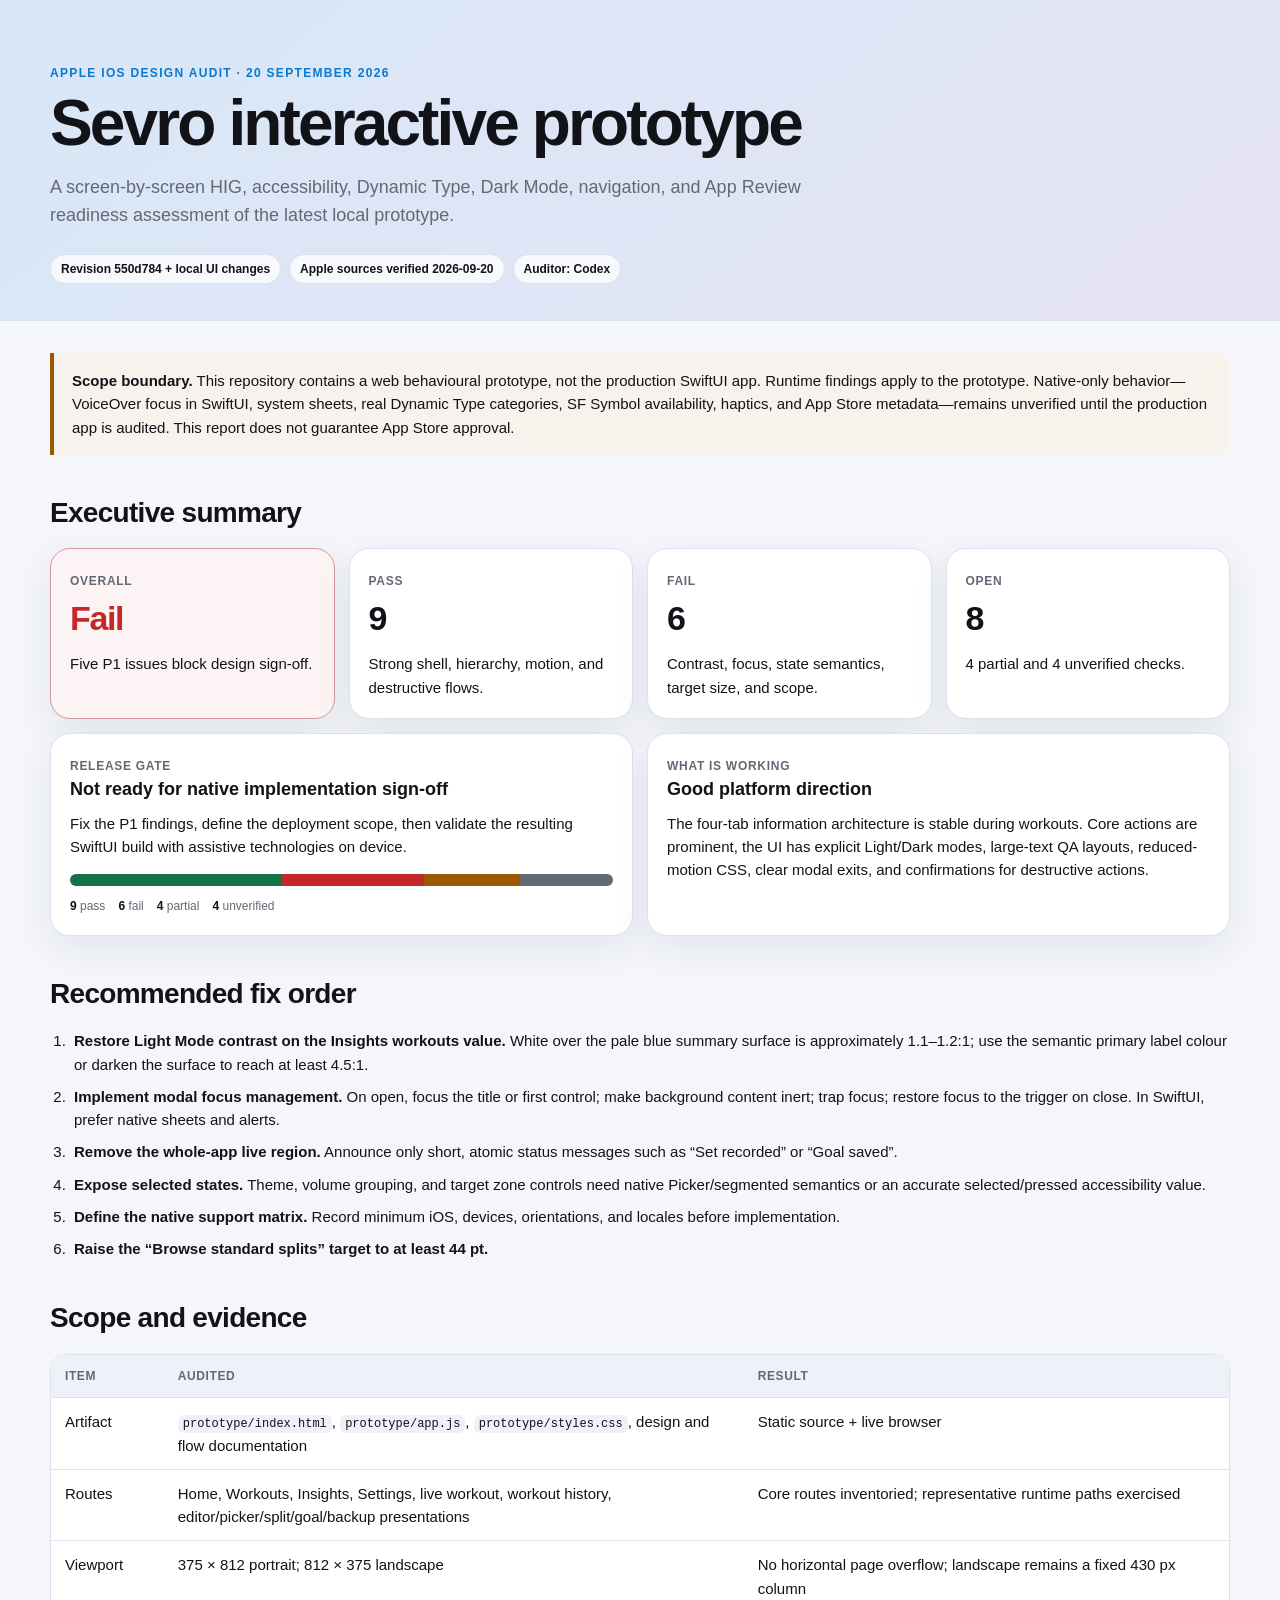
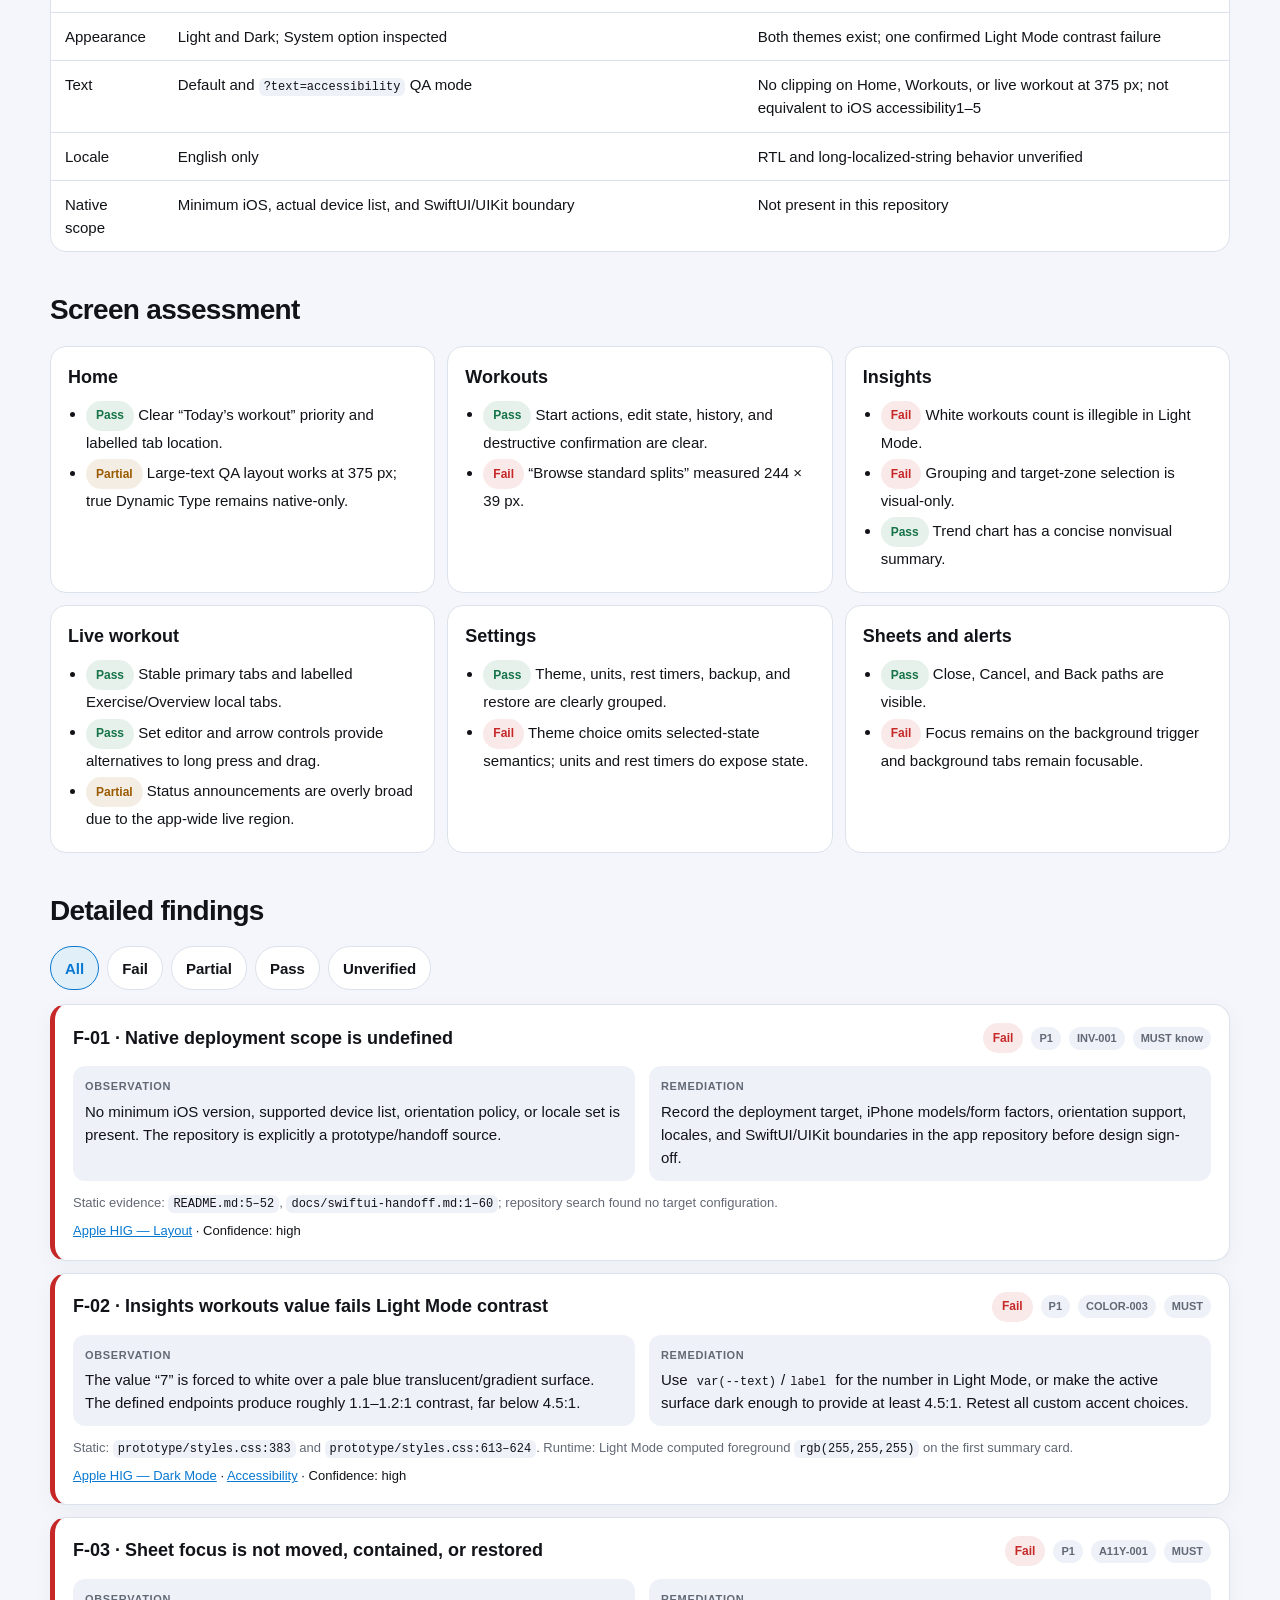
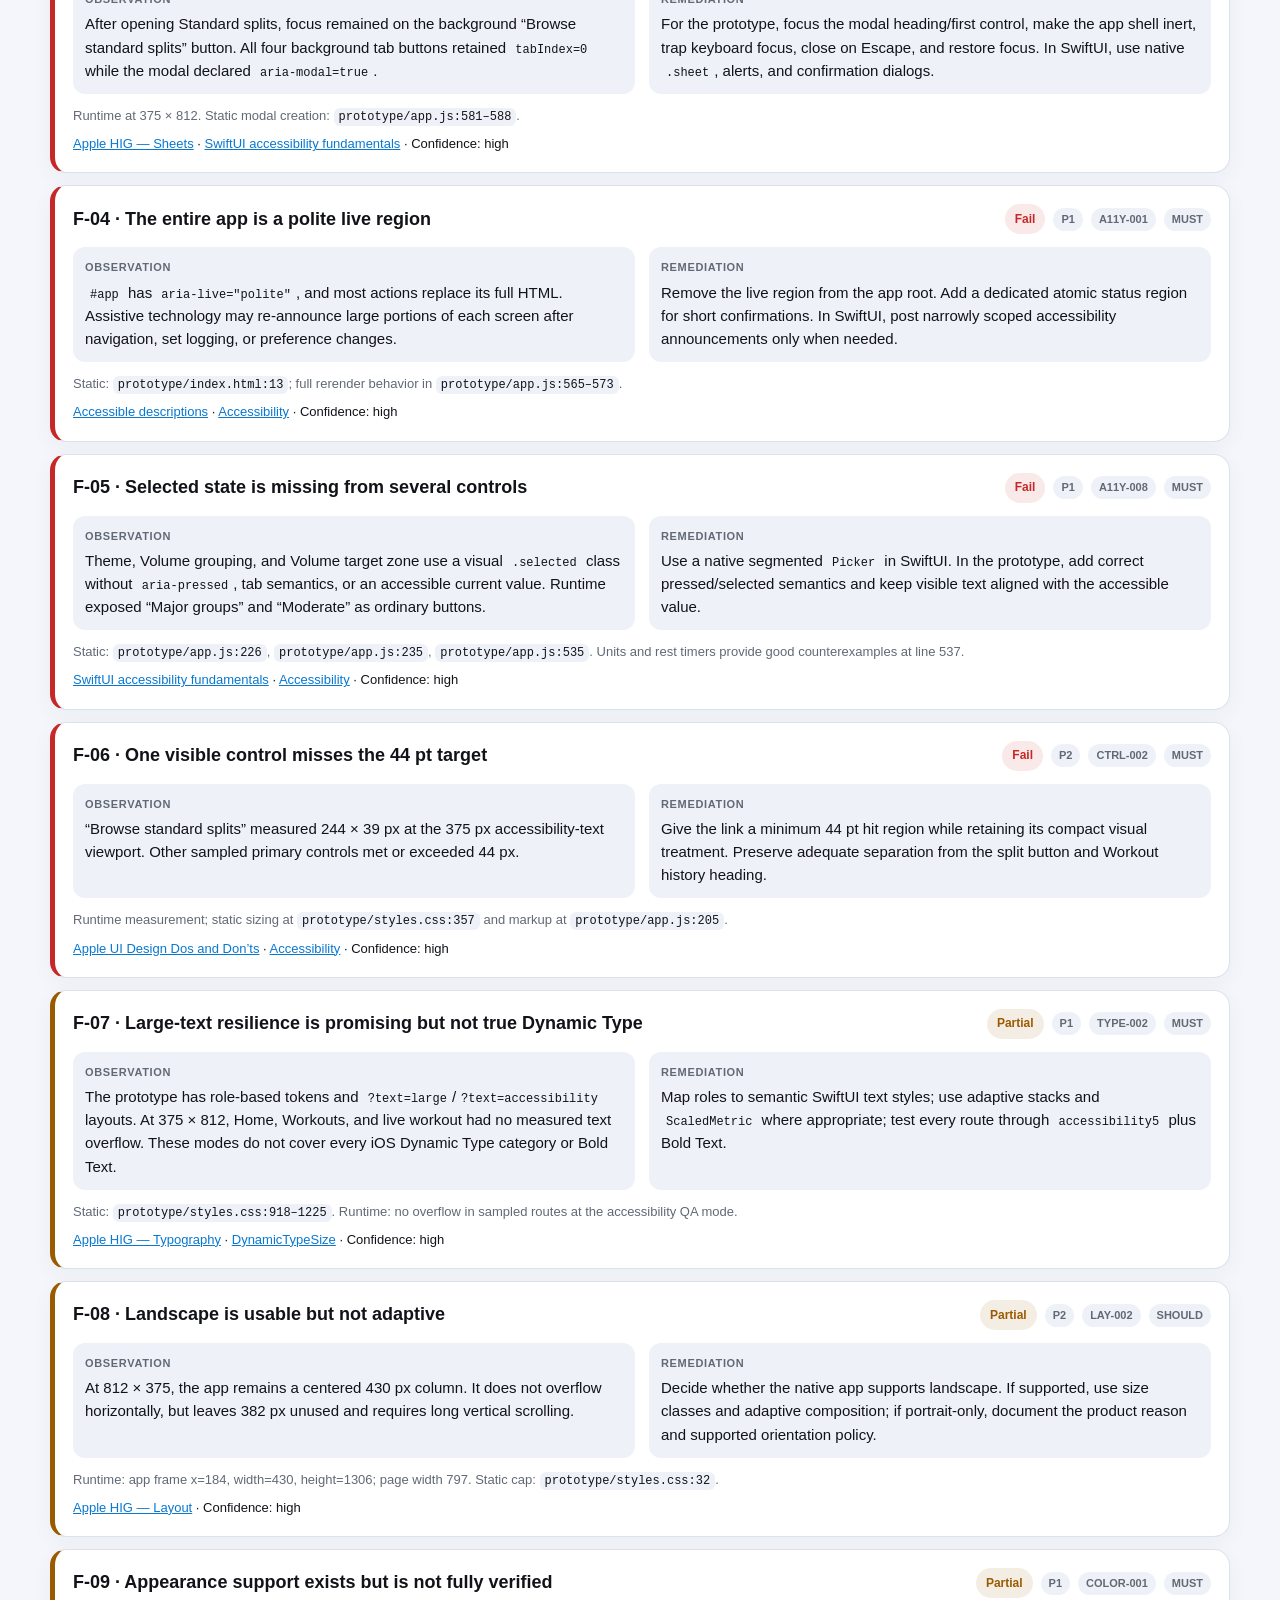
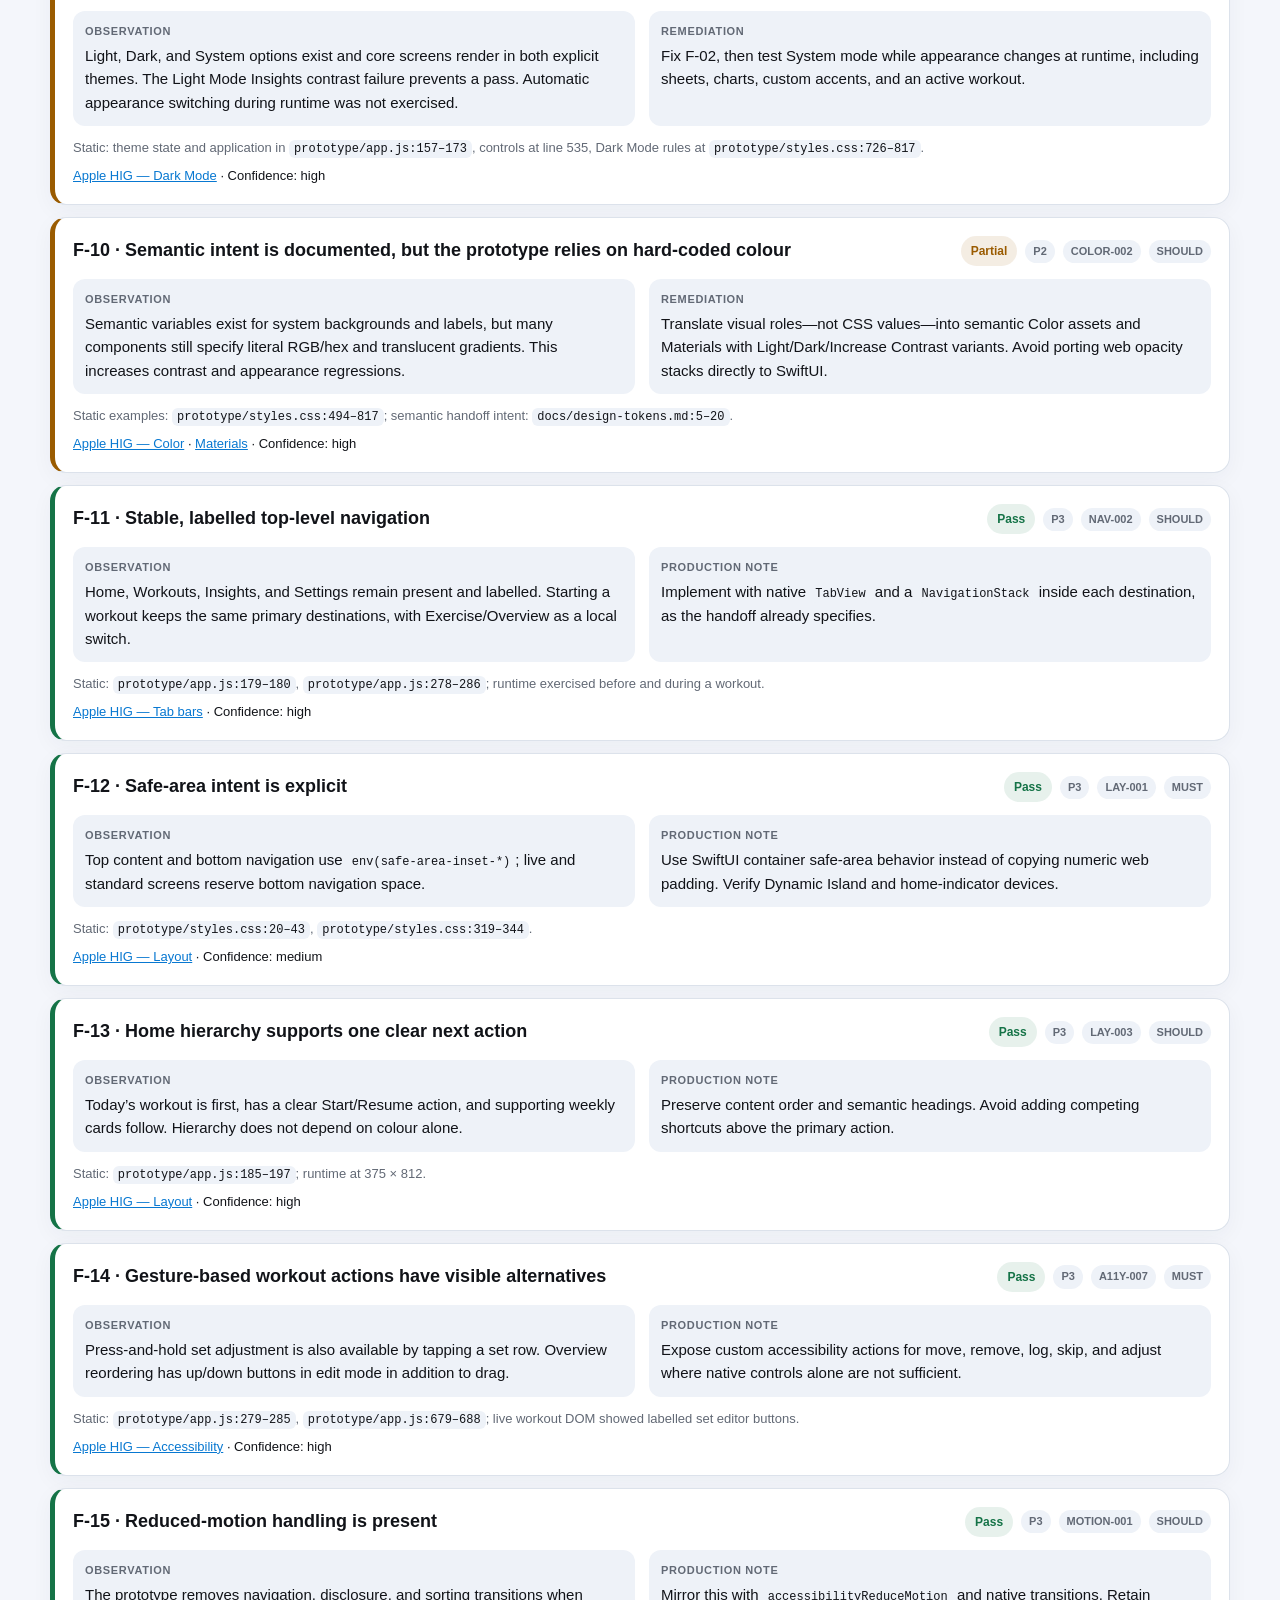
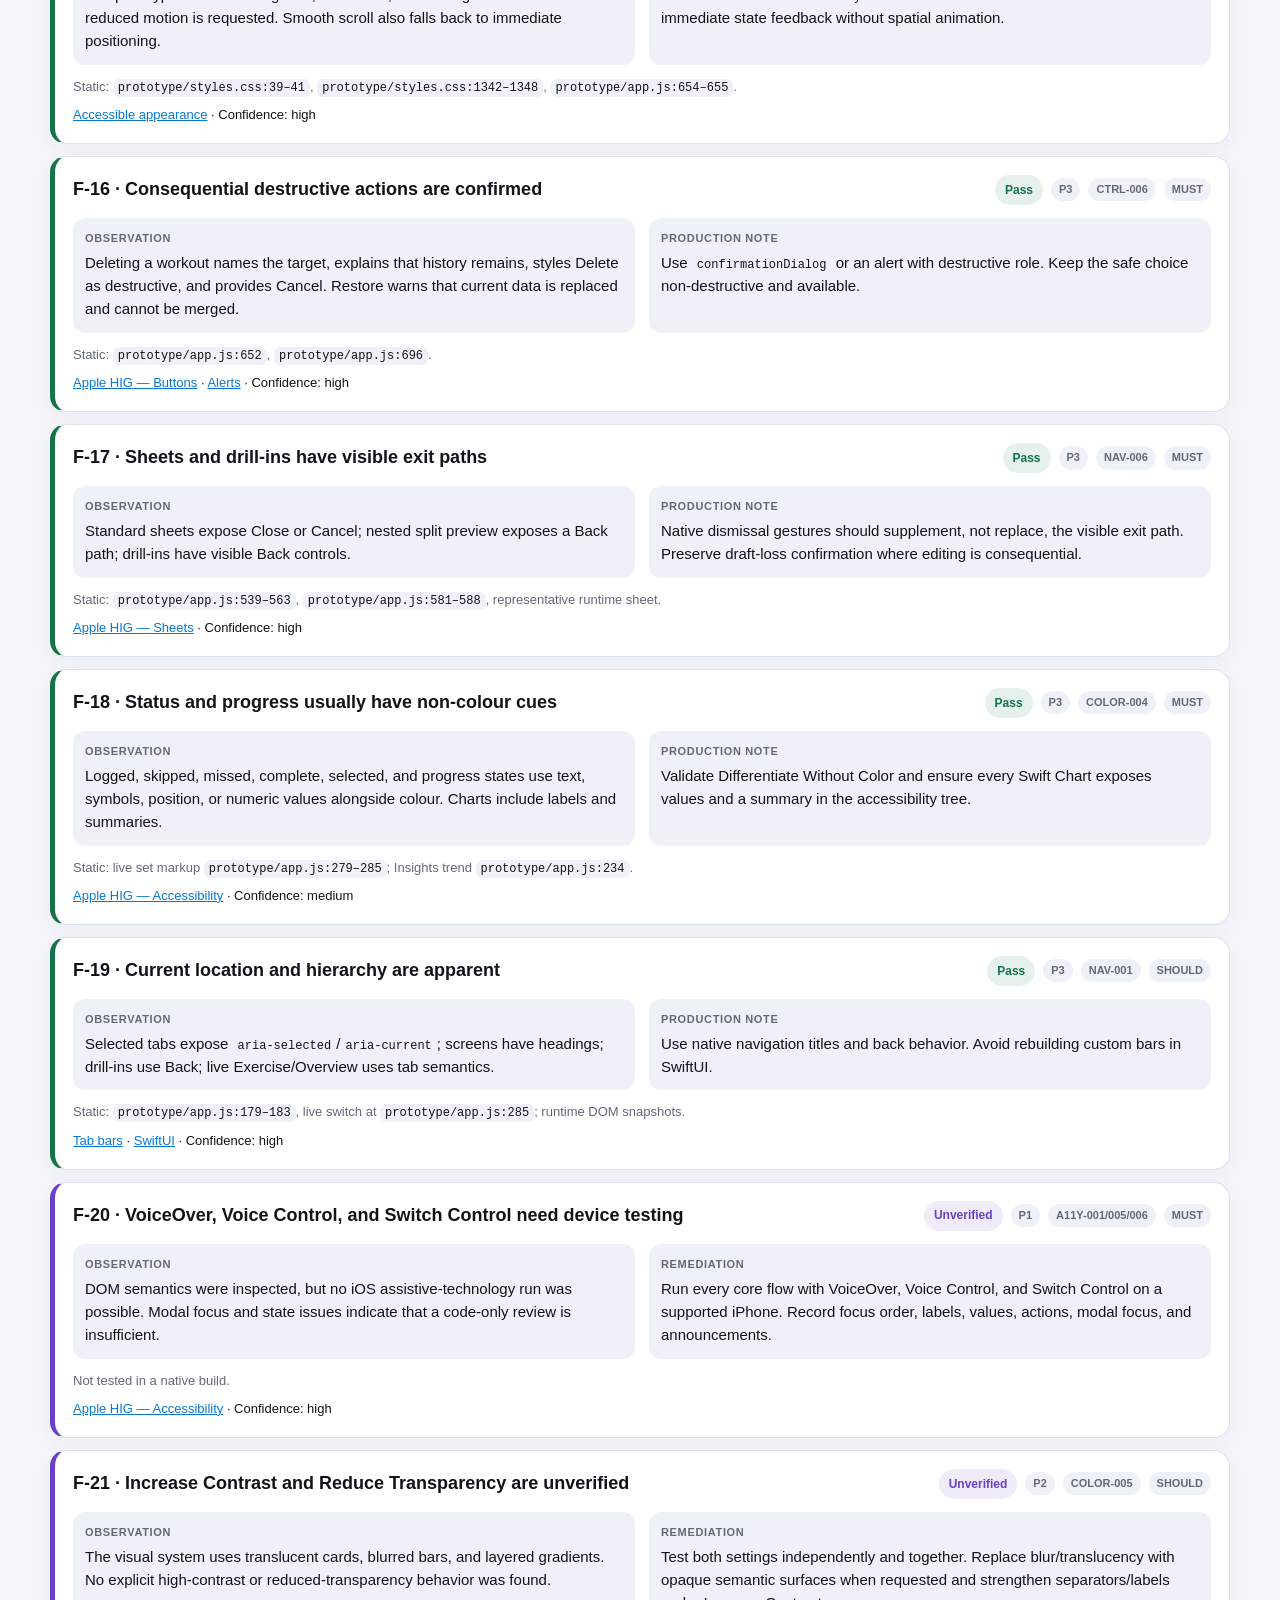
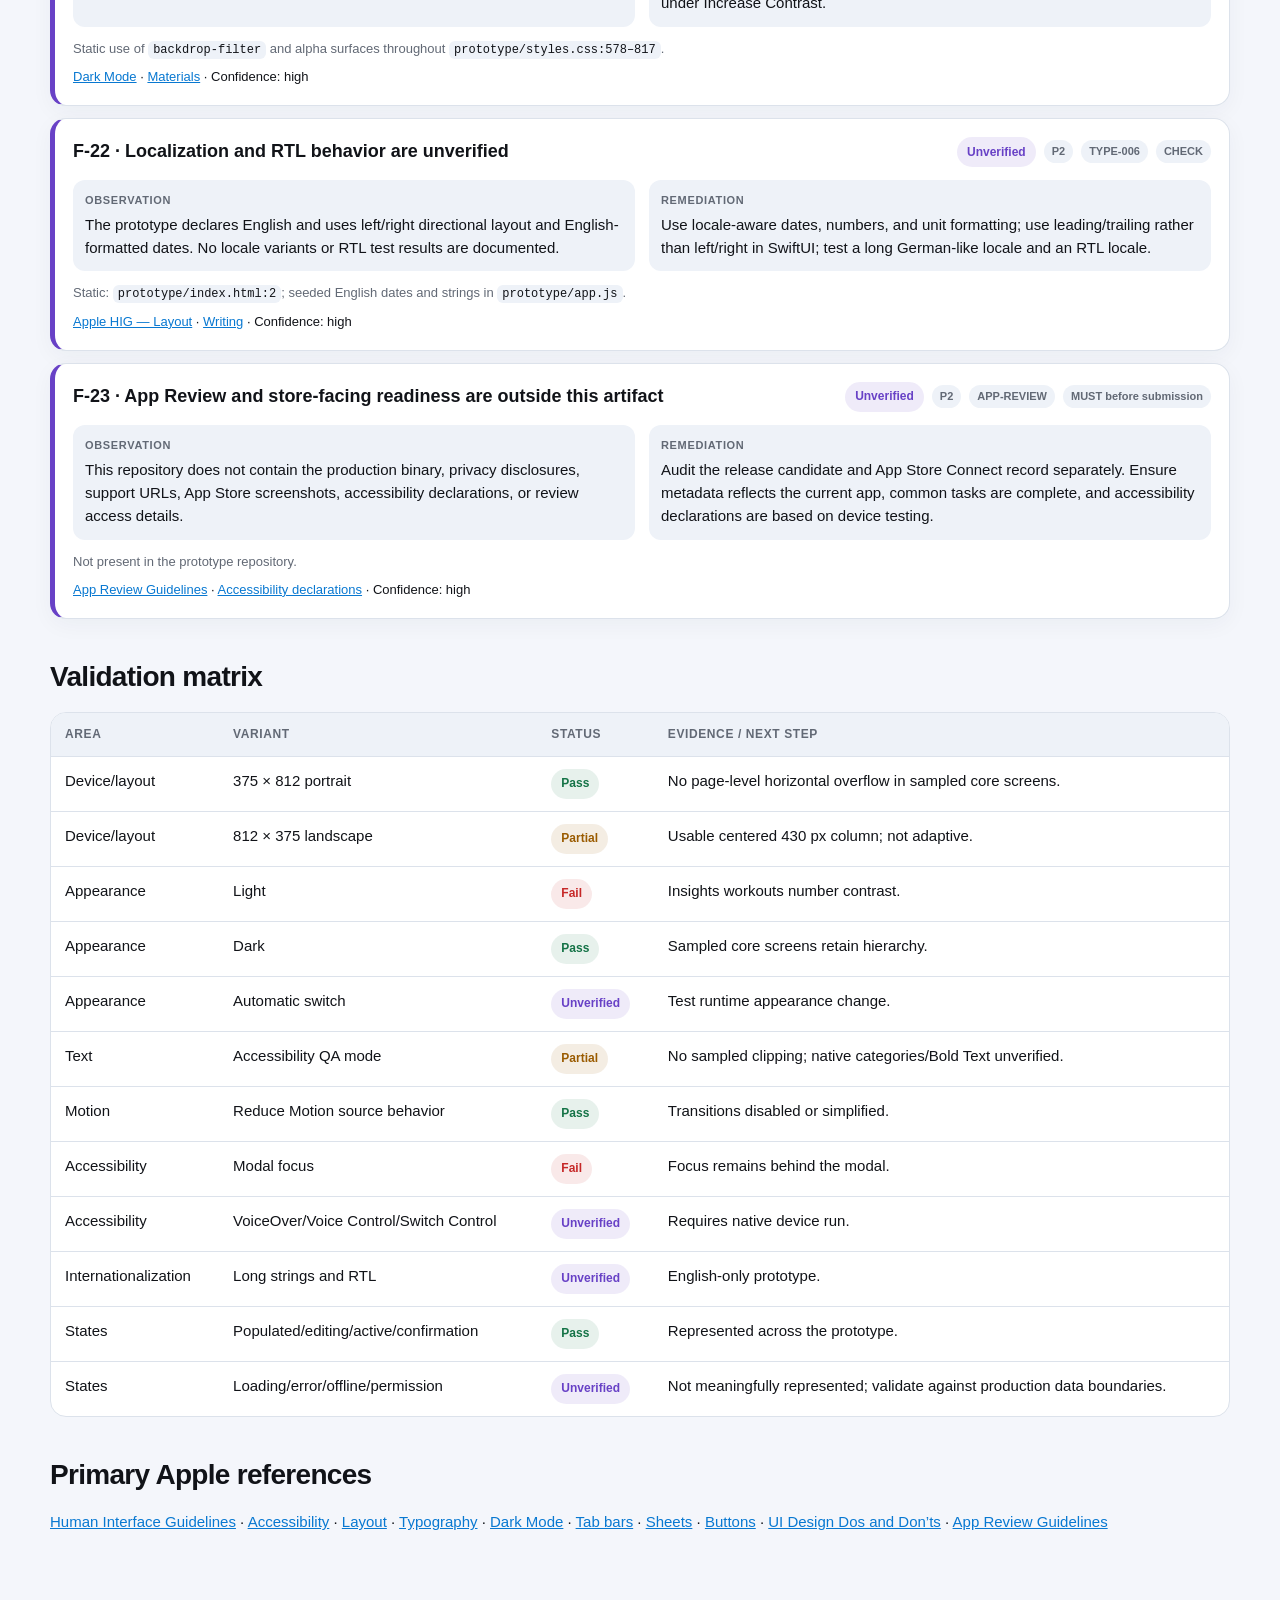
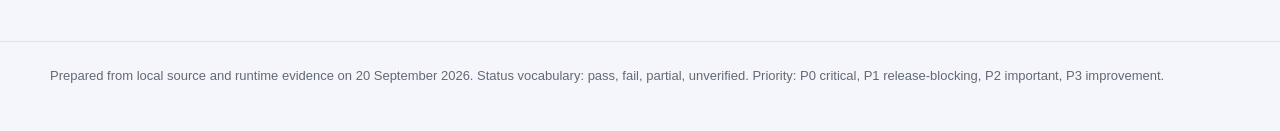
==== index.html @ 7170be35 "Publish Sevro iOS design audit" ====
<!doctype html>
<html lang="en">
<head>
  <meta charset="utf-8">
  <meta name="viewport" content="width=device-width, initial-scale=1">
  <meta name="color-scheme" content="light dark">
  <title>Sevro Prototype — Apple iOS Design Audit</title>
  <style>
    :root {
      --bg:#f4f6fb; --surface:#fff; --surface-2:#eef2f8; --text:#111318; --muted:#626975;
      --line:#dce2eb; --blue:#0878d1; --red:#c62828; --amber:#9a5b00; --green:#157347;
      --purple:#6841c6; --shadow:0 12px 36px rgba(30,42,62,.08); --radius:20px;
    }
    @media (prefers-color-scheme:dark) {
      :root { --bg:#0c0e12; --surface:#171a20; --surface-2:#222731; --text:#f4f6fa; --muted:#afb6c2;
        --line:#313744; --blue:#67b9ff; --red:#ff8a84; --amber:#ffc46b; --green:#68d6a2; --purple:#ba9cff;
        --shadow:0 14px 42px rgba(0,0,0,.28); }
    }
    * { box-sizing:border-box; }
    html { scroll-behavior:smooth; }
    body { margin:0; background:var(--bg); color:var(--text); font:15px/1.55 -apple-system,BlinkMacSystemFont,"Segoe UI",sans-serif; }
    a { color:var(--blue); }
    .wrap { width:min(1180px,calc(100% - 32px)); margin:auto; }
    header { padding:64px 0 36px; background:linear-gradient(140deg,color-mix(in srgb,var(--blue) 12%,var(--bg)),color-mix(in srgb,var(--purple) 10%,var(--bg))); border-bottom:1px solid var(--line); }
    .eyebrow { margin:0 0 8px; color:var(--blue); font-size:12px; font-weight:800; letter-spacing:.11em; text-transform:uppercase; }
    h1 { max-width:850px; margin:0; font-size:clamp(34px,6vw,64px); line-height:1.02; letter-spacing:-.045em; }
    .lede { max-width:820px; margin:18px 0 0; color:var(--muted); font-size:18px; }
    .meta { display:flex; flex-wrap:wrap; gap:8px; margin-top:24px; }
    .pill,.status { display:inline-flex; align-items:center; gap:7px; min-height:30px; padding:5px 10px; border:1px solid var(--line); border-radius:999px; background:color-mix(in srgb,var(--surface) 78%,transparent); font-size:12px; font-weight:750; }
    main { padding:32px 0 72px; }
    section { margin:0 0 36px; }
    h2 { margin:0 0 14px; font-size:28px; letter-spacing:-.025em; }
    h3 { margin:0; font-size:18px; }
    p { margin:8px 0 0; }
    .notice { padding:16px 18px; border-left:4px solid var(--amber); border-radius:0 14px 14px 0; background:color-mix(in srgb,var(--amber) 8%,var(--surface)); }
    .grid { display:grid; grid-template-columns:repeat(12,1fr); gap:14px; }
    .card { grid-column:span 3; padding:19px; border:1px solid var(--line); border-radius:var(--radius); background:var(--surface); box-shadow:var(--shadow); }
    .card.wide { grid-column:span 6; }
    .metric { font-size:34px; font-weight:850; letter-spacing:-.04em; }
    .metric-label { color:var(--muted); font-size:12px; font-weight:750; letter-spacing:.06em; text-transform:uppercase; }
    .release { border-color:color-mix(in srgb,var(--red) 40%,var(--line)); background:color-mix(in srgb,var(--red) 5%,var(--surface)); }
    .release .metric { color:var(--red); }
    .bar { display:grid; grid-template-columns:9fr 6fr 4fr 4fr; overflow:hidden; height:12px; margin-top:16px; border-radius:999px; background:var(--surface-2); }
    .bar i:nth-child(1){background:var(--green)} .bar i:nth-child(2){background:var(--red)} .bar i:nth-child(3){background:var(--amber)} .bar i:nth-child(4){background:var(--muted)}
    .legend { display:flex; flex-wrap:wrap; gap:13px; margin-top:11px; color:var(--muted); font-size:12px; }
    .legend b { color:var(--text); }
    table { width:100%; border-collapse:separate; border-spacing:0; overflow:hidden; border:1px solid var(--line); border-radius:16px; background:var(--surface); }
    th,td { padding:12px 14px; border-bottom:1px solid var(--line); text-align:left; vertical-align:top; }
    th { background:var(--surface-2); color:var(--muted); font-size:12px; letter-spacing:.05em; text-transform:uppercase; }
    tr:last-child td { border-bottom:0; }
    code { padding:2px 5px; border-radius:6px; background:var(--surface-2); color:var(--text); font:12px/1.4 ui-monospace,SFMono-Regular,Menlo,monospace; }
    .priority { margin:0; padding-left:20px; }
    .priority li { margin:9px 0; padding-left:4px; }
    .filters { display:flex; flex-wrap:wrap; gap:8px; margin-bottom:14px; }
    .filters button { min-height:44px; padding:0 14px; border:1px solid var(--line); border-radius:999px; background:var(--surface); color:var(--text); font:inherit; font-weight:700; cursor:pointer; }
    .filters button[aria-pressed="true"] { border-color:var(--blue); background:color-mix(in srgb,var(--blue) 12%,var(--surface)); color:var(--blue); }
    .findings { display:grid; gap:12px; }
    .finding { padding:18px; border:1px solid var(--line); border-left:5px solid var(--muted); border-radius:16px; background:var(--surface); box-shadow:0 6px 22px rgba(30,42,62,.045); }
    .finding[data-status="fail"] { border-left-color:var(--red); }
    .finding[data-status="partial"] { border-left-color:var(--amber); }
    .finding[data-status="pass"] { border-left-color:var(--green); }
    .finding[data-status="unverified"] { border-left-color:var(--purple); }
    .finding-head { display:flex; flex-wrap:wrap; align-items:center; gap:8px; }
    .finding h3 { flex:1 1 420px; }
    .status { border:0; }
    .status.fail { color:var(--red); background:color-mix(in srgb,var(--red) 10%,transparent); }
    .status.partial { color:var(--amber); background:color-mix(in srgb,var(--amber) 11%,transparent); }
    .status.pass { color:var(--green); background:color-mix(in srgb,var(--green) 10%,transparent); }
    .status.unverified { color:var(--purple); background:color-mix(in srgb,var(--purple) 10%,transparent); }
    .tag { padding:3px 8px; border-radius:999px; background:var(--surface-2); color:var(--muted); font-size:11px; font-weight:800; }
    .finding-grid { display:grid; grid-template-columns:1fr 1fr; gap:14px; margin-top:13px; }
    .finding-grid > div { padding:12px; border-radius:12px; background:var(--surface-2); }
    .label { display:block; margin-bottom:4px; color:var(--muted); font-size:11px; font-weight:800; letter-spacing:.06em; text-transform:uppercase; }
    .evidence { margin-top:12px; color:var(--muted); font-size:13px; }
    .sources { margin-top:8px; font-size:13px; }
    .screen-grid { display:grid; grid-template-columns:repeat(3,1fr); gap:12px; }
    .screen { padding:17px; border:1px solid var(--line); border-radius:16px; background:var(--surface); }
    .screen ul { margin:9px 0 0; padding-left:18px; }
    .screen li { margin:5px 0; }
    footer { padding:24px 0 44px; border-top:1px solid var(--line); color:var(--muted); font-size:13px; }
    @media (max-width:850px) { .card,.card.wide { grid-column:span 6; } .screen-grid { grid-template-columns:1fr 1fr; } .finding-grid { grid-template-columns:1fr; } }
    @media (max-width:560px) { .wrap { width:min(100% - 20px,1180px); } header { padding-top:40px; } .card,.card.wide { grid-column:1/-1; } .screen-grid { grid-template-columns:1fr; } th:nth-child(3),td:nth-child(3){display:none} }
    @media print { body{background:#fff;color:#111} .filters{display:none} .card,.finding,.screen{box-shadow:none;break-inside:avoid} a{color:#0645ad} }
  </style>
</head>
<body>
  <header>
    <div class="wrap">
      <p class="eyebrow">Apple iOS design audit · 20 September 2026</p>
      <h1>Sevro interactive prototype</h1>
      <p class="lede">A screen-by-screen HIG, accessibility, Dynamic Type, Dark Mode, navigation, and App Review readiness assessment of the latest local prototype.</p>
      <div class="meta">
        <span class="pill">Revision 550d784 + local UI changes</span>
        <span class="pill">Apple sources verified 2026-09-20</span>
        <span class="pill">Auditor: Codex</span>
      </div>
    </div>
  </header>

  <main class="wrap">
    <section>
      <div class="notice"><strong>Scope boundary.</strong> This repository contains a web behavioural prototype, not the production SwiftUI app. Runtime findings apply to the prototype. Native-only behavior—VoiceOver focus in SwiftUI, system sheets, real Dynamic Type categories, SF Symbol availability, haptics, and App Store metadata—remains unverified until the production app is audited. This report does not guarantee App Store approval.</div>
    </section>

    <section aria-labelledby="summary-title">
      <h2 id="summary-title">Executive summary</h2>
      <div class="grid">
        <article class="card release"><span class="metric-label">Overall</span><div class="metric">Fail</div><p>Five P1 issues block design sign-off.</p></article>
        <article class="card"><span class="metric-label">Pass</span><div class="metric">9</div><p>Strong shell, hierarchy, motion, and destructive flows.</p></article>
        <article class="card"><span class="metric-label">Fail</span><div class="metric">6</div><p>Contrast, focus, state semantics, target size, and scope.</p></article>
        <article class="card"><span class="metric-label">Open</span><div class="metric">8</div><p>4 partial and 4 unverified checks.</p></article>
        <article class="card wide">
          <span class="metric-label">Release gate</span>
          <h3>Not ready for native implementation sign-off</h3>
          <p>Fix the P1 findings, define the deployment scope, then validate the resulting SwiftUI build with assistive technologies on device.</p>
          <div class="bar" aria-label="9 pass, 6 fail, 4 partial, 4 unverified"><i></i><i></i><i></i><i></i></div>
          <div class="legend"><span><b>9</b> pass</span><span><b>6</b> fail</span><span><b>4</b> partial</span><span><b>4</b> unverified</span></div>
        </article>
        <article class="card wide">
          <span class="metric-label">What is working</span>
          <h3>Good platform direction</h3>
          <p>The four-tab information architecture is stable during workouts. Core actions are prominent, the UI has explicit Light/Dark modes, large-text QA layouts, reduced-motion CSS, clear modal exits, and confirmations for destructive actions.</p>
        </article>
      </div>
    </section>

    <section aria-labelledby="priority-title">
      <h2 id="priority-title">Recommended fix order</h2>
      <ol class="priority">
        <li><strong>Restore Light Mode contrast on the Insights workouts value.</strong> White over the pale blue summary surface is approximately 1.1–1.2:1; use the semantic primary label colour or darken the surface to reach at least 4.5:1.</li>
        <li><strong>Implement modal focus management.</strong> On open, focus the title or first control; make background content inert; trap focus; restore focus to the trigger on close. In SwiftUI, prefer native sheets and alerts.</li>
        <li><strong>Remove the whole-app live region.</strong> Announce only short, atomic status messages such as “Set recorded” or “Goal saved”.</li>
        <li><strong>Expose selected states.</strong> Theme, volume grouping, and target zone controls need native Picker/segmented semantics or an accurate selected/pressed accessibility value.</li>
        <li><strong>Define the native support matrix.</strong> Record minimum iOS, devices, orientations, and locales before implementation.</li>
        <li><strong>Raise the “Browse standard splits” target to at least 44 pt.</strong></li>
      </ol>
    </section>

    <section aria-labelledby="scope-title">
      <h2 id="scope-title">Scope and evidence</h2>
      <table>
        <thead><tr><th>Item</th><th>Audited</th><th>Result</th></tr></thead>
        <tbody>
          <tr><td>Artifact</td><td><code>prototype/index.html</code>, <code>prototype/app.js</code>, <code>prototype/styles.css</code>, design and flow documentation</td><td>Static source + live browser</td></tr>
          <tr><td>Routes</td><td>Home, Workouts, Insights, Settings, live workout, workout history, editor/picker/split/goal/backup presentations</td><td>Core routes inventoried; representative runtime paths exercised</td></tr>
          <tr><td>Viewport</td><td>375 × 812 portrait; 812 × 375 landscape</td><td>No horizontal page overflow; landscape remains a fixed 430 px column</td></tr>
          <tr><td>Appearance</td><td>Light and Dark; System option inspected</td><td>Both themes exist; one confirmed Light Mode contrast failure</td></tr>
          <tr><td>Text</td><td>Default and <code>?text=accessibility</code> QA mode</td><td>No clipping on Home, Workouts, or live workout at 375 px; not equivalent to iOS accessibility1–5</td></tr>
          <tr><td>Locale</td><td>English only</td><td>RTL and long-localized-string behavior unverified</td></tr>
          <tr><td>Native scope</td><td>Minimum iOS, actual device list, and SwiftUI/UIKit boundary</td><td>Not present in this repository</td></tr>
        </tbody>
      </table>
    </section>

    <section aria-labelledby="screens-title">
      <h2 id="screens-title">Screen assessment</h2>
      <div class="screen-grid">
        <article class="screen"><h3>Home</h3><ul><li><span class="status pass">Pass</span> Clear “Today’s workout” priority and labelled tab location.</li><li><span class="status partial">Partial</span> Large-text QA layout works at 375 px; true Dynamic Type remains native-only.</li></ul></article>
        <article class="screen"><h3>Workouts</h3><ul><li><span class="status pass">Pass</span> Start actions, edit state, history, and destructive confirmation are clear.</li><li><span class="status fail">Fail</span> “Browse standard splits” measured 244 × 39 px.</li></ul></article>
        <article class="screen"><h3>Insights</h3><ul><li><span class="status fail">Fail</span> White workouts count is illegible in Light Mode.</li><li><span class="status fail">Fail</span> Grouping and target-zone selection is visual-only.</li><li><span class="status pass">Pass</span> Trend chart has a concise nonvisual summary.</li></ul></article>
        <article class="screen"><h3>Live workout</h3><ul><li><span class="status pass">Pass</span> Stable primary tabs and labelled Exercise/Overview local tabs.</li><li><span class="status pass">Pass</span> Set editor and arrow controls provide alternatives to long press and drag.</li><li><span class="status partial">Partial</span> Status announcements are overly broad due to the app-wide live region.</li></ul></article>
        <article class="screen"><h3>Settings</h3><ul><li><span class="status pass">Pass</span> Theme, units, rest timers, backup, and restore are clearly grouped.</li><li><span class="status fail">Fail</span> Theme choice omits selected-state semantics; units and rest timers do expose state.</li></ul></article>
        <article class="screen"><h3>Sheets and alerts</h3><ul><li><span class="status pass">Pass</span> Close, Cancel, and Back paths are visible.</li><li><span class="status fail">Fail</span> Focus remains on the background trigger and background tabs remain focusable.</li></ul></article>
      </div>
    </section>

    <section aria-labelledby="findings-title">
      <h2 id="findings-title">Detailed findings</h2>
      <div class="filters" role="group" aria-label="Filter findings">
        <button type="button" data-filter="all" aria-pressed="true">All</button>
        <button type="button" data-filter="fail" aria-pressed="false">Fail</button>
        <button type="button" data-filter="partial" aria-pressed="false">Partial</button>
        <button type="button" data-filter="pass" aria-pressed="false">Pass</button>
        <button type="button" data-filter="unverified" aria-pressed="false">Unverified</button>
      </div>
      <div class="findings">

        <article class="finding" data-status="fail"><div class="finding-head"><h3>F-01 · Native deployment scope is undefined</h3><span class="status fail">Fail</span><span class="tag">P1</span><span class="tag">INV-001</span><span class="tag">MUST know</span></div><div class="finding-grid"><div><span class="label">Observation</span>No minimum iOS version, supported device list, orientation policy, or locale set is present. The repository is explicitly a prototype/handoff source.</div><div><span class="label">Remediation</span>Record the deployment target, iPhone models/form factors, orientation support, locales, and SwiftUI/UIKit boundaries in the app repository before design sign-off.</div></div><p class="evidence">Static evidence: <code>README.md:5–52</code>, <code>docs/swiftui-handoff.md:1–60</code>; repository search found no target configuration.</p><p class="sources"><a href="https://developer.apple.com/design/human-interface-guidelines/layout">Apple HIG — Layout</a> · Confidence: high</p></article>

        <article class="finding" data-status="fail"><div class="finding-head"><h3>F-02 · Insights workouts value fails Light Mode contrast</h3><span class="status fail">Fail</span><span class="tag">P1</span><span class="tag">COLOR-003</span><span class="tag">MUST</span></div><div class="finding-grid"><div><span class="label">Observation</span>The value “7” is forced to white over a pale blue translucent/gradient surface. The defined endpoints produce roughly 1.1–1.2:1 contrast, far below 4.5:1.</div><div><span class="label">Remediation</span>Use <code>var(--text)</code>/<code>label</code> for the number in Light Mode, or make the active surface dark enough to provide at least 4.5:1. Retest all custom accent choices.</div></div><p class="evidence">Static: <code>prototype/styles.css:383</code> and <code>prototype/styles.css:613–624</code>. Runtime: Light Mode computed foreground <code>rgb(255,255,255)</code> on the first summary card.</p><p class="sources"><a href="https://developer.apple.com/design/human-interface-guidelines/dark-mode">Apple HIG — Dark Mode</a> · <a href="https://developer.apple.com/design/human-interface-guidelines/accessibility">Accessibility</a> · Confidence: high</p></article>

        <article class="finding" data-status="fail"><div class="finding-head"><h3>F-03 · Sheet focus is not moved, contained, or restored</h3><span class="status fail">Fail</span><span class="tag">P1</span><span class="tag">A11Y-001</span><span class="tag">MUST</span></div><div class="finding-grid"><div><span class="label">Observation</span>After opening Standard splits, focus remained on the background “Browse standard splits” button. All four background tab buttons retained <code>tabIndex=0</code> while the modal declared <code>aria-modal=true</code>.</div><div><span class="label">Remediation</span>For the prototype, focus the modal heading/first control, make the app shell inert, trap keyboard focus, close on Escape, and restore focus. In SwiftUI, use native <code>.sheet</code>, alerts, and confirmation dialogs.</div></div><p class="evidence">Runtime at 375 × 812. Static modal creation: <code>prototype/app.js:581–588</code>.</p><p class="sources"><a href="https://developer.apple.com/design/human-interface-guidelines/sheets">Apple HIG — Sheets</a> · <a href="https://developer.apple.com/documentation/swiftui/accessibility-fundamentals">SwiftUI accessibility fundamentals</a> · Confidence: high</p></article>

        <article class="finding" data-status="fail"><div class="finding-head"><h3>F-04 · The entire app is a polite live region</h3><span class="status fail">Fail</span><span class="tag">P1</span><span class="tag">A11Y-001</span><span class="tag">MUST</span></div><div class="finding-grid"><div><span class="label">Observation</span><code>#app</code> has <code>aria-live="polite"</code>, and most actions replace its full HTML. Assistive technology may re-announce large portions of each screen after navigation, set logging, or preference changes.</div><div><span class="label">Remediation</span>Remove the live region from the app root. Add a dedicated atomic status region for short confirmations. In SwiftUI, post narrowly scoped accessibility announcements only when needed.</div></div><p class="evidence">Static: <code>prototype/index.html:13</code>; full rerender behavior in <code>prototype/app.js:565–573</code>.</p><p class="sources"><a href="https://developer.apple.com/documentation/swiftui/accessible-descriptions">Accessible descriptions</a> · <a href="https://developer.apple.com/design/human-interface-guidelines/accessibility">Accessibility</a> · Confidence: high</p></article>

        <article class="finding" data-status="fail"><div class="finding-head"><h3>F-05 · Selected state is missing from several controls</h3><span class="status fail">Fail</span><span class="tag">P1</span><span class="tag">A11Y-008</span><span class="tag">MUST</span></div><div class="finding-grid"><div><span class="label">Observation</span>Theme, Volume grouping, and Volume target zone use a visual <code>.selected</code> class without <code>aria-pressed</code>, tab semantics, or an accessible current value. Runtime exposed “Major groups” and “Moderate” as ordinary buttons.</div><div><span class="label">Remediation</span>Use a native segmented <code>Picker</code> in SwiftUI. In the prototype, add correct pressed/selected semantics and keep visible text aligned with the accessible value.</div></div><p class="evidence">Static: <code>prototype/app.js:226</code>, <code>prototype/app.js:235</code>, <code>prototype/app.js:535</code>. Units and rest timers provide good counterexamples at line 537.</p><p class="sources"><a href="https://developer.apple.com/documentation/swiftui/accessibility-fundamentals">SwiftUI accessibility fundamentals</a> · <a href="https://developer.apple.com/design/human-interface-guidelines/accessibility">Accessibility</a> · Confidence: high</p></article>

        <article class="finding" data-status="fail"><div class="finding-head"><h3>F-06 · One visible control misses the 44 pt target</h3><span class="status fail">Fail</span><span class="tag">P2</span><span class="tag">CTRL-002</span><span class="tag">MUST</span></div><div class="finding-grid"><div><span class="label">Observation</span>“Browse standard splits” measured 244 × 39 px at the 375 px accessibility-text viewport. Other sampled primary controls met or exceeded 44 px.</div><div><span class="label">Remediation</span>Give the link a minimum 44 pt hit region while retaining its compact visual treatment. Preserve adequate separation from the split button and Workout history heading.</div></div><p class="evidence">Runtime measurement; static sizing at <code>prototype/styles.css:357</code> and markup at <code>prototype/app.js:205</code>.</p><p class="sources"><a href="https://developer.apple.com/design/tips/">Apple UI Design Dos and Don’ts</a> · <a href="https://developer.apple.com/design/human-interface-guidelines/accessibility">Accessibility</a> · Confidence: high</p></article>

        <article class="finding" data-status="partial"><div class="finding-head"><h3>F-07 · Large-text resilience is promising but not true Dynamic Type</h3><span class="status partial">Partial</span><span class="tag">P1</span><span class="tag">TYPE-002</span><span class="tag">MUST</span></div><div class="finding-grid"><div><span class="label">Observation</span>The prototype has role-based tokens and <code>?text=large</code>/<code>?text=accessibility</code> layouts. At 375 × 812, Home, Workouts, and live workout had no measured text overflow. These modes do not cover every iOS Dynamic Type category or Bold Text.</div><div><span class="label">Remediation</span>Map roles to semantic SwiftUI text styles; use adaptive stacks and <code>ScaledMetric</code> where appropriate; test every route through <code>accessibility5</code> plus Bold Text.</div></div><p class="evidence">Static: <code>prototype/styles.css:918–1225</code>. Runtime: no overflow in sampled routes at the accessibility QA mode.</p><p class="sources"><a href="https://developer.apple.com/design/human-interface-guidelines/typography">Apple HIG — Typography</a> · <a href="https://developer.apple.com/documentation/swiftui/dynamictypesize">DynamicTypeSize</a> · Confidence: high</p></article>

        <article class="finding" data-status="partial"><div class="finding-head"><h3>F-08 · Landscape is usable but not adaptive</h3><span class="status partial">Partial</span><span class="tag">P2</span><span class="tag">LAY-002</span><span class="tag">SHOULD</span></div><div class="finding-grid"><div><span class="label">Observation</span>At 812 × 375, the app remains a centered 430 px column. It does not overflow horizontally, but leaves 382 px unused and requires long vertical scrolling.</div><div><span class="label">Remediation</span>Decide whether the native app supports landscape. If supported, use size classes and adaptive composition; if portrait-only, document the product reason and supported orientation policy.</div></div><p class="evidence">Runtime: app frame x=184, width=430, height=1306; page width 797. Static cap: <code>prototype/styles.css:32</code>.</p><p class="sources"><a href="https://developer.apple.com/design/human-interface-guidelines/layout">Apple HIG — Layout</a> · Confidence: high</p></article>

        <article class="finding" data-status="partial"><div class="finding-head"><h3>F-09 · Appearance support exists but is not fully verified</h3><span class="status partial">Partial</span><span class="tag">P1</span><span class="tag">COLOR-001</span><span class="tag">MUST</span></div><div class="finding-grid"><div><span class="label">Observation</span>Light, Dark, and System options exist and core screens render in both explicit themes. The Light Mode Insights contrast failure prevents a pass. Automatic appearance switching during runtime was not exercised.</div><div><span class="label">Remediation</span>Fix F-02, then test System mode while appearance changes at runtime, including sheets, charts, custom accents, and an active workout.</div></div><p class="evidence">Static: theme state and application in <code>prototype/app.js:157–173</code>, controls at line 535, Dark Mode rules at <code>prototype/styles.css:726–817</code>.</p><p class="sources"><a href="https://developer.apple.com/design/human-interface-guidelines/dark-mode">Apple HIG — Dark Mode</a> · Confidence: high</p></article>

        <article class="finding" data-status="partial"><div class="finding-head"><h3>F-10 · Semantic intent is documented, but the prototype relies on hard-coded colour</h3><span class="status partial">Partial</span><span class="tag">P2</span><span class="tag">COLOR-002</span><span class="tag">SHOULD</span></div><div class="finding-grid"><div><span class="label">Observation</span>Semantic variables exist for system backgrounds and labels, but many components still specify literal RGB/hex and translucent gradients. This increases contrast and appearance regressions.</div><div><span class="label">Remediation</span>Translate visual roles—not CSS values—into semantic Color assets and Materials with Light/Dark/Increase Contrast variants. Avoid porting web opacity stacks directly to SwiftUI.</div></div><p class="evidence">Static examples: <code>prototype/styles.css:494–817</code>; semantic handoff intent: <code>docs/design-tokens.md:5–20</code>.</p><p class="sources"><a href="https://developer.apple.com/design/human-interface-guidelines/color">Apple HIG — Color</a> · <a href="https://developer.apple.com/design/human-interface-guidelines/materials">Materials</a> · Confidence: high</p></article>

        <article class="finding" data-status="pass"><div class="finding-head"><h3>F-11 · Stable, labelled top-level navigation</h3><span class="status pass">Pass</span><span class="tag">P3</span><span class="tag">NAV-002</span><span class="tag">SHOULD</span></div><div class="finding-grid"><div><span class="label">Observation</span>Home, Workouts, Insights, and Settings remain present and labelled. Starting a workout keeps the same primary destinations, with Exercise/Overview as a local switch.</div><div><span class="label">Production note</span>Implement with native <code>TabView</code> and a <code>NavigationStack</code> inside each destination, as the handoff already specifies.</div></div><p class="evidence">Static: <code>prototype/app.js:179–180</code>, <code>prototype/app.js:278–286</code>; runtime exercised before and during a workout.</p><p class="sources"><a href="https://developer.apple.com/design/human-interface-guidelines/tab-bars">Apple HIG — Tab bars</a> · Confidence: high</p></article>

        <article class="finding" data-status="pass"><div class="finding-head"><h3>F-12 · Safe-area intent is explicit</h3><span class="status pass">Pass</span><span class="tag">P3</span><span class="tag">LAY-001</span><span class="tag">MUST</span></div><div class="finding-grid"><div><span class="label">Observation</span>Top content and bottom navigation use <code>env(safe-area-inset-*)</code>; live and standard screens reserve bottom navigation space.</div><div><span class="label">Production note</span>Use SwiftUI container safe-area behavior instead of copying numeric web padding. Verify Dynamic Island and home-indicator devices.</div></div><p class="evidence">Static: <code>prototype/styles.css:20–43</code>, <code>prototype/styles.css:319–344</code>.</p><p class="sources"><a href="https://developer.apple.com/design/human-interface-guidelines/layout">Apple HIG — Layout</a> · Confidence: medium</p></article>

        <article class="finding" data-status="pass"><div class="finding-head"><h3>F-13 · Home hierarchy supports one clear next action</h3><span class="status pass">Pass</span><span class="tag">P3</span><span class="tag">LAY-003</span><span class="tag">SHOULD</span></div><div class="finding-grid"><div><span class="label">Observation</span>Today’s workout is first, has a clear Start/Resume action, and supporting weekly cards follow. Hierarchy does not depend on colour alone.</div><div><span class="label">Production note</span>Preserve content order and semantic headings. Avoid adding competing shortcuts above the primary action.</div></div><p class="evidence">Static: <code>prototype/app.js:185–197</code>; runtime at 375 × 812.</p><p class="sources"><a href="https://developer.apple.com/design/human-interface-guidelines/layout">Apple HIG — Layout</a> · Confidence: high</p></article>

        <article class="finding" data-status="pass"><div class="finding-head"><h3>F-14 · Gesture-based workout actions have visible alternatives</h3><span class="status pass">Pass</span><span class="tag">P3</span><span class="tag">A11Y-007</span><span class="tag">MUST</span></div><div class="finding-grid"><div><span class="label">Observation</span>Press-and-hold set adjustment is also available by tapping a set row. Overview reordering has up/down buttons in edit mode in addition to drag.</div><div><span class="label">Production note</span>Expose custom accessibility actions for move, remove, log, skip, and adjust where native controls alone are not sufficient.</div></div><p class="evidence">Static: <code>prototype/app.js:279–285</code>, <code>prototype/app.js:679–688</code>; live workout DOM showed labelled set editor buttons.</p><p class="sources"><a href="https://developer.apple.com/design/human-interface-guidelines/accessibility">Apple HIG — Accessibility</a> · Confidence: high</p></article>

        <article class="finding" data-status="pass"><div class="finding-head"><h3>F-15 · Reduced-motion handling is present</h3><span class="status pass">Pass</span><span class="tag">P3</span><span class="tag">MOTION-001</span><span class="tag">SHOULD</span></div><div class="finding-grid"><div><span class="label">Observation</span>The prototype removes navigation, disclosure, and sorting transitions when reduced motion is requested. Smooth scroll also falls back to immediate positioning.</div><div><span class="label">Production note</span>Mirror this with <code>accessibilityReduceMotion</code> and native transitions. Retain immediate state feedback without spatial animation.</div></div><p class="evidence">Static: <code>prototype/styles.css:39–41</code>, <code>prototype/styles.css:1342–1348</code>, <code>prototype/app.js:654–655</code>.</p><p class="sources"><a href="https://developer.apple.com/documentation/swiftui/accessible-appearance">Accessible appearance</a> · Confidence: high</p></article>

        <article class="finding" data-status="pass"><div class="finding-head"><h3>F-16 · Consequential destructive actions are confirmed</h3><span class="status pass">Pass</span><span class="tag">P3</span><span class="tag">CTRL-006</span><span class="tag">MUST</span></div><div class="finding-grid"><div><span class="label">Observation</span>Deleting a workout names the target, explains that history remains, styles Delete as destructive, and provides Cancel. Restore warns that current data is replaced and cannot be merged.</div><div><span class="label">Production note</span>Use <code>confirmationDialog</code> or an alert with destructive role. Keep the safe choice non-destructive and available.</div></div><p class="evidence">Static: <code>prototype/app.js:652</code>, <code>prototype/app.js:696</code>.</p><p class="sources"><a href="https://developer.apple.com/design/human-interface-guidelines/buttons">Apple HIG — Buttons</a> · <a href="https://developer.apple.com/design/human-interface-guidelines/alerts">Alerts</a> · Confidence: high</p></article>

        <article class="finding" data-status="pass"><div class="finding-head"><h3>F-17 · Sheets and drill-ins have visible exit paths</h3><span class="status pass">Pass</span><span class="tag">P3</span><span class="tag">NAV-006</span><span class="tag">MUST</span></div><div class="finding-grid"><div><span class="label">Observation</span>Standard sheets expose Close or Cancel; nested split preview exposes a Back path; drill-ins have visible Back controls.</div><div><span class="label">Production note</span>Native dismissal gestures should supplement, not replace, the visible exit path. Preserve draft-loss confirmation where editing is consequential.</div></div><p class="evidence">Static: <code>prototype/app.js:539–563</code>, <code>prototype/app.js:581–588</code>, representative runtime sheet.</p><p class="sources"><a href="https://developer.apple.com/design/human-interface-guidelines/sheets">Apple HIG — Sheets</a> · Confidence: high</p></article>

        <article class="finding" data-status="pass"><div class="finding-head"><h3>F-18 · Status and progress usually have non-colour cues</h3><span class="status pass">Pass</span><span class="tag">P3</span><span class="tag">COLOR-004</span><span class="tag">MUST</span></div><div class="finding-grid"><div><span class="label">Observation</span>Logged, skipped, missed, complete, selected, and progress states use text, symbols, position, or numeric values alongside colour. Charts include labels and summaries.</div><div><span class="label">Production note</span>Validate Differentiate Without Color and ensure every Swift Chart exposes values and a summary in the accessibility tree.</div></div><p class="evidence">Static: live set markup <code>prototype/app.js:279–285</code>; Insights trend <code>prototype/app.js:234</code>.</p><p class="sources"><a href="https://developer.apple.com/design/human-interface-guidelines/accessibility">Apple HIG — Accessibility</a> · Confidence: medium</p></article>

        <article class="finding" data-status="pass"><div class="finding-head"><h3>F-19 · Current location and hierarchy are apparent</h3><span class="status pass">Pass</span><span class="tag">P3</span><span class="tag">NAV-001</span><span class="tag">SHOULD</span></div><div class="finding-grid"><div><span class="label">Observation</span>Selected tabs expose <code>aria-selected</code>/<code>aria-current</code>; screens have headings; drill-ins use Back; live Exercise/Overview uses tab semantics.</div><div><span class="label">Production note</span>Use native navigation titles and back behavior. Avoid rebuilding custom bars in SwiftUI.</div></div><p class="evidence">Static: <code>prototype/app.js:179–183</code>, live switch at <code>prototype/app.js:285</code>; runtime DOM snapshots.</p><p class="sources"><a href="https://developer.apple.com/design/human-interface-guidelines/tab-bars">Tab bars</a> · <a href="https://developer.apple.com/documentation/swiftui/">SwiftUI</a> · Confidence: high</p></article>

        <article class="finding" data-status="unverified"><div class="finding-head"><h3>F-20 · VoiceOver, Voice Control, and Switch Control need device testing</h3><span class="status unverified">Unverified</span><span class="tag">P1</span><span class="tag">A11Y-001/005/006</span><span class="tag">MUST</span></div><div class="finding-grid"><div><span class="label">Observation</span>DOM semantics were inspected, but no iOS assistive-technology run was possible. Modal focus and state issues indicate that a code-only review is insufficient.</div><div><span class="label">Remediation</span>Run every core flow with VoiceOver, Voice Control, and Switch Control on a supported iPhone. Record focus order, labels, values, actions, modal focus, and announcements.</div></div><p class="evidence">Not tested in a native build.</p><p class="sources"><a href="https://developer.apple.com/design/human-interface-guidelines/accessibility">Apple HIG — Accessibility</a> · Confidence: high</p></article>

        <article class="finding" data-status="unverified"><div class="finding-head"><h3>F-21 · Increase Contrast and Reduce Transparency are unverified</h3><span class="status unverified">Unverified</span><span class="tag">P2</span><span class="tag">COLOR-005</span><span class="tag">SHOULD</span></div><div class="finding-grid"><div><span class="label">Observation</span>The visual system uses translucent cards, blurred bars, and layered gradients. No explicit high-contrast or reduced-transparency behavior was found.</div><div><span class="label">Remediation</span>Test both settings independently and together. Replace blur/translucency with opaque semantic surfaces when requested and strengthen separators/labels under Increase Contrast.</div></div><p class="evidence">Static use of <code>backdrop-filter</code> and alpha surfaces throughout <code>prototype/styles.css:578–817</code>.</p><p class="sources"><a href="https://developer.apple.com/design/human-interface-guidelines/dark-mode">Dark Mode</a> · <a href="https://developer.apple.com/design/human-interface-guidelines/materials">Materials</a> · Confidence: high</p></article>

        <article class="finding" data-status="unverified"><div class="finding-head"><h3>F-22 · Localization and RTL behavior are unverified</h3><span class="status unverified">Unverified</span><span class="tag">P2</span><span class="tag">TYPE-006</span><span class="tag">CHECK</span></div><div class="finding-grid"><div><span class="label">Observation</span>The prototype declares English and uses left/right directional layout and English-formatted dates. No locale variants or RTL test results are documented.</div><div><span class="label">Remediation</span>Use locale-aware dates, numbers, and unit formatting; use leading/trailing rather than left/right in SwiftUI; test a long German-like locale and an RTL locale.</div></div><p class="evidence">Static: <code>prototype/index.html:2</code>; seeded English dates and strings in <code>prototype/app.js</code>.</p><p class="sources"><a href="https://developer.apple.com/design/human-interface-guidelines/layout">Apple HIG — Layout</a> · <a href="https://developer.apple.com/design/human-interface-guidelines/writing">Writing</a> · Confidence: high</p></article>

        <article class="finding" data-status="unverified"><div class="finding-head"><h3>F-23 · App Review and store-facing readiness are outside this artifact</h3><span class="status unverified">Unverified</span><span class="tag">P2</span><span class="tag">APP-REVIEW</span><span class="tag">MUST before submission</span></div><div class="finding-grid"><div><span class="label">Observation</span>This repository does not contain the production binary, privacy disclosures, support URLs, App Store screenshots, accessibility declarations, or review access details.</div><div><span class="label">Remediation</span>Audit the release candidate and App Store Connect record separately. Ensure metadata reflects the current app, common tasks are complete, and accessibility declarations are based on device testing.</div></div><p class="evidence">Not present in the prototype repository.</p><p class="sources"><a href="https://developer.apple.com/app-store/review/guidelines/">App Review Guidelines</a> · <a href="https://developer.apple.com/documentation/appstoreconnectapi/configuring-accessibility-declarations">Accessibility declarations</a> · Confidence: high</p></article>

      </div>
    </section>

    <section aria-labelledby="matrix-title">
      <h2 id="matrix-title">Validation matrix</h2>
      <table>
        <thead><tr><th>Area</th><th>Variant</th><th>Status</th><th>Evidence / next step</th></tr></thead>
        <tbody>
          <tr><td>Device/layout</td><td>375 × 812 portrait</td><td><span class="status pass">Pass</span></td><td>No page-level horizontal overflow in sampled core screens.</td></tr>
          <tr><td>Device/layout</td><td>812 × 375 landscape</td><td><span class="status partial">Partial</span></td><td>Usable centered 430 px column; not adaptive.</td></tr>
          <tr><td>Appearance</td><td>Light</td><td><span class="status fail">Fail</span></td><td>Insights workouts number contrast.</td></tr>
          <tr><td>Appearance</td><td>Dark</td><td><span class="status pass">Pass</span></td><td>Sampled core screens retain hierarchy.</td></tr>
          <tr><td>Appearance</td><td>Automatic switch</td><td><span class="status unverified">Unverified</span></td><td>Test runtime appearance change.</td></tr>
          <tr><td>Text</td><td>Accessibility QA mode</td><td><span class="status partial">Partial</span></td><td>No sampled clipping; native categories/Bold Text unverified.</td></tr>
          <tr><td>Motion</td><td>Reduce Motion source behavior</td><td><span class="status pass">Pass</span></td><td>Transitions disabled or simplified.</td></tr>
          <tr><td>Accessibility</td><td>Modal focus</td><td><span class="status fail">Fail</span></td><td>Focus remains behind the modal.</td></tr>
          <tr><td>Accessibility</td><td>VoiceOver/Voice Control/Switch Control</td><td><span class="status unverified">Unverified</span></td><td>Requires native device run.</td></tr>
          <tr><td>Internationalization</td><td>Long strings and RTL</td><td><span class="status unverified">Unverified</span></td><td>English-only prototype.</td></tr>
          <tr><td>States</td><td>Populated/editing/active/confirmation</td><td><span class="status pass">Pass</span></td><td>Represented across the prototype.</td></tr>
          <tr><td>States</td><td>Loading/error/offline/permission</td><td><span class="status unverified">Unverified</span></td><td>Not meaningfully represented; validate against production data boundaries.</td></tr>
        </tbody>
      </table>
    </section>

    <section aria-labelledby="sources-title">
      <h2 id="sources-title">Primary Apple references</h2>
      <p><a href="https://developer.apple.com/design/human-interface-guidelines/">Human Interface Guidelines</a> · <a href="https://developer.apple.com/design/human-interface-guidelines/accessibility">Accessibility</a> · <a href="https://developer.apple.com/design/human-interface-guidelines/layout">Layout</a> · <a href="https://developer.apple.com/design/human-interface-guidelines/typography">Typography</a> · <a href="https://developer.apple.com/design/human-interface-guidelines/dark-mode">Dark Mode</a> · <a href="https://developer.apple.com/design/human-interface-guidelines/tab-bars">Tab bars</a> · <a href="https://developer.apple.com/design/human-interface-guidelines/sheets">Sheets</a> · <a href="https://developer.apple.com/design/human-interface-guidelines/buttons">Buttons</a> · <a href="https://developer.apple.com/design/tips/">UI Design Dos and Don’ts</a> · <a href="https://developer.apple.com/app-store/review/guidelines/">App Review Guidelines</a></p>
    </section>
  </main>

  <footer><div class="wrap">Prepared from local source and runtime evidence on 20 September 2026. Status vocabulary: pass, fail, partial, unverified. Priority: P0 critical, P1 release-blocking, P2 important, P3 improvement.</div></footer>
  <script>
    const buttons=[...document.querySelectorAll('[data-filter]')];
    buttons.forEach(button=>button.addEventListener('click',()=>{
      const value=button.dataset.filter;
      buttons.forEach(item=>item.setAttribute('aria-pressed',String(item===button)));
      document.querySelectorAll('.finding').forEach(item=>item.hidden=value!=='all'&&item.dataset.status!==value);
    }));
  </script>
</body>
</html>
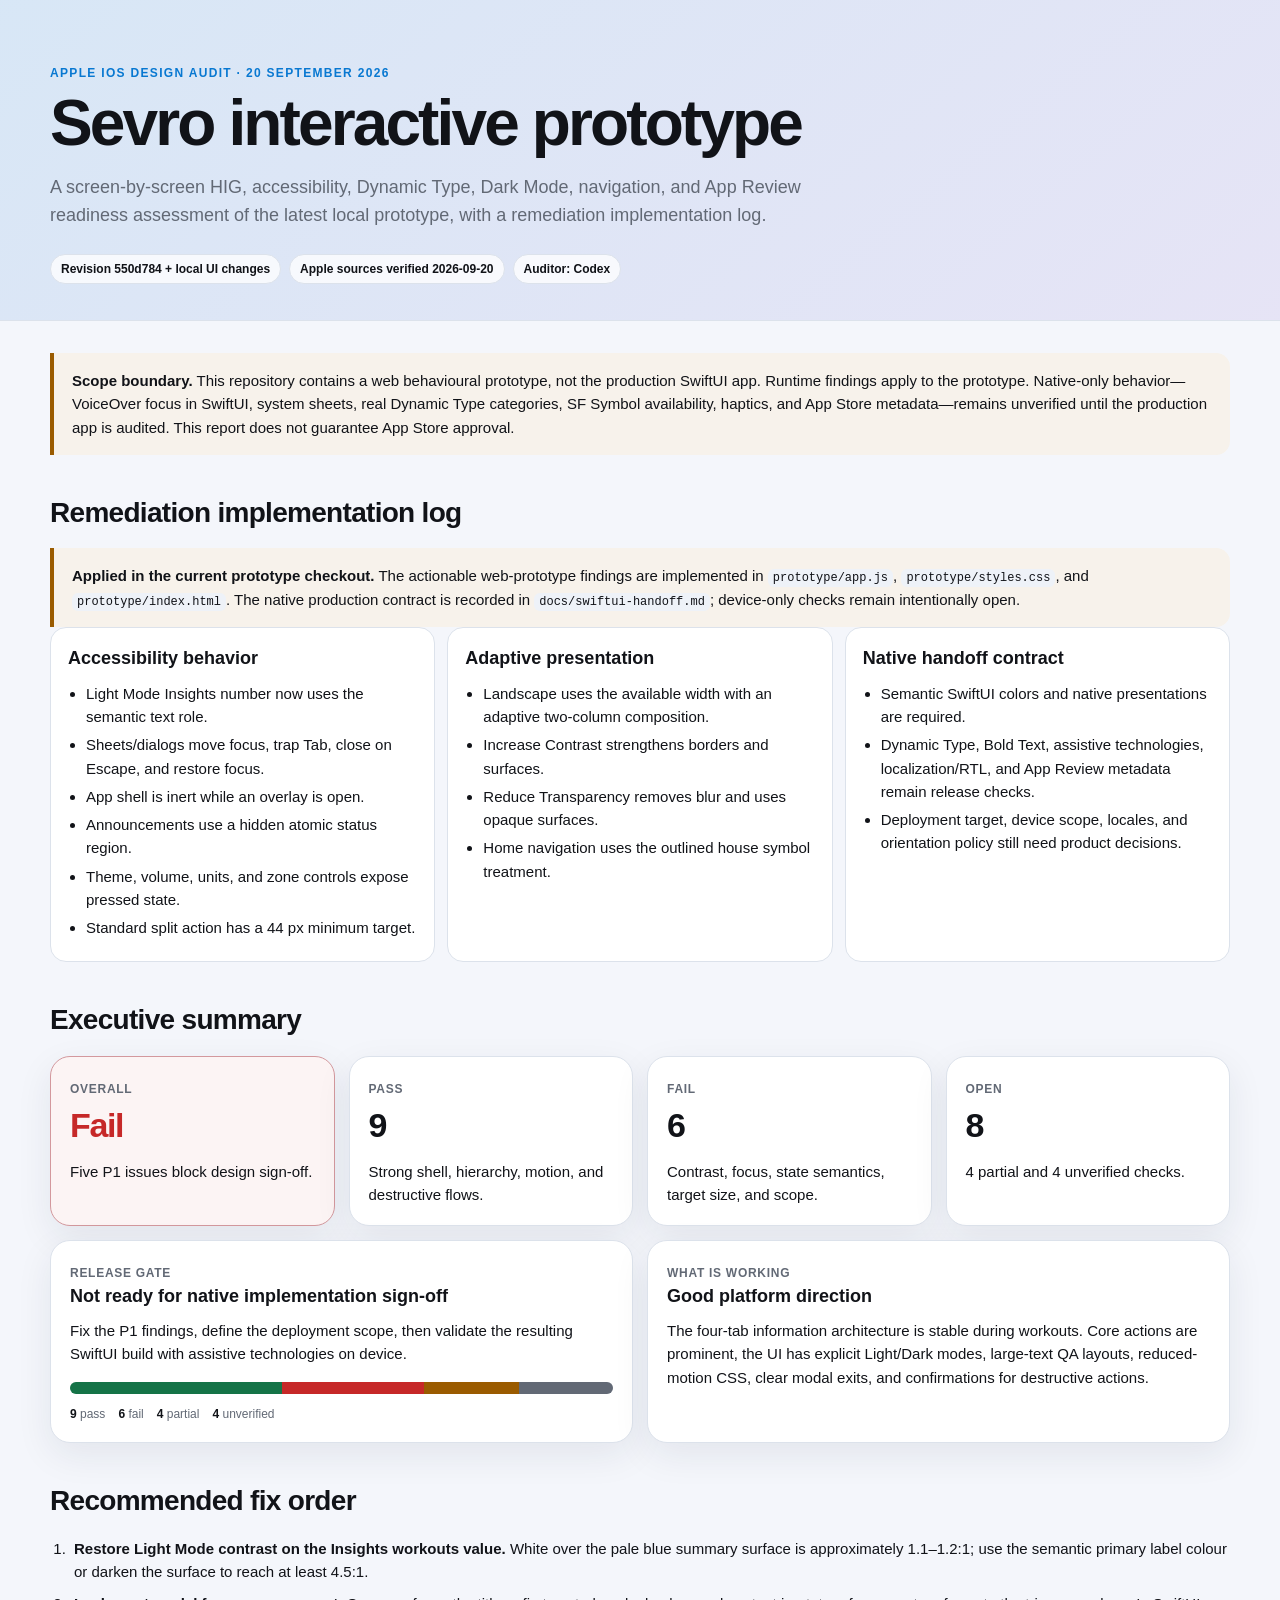
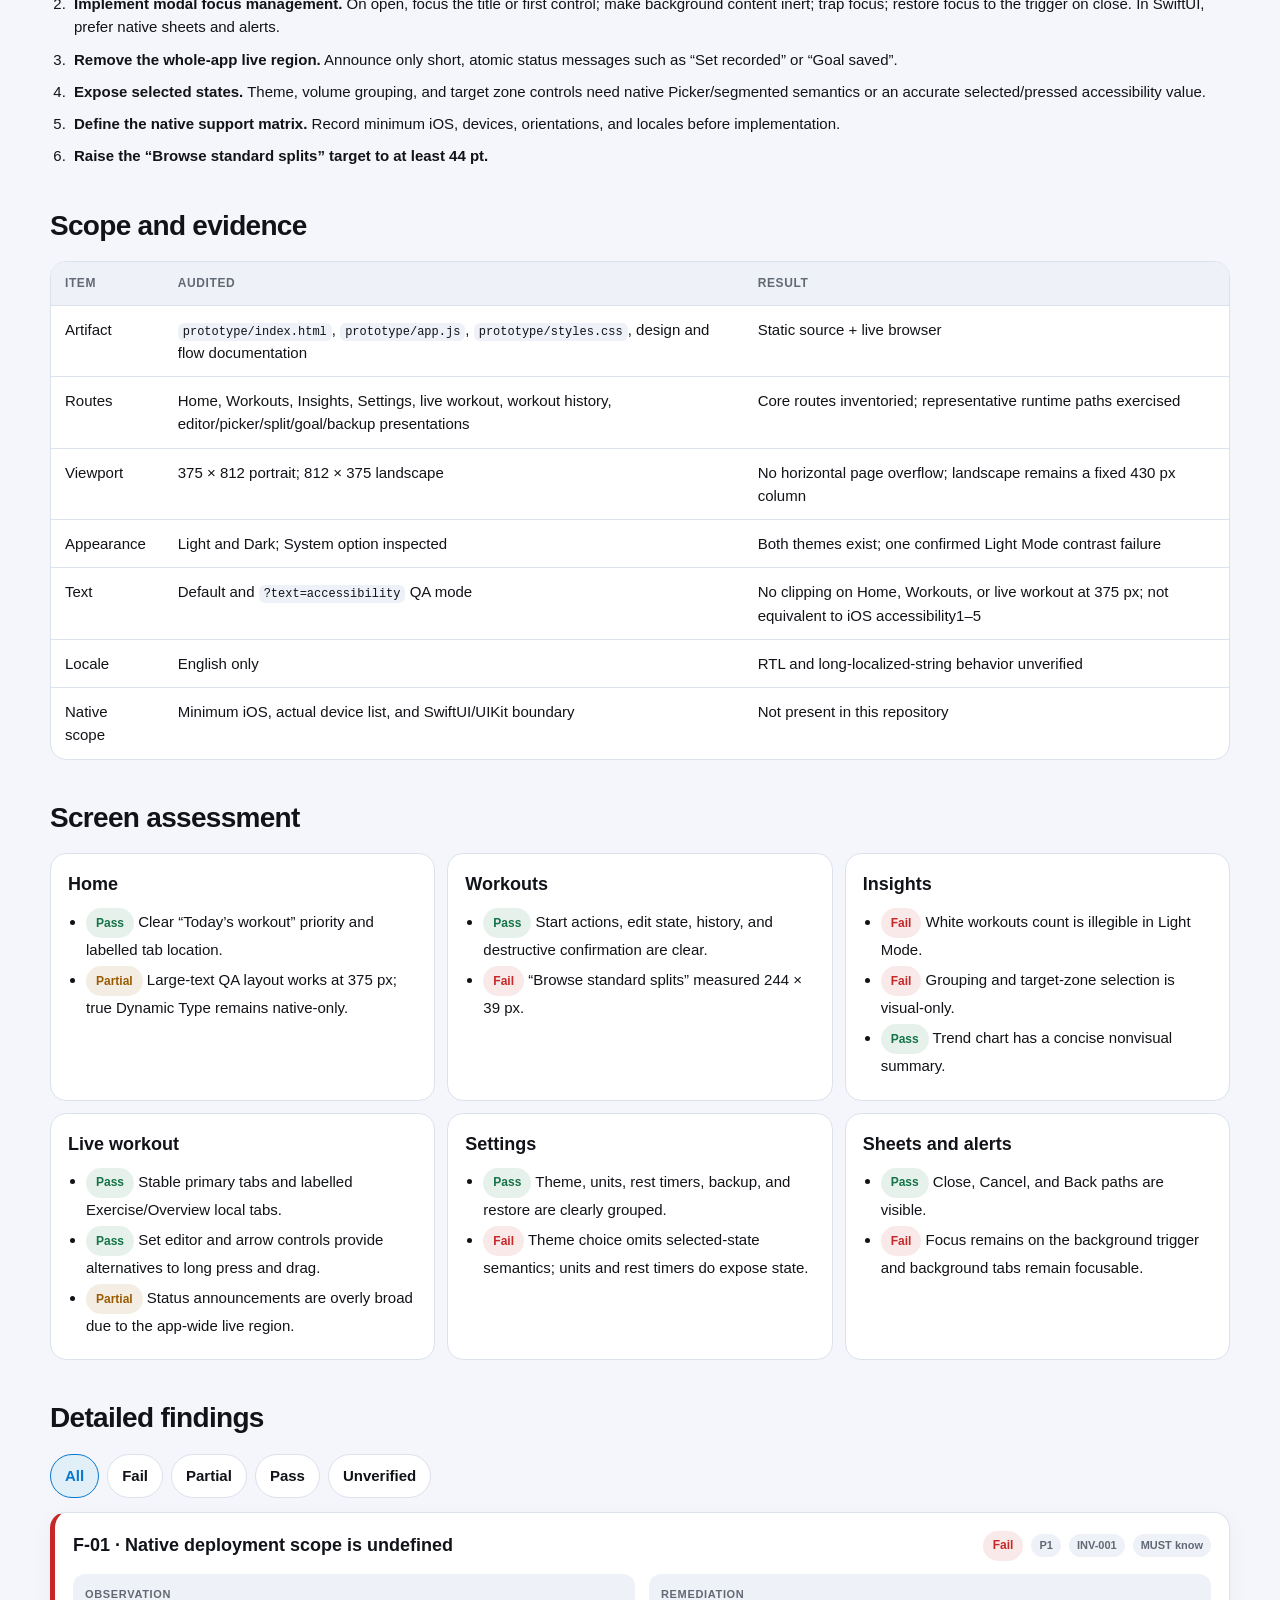
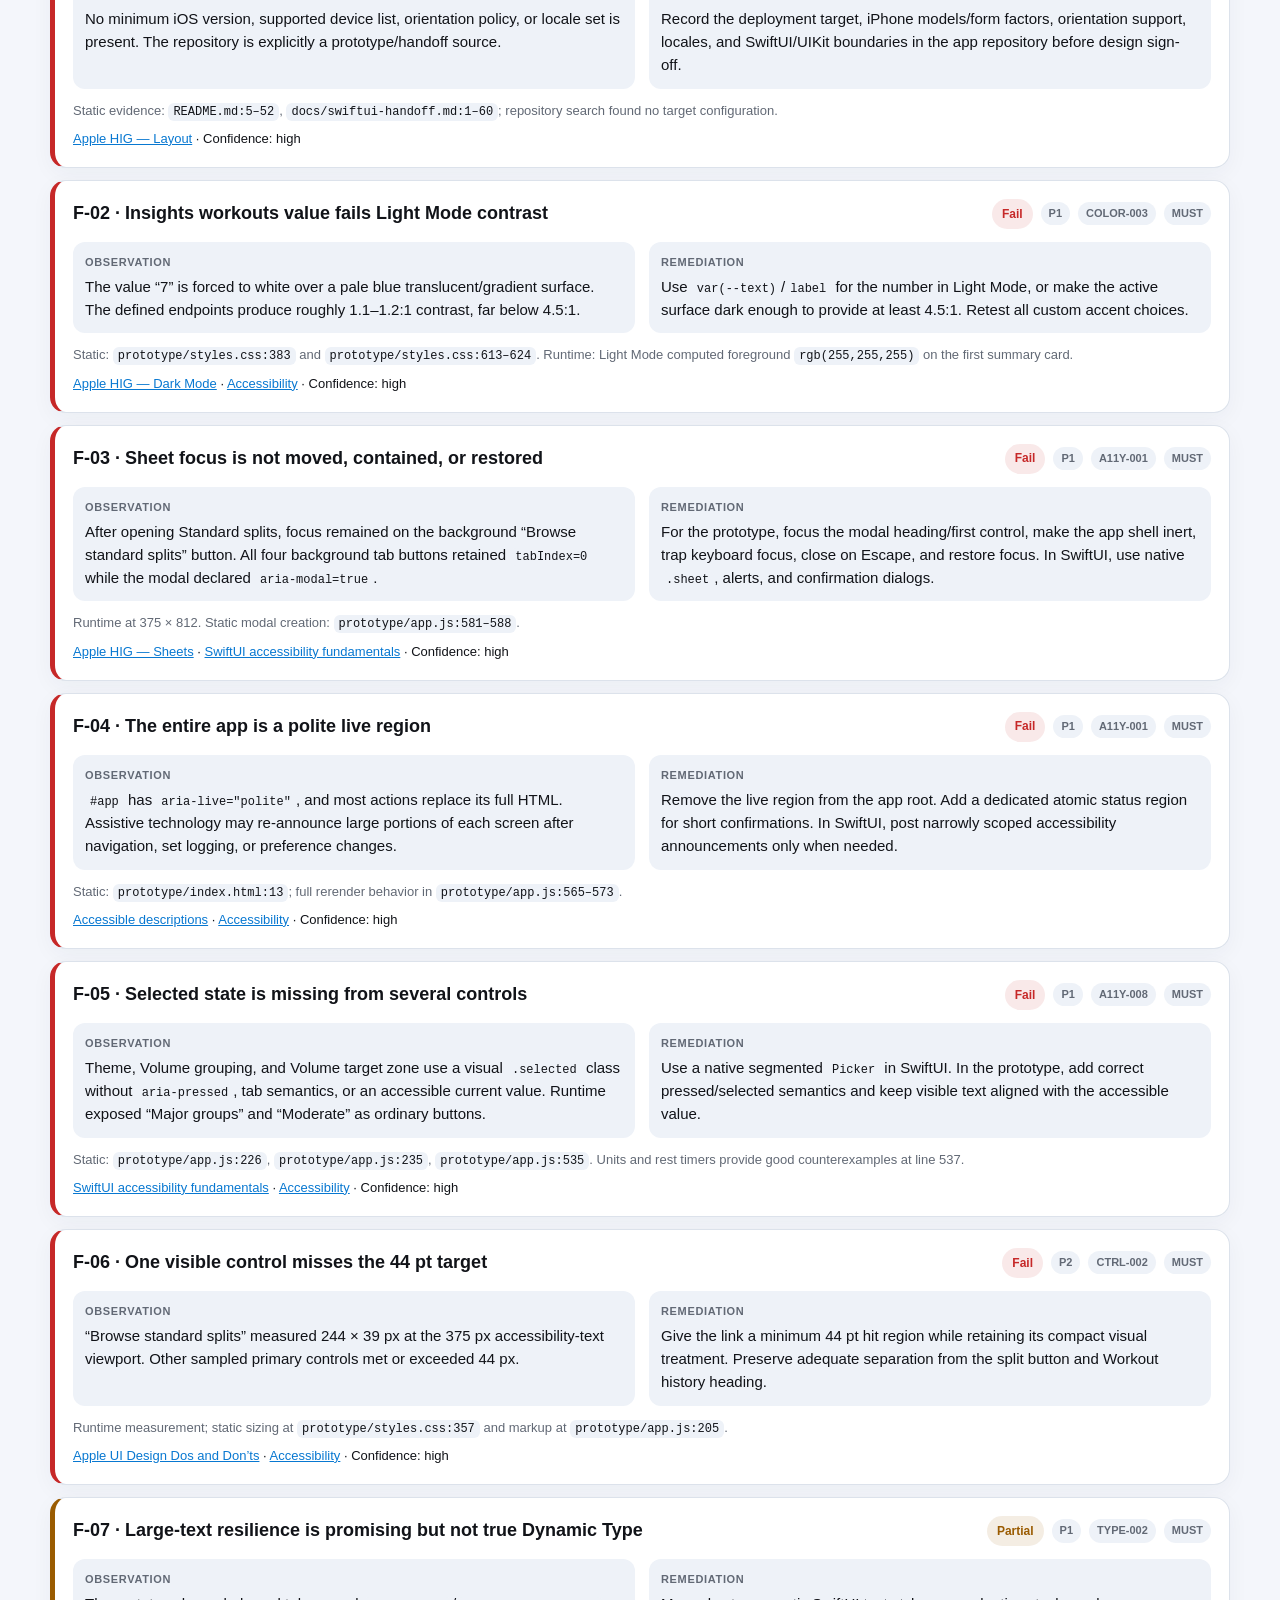
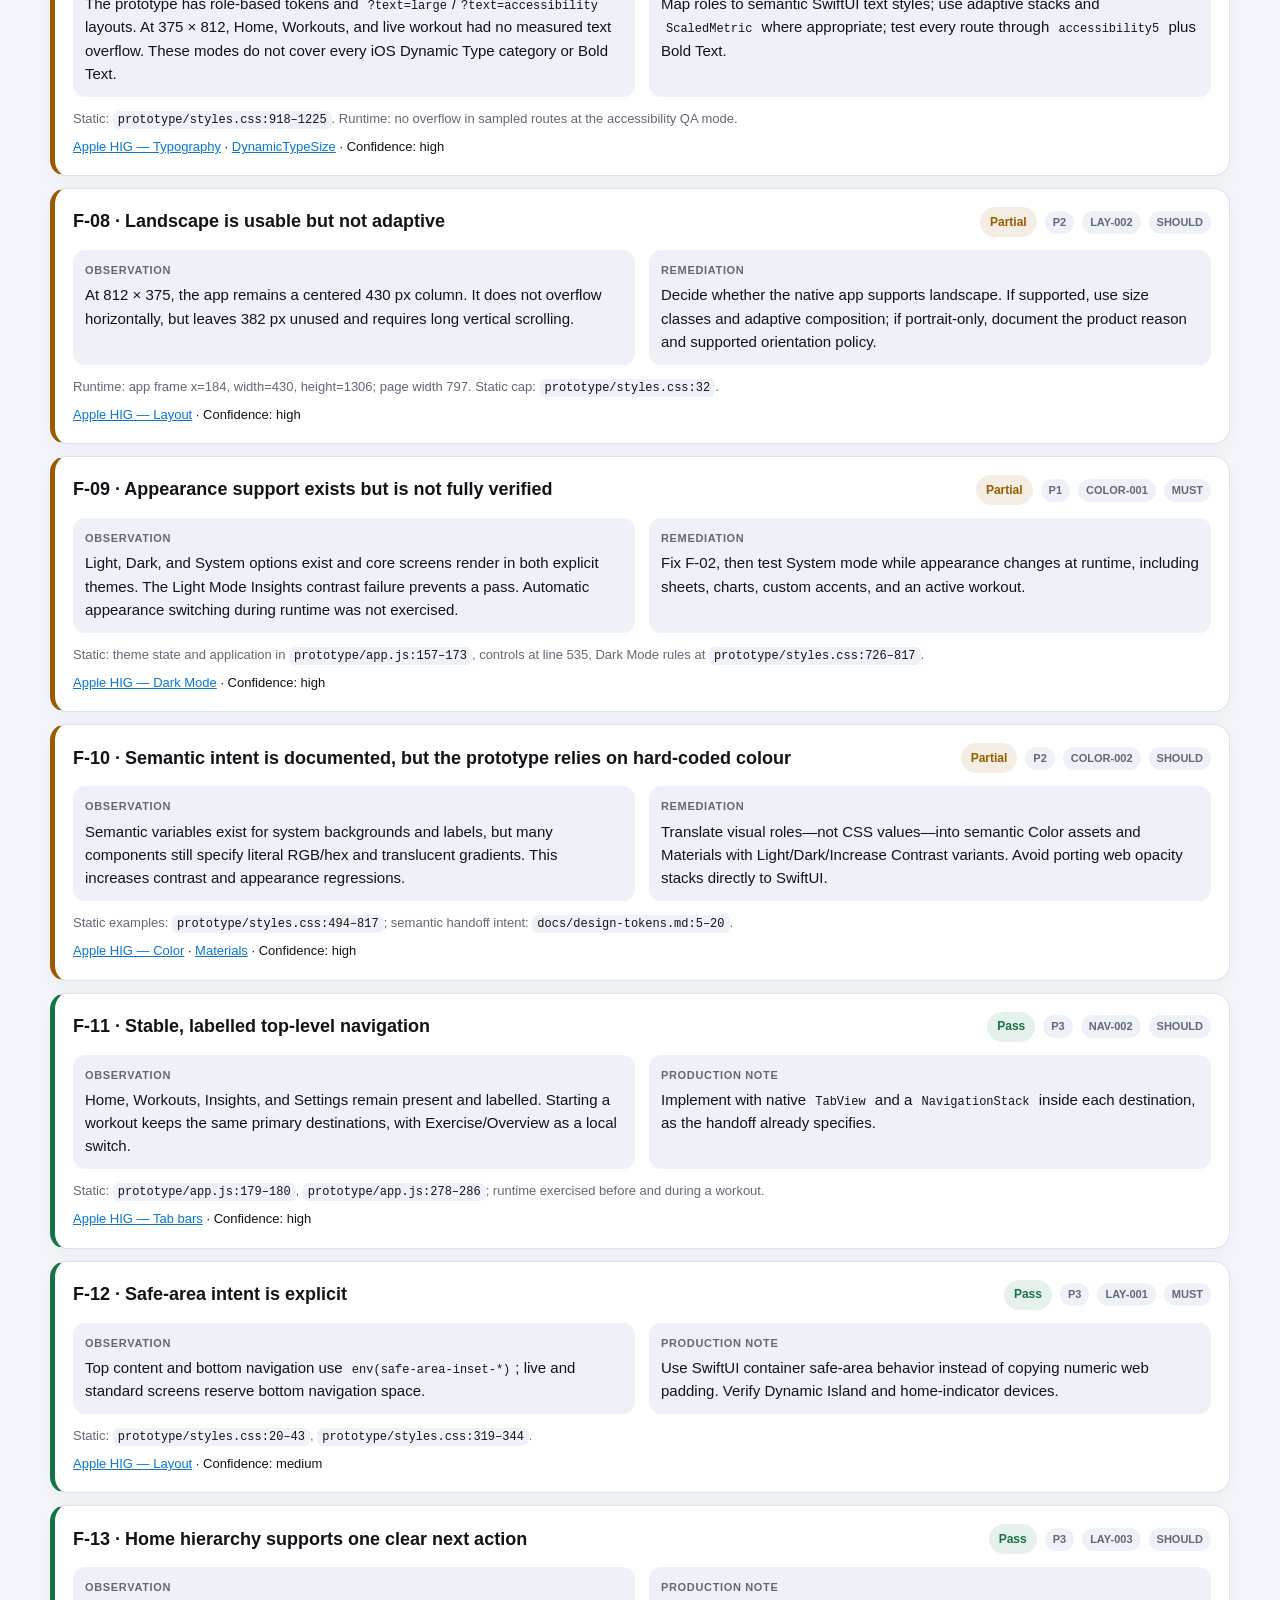
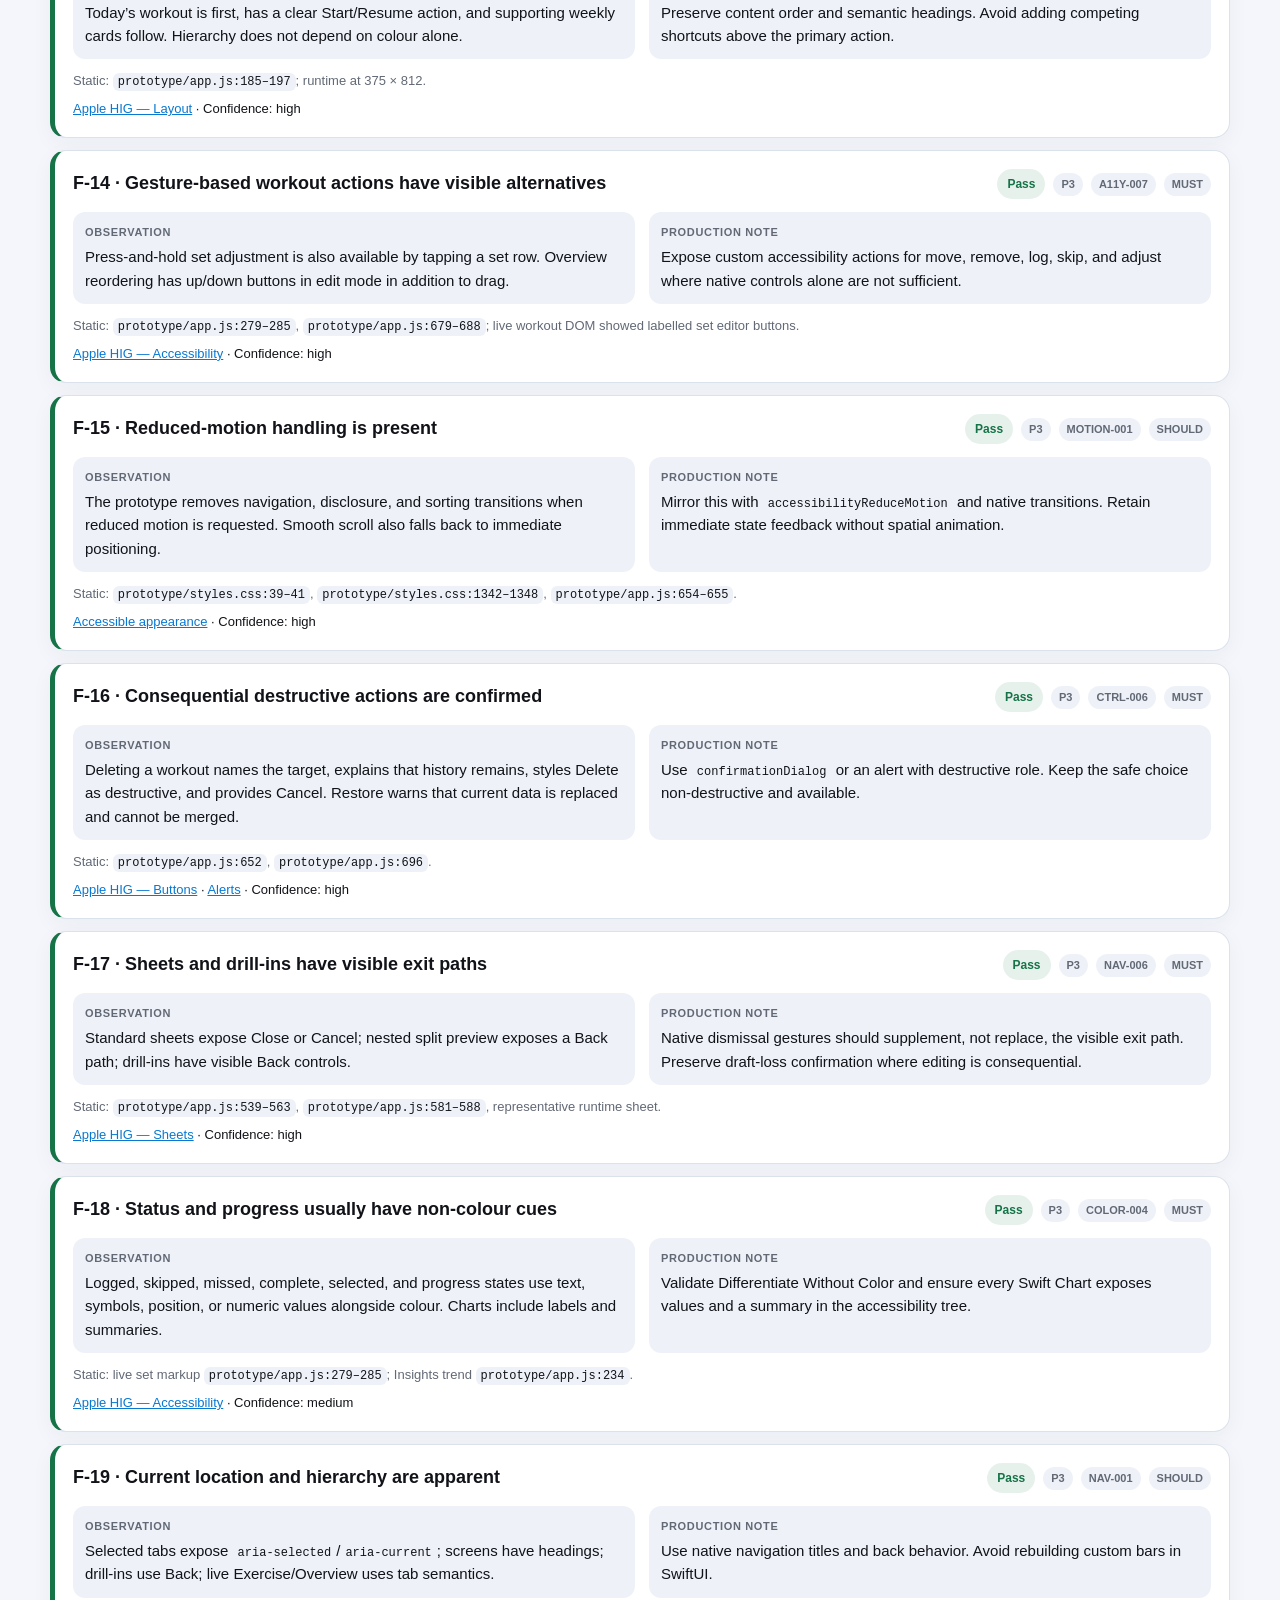
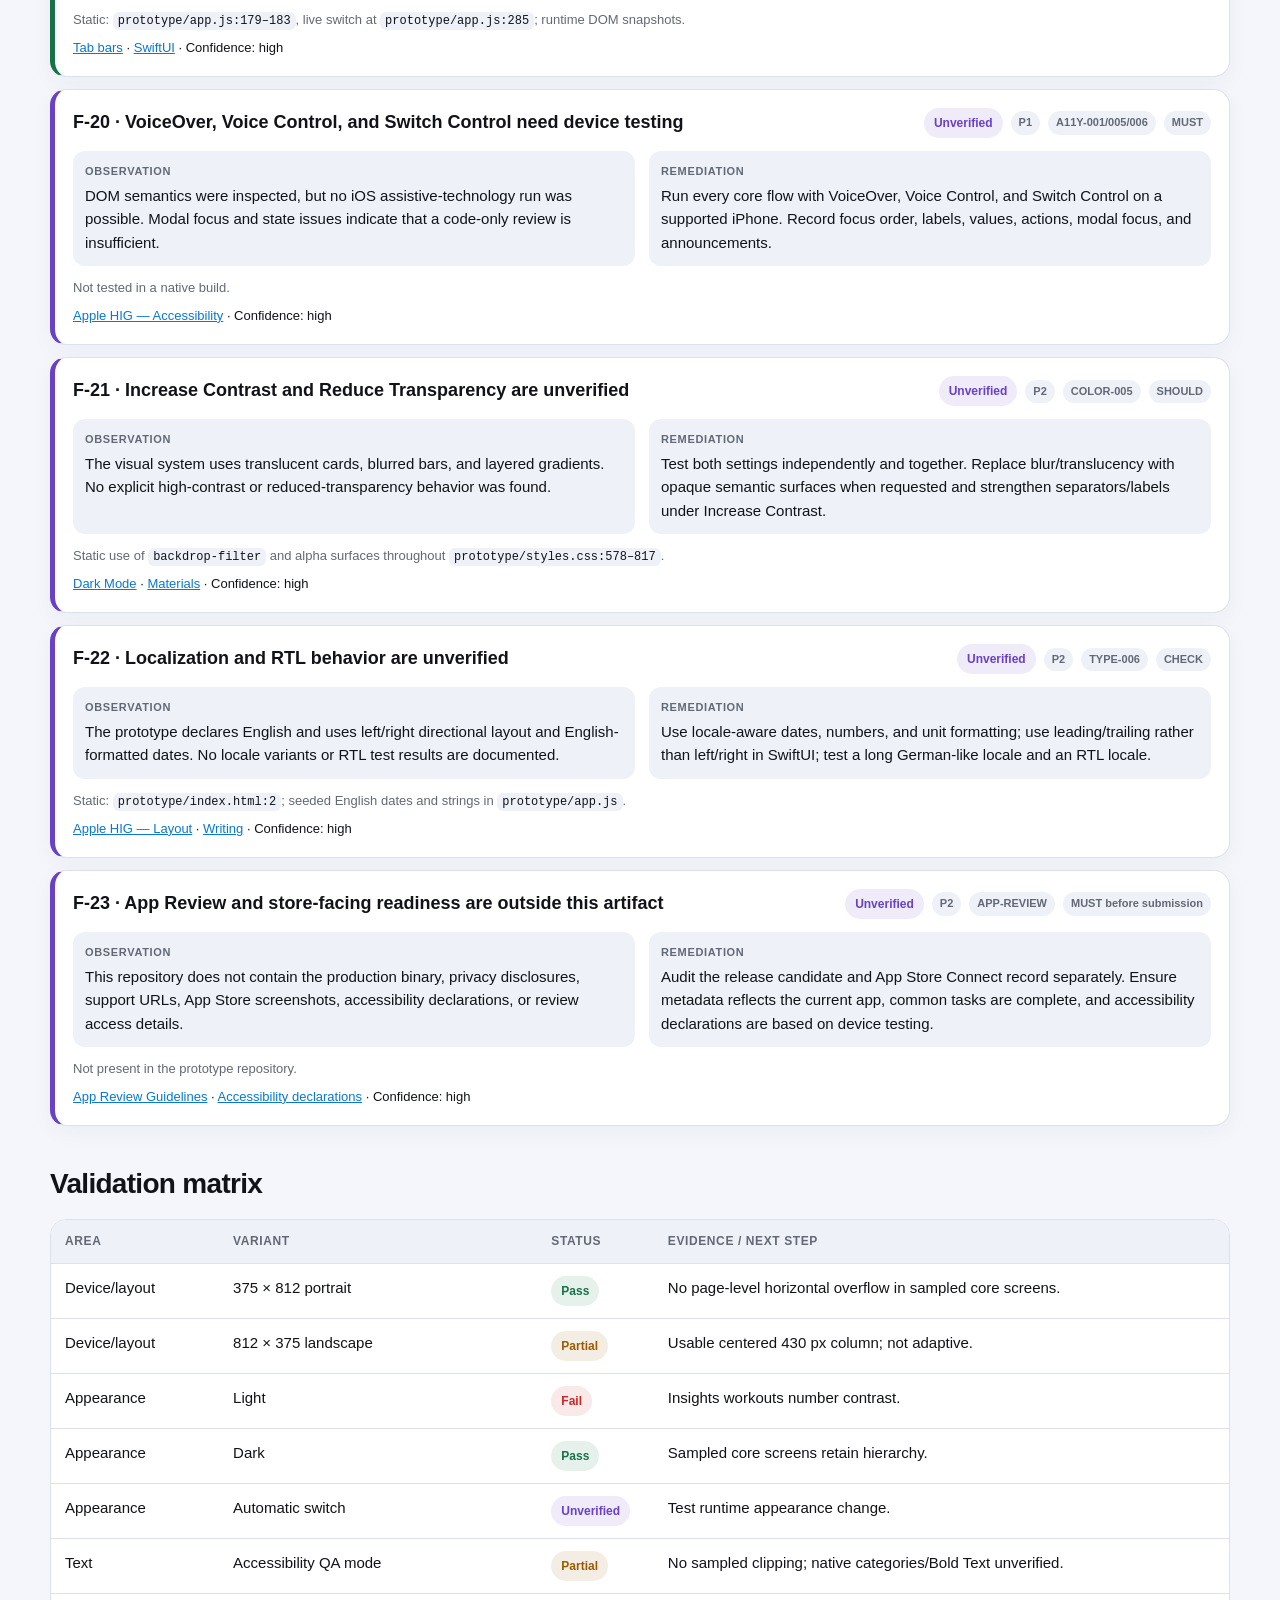
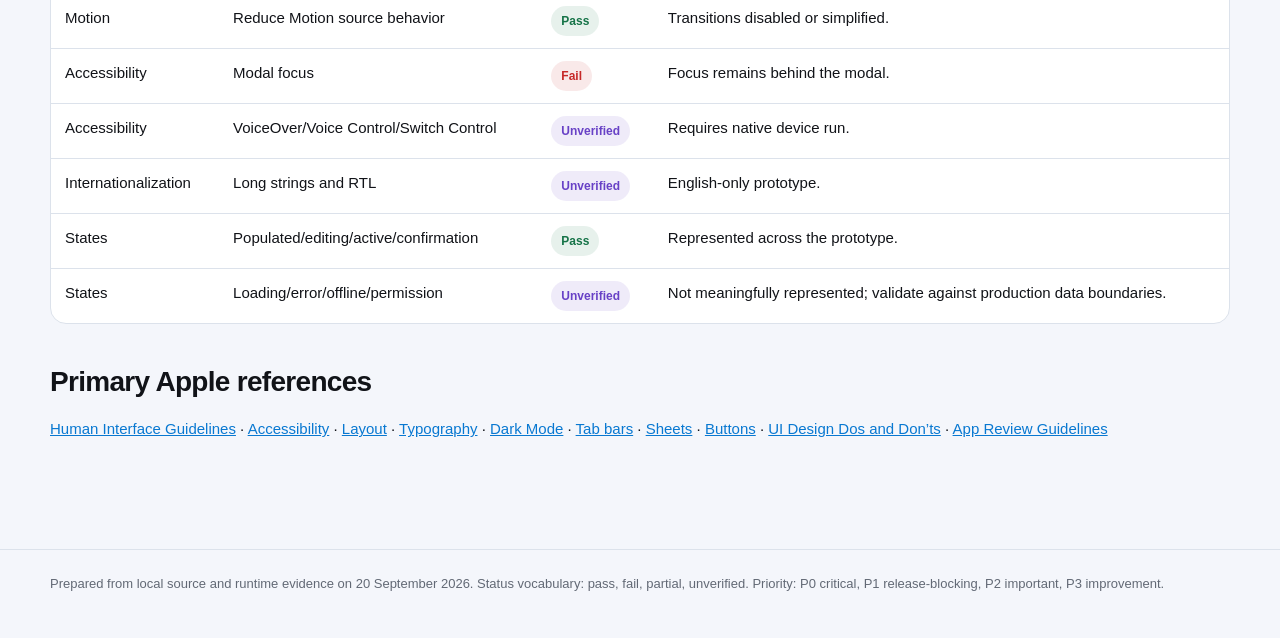
==== commit 9a315de8: "Document prototype remediation implementation" ====
--- a/index.html
+++ b/index.html
@@ -88,7 +88,7 @@
     <div class="wrap">
       <p class="eyebrow">Apple iOS design audit · 20 September 2026</p>
       <h1>Sevro interactive prototype</h1>
-      <p class="lede">A screen-by-screen HIG, accessibility, Dynamic Type, Dark Mode, navigation, and App Review readiness assessment of the latest local prototype.</p>
+      <p class="lede">A screen-by-screen HIG, accessibility, Dynamic Type, Dark Mode, navigation, and App Review readiness assessment of the latest local prototype, with a remediation implementation log.</p>
       <div class="meta">
         <span class="pill">Revision 550d784 + local UI changes</span>
         <span class="pill">Apple sources verified 2026-09-20</span>
@@ -100,6 +100,16 @@
   <main class="wrap">
     <section>
       <div class="notice"><strong>Scope boundary.</strong> This repository contains a web behavioural prototype, not the production SwiftUI app. Runtime findings apply to the prototype. Native-only behavior—VoiceOver focus in SwiftUI, system sheets, real Dynamic Type categories, SF Symbol availability, haptics, and App Store metadata—remains unverified until the production app is audited. This report does not guarantee App Store approval.</div>
+    </section>
+
+    <section aria-labelledby="remediation-title">
+      <h2 id="remediation-title">Remediation implementation log</h2>
+      <div class="notice"><strong>Applied in the current prototype checkout.</strong> The actionable web-prototype findings are implemented in <code>prototype/app.js</code>, <code>prototype/styles.css</code>, and <code>prototype/index.html</code>. The native production contract is recorded in <code>docs/swiftui-handoff.md</code>; device-only checks remain intentionally open.</div>
+      <div class="screen-grid">
+        <article class="screen"><h3>Accessibility behavior</h3><ul><li>Light Mode Insights number now uses the semantic text role.</li><li>Sheets/dialogs move focus, trap Tab, close on Escape, and restore focus.</li><li>App shell is inert while an overlay is open.</li><li>Announcements use a hidden atomic status region.</li><li>Theme, volume, units, and zone controls expose pressed state.</li><li>Standard split action has a 44 px minimum target.</li></ul></article>
+        <article class="screen"><h3>Adaptive presentation</h3><ul><li>Landscape uses the available width with an adaptive two-column composition.</li><li>Increase Contrast strengthens borders and surfaces.</li><li>Reduce Transparency removes blur and uses opaque surfaces.</li><li>Home navigation uses the outlined house symbol treatment.</li></ul></article>
+        <article class="screen"><h3>Native handoff contract</h3><ul><li>Semantic SwiftUI colors and native presentations are required.</li><li>Dynamic Type, Bold Text, assistive technologies, localization/RTL, and App Review metadata remain release checks.</li><li>Deployment target, device scope, locales, and orientation policy still need product decisions.</li></ul></article>
+      </div>
     </section>
 
     <section aria-labelledby="summary-title">
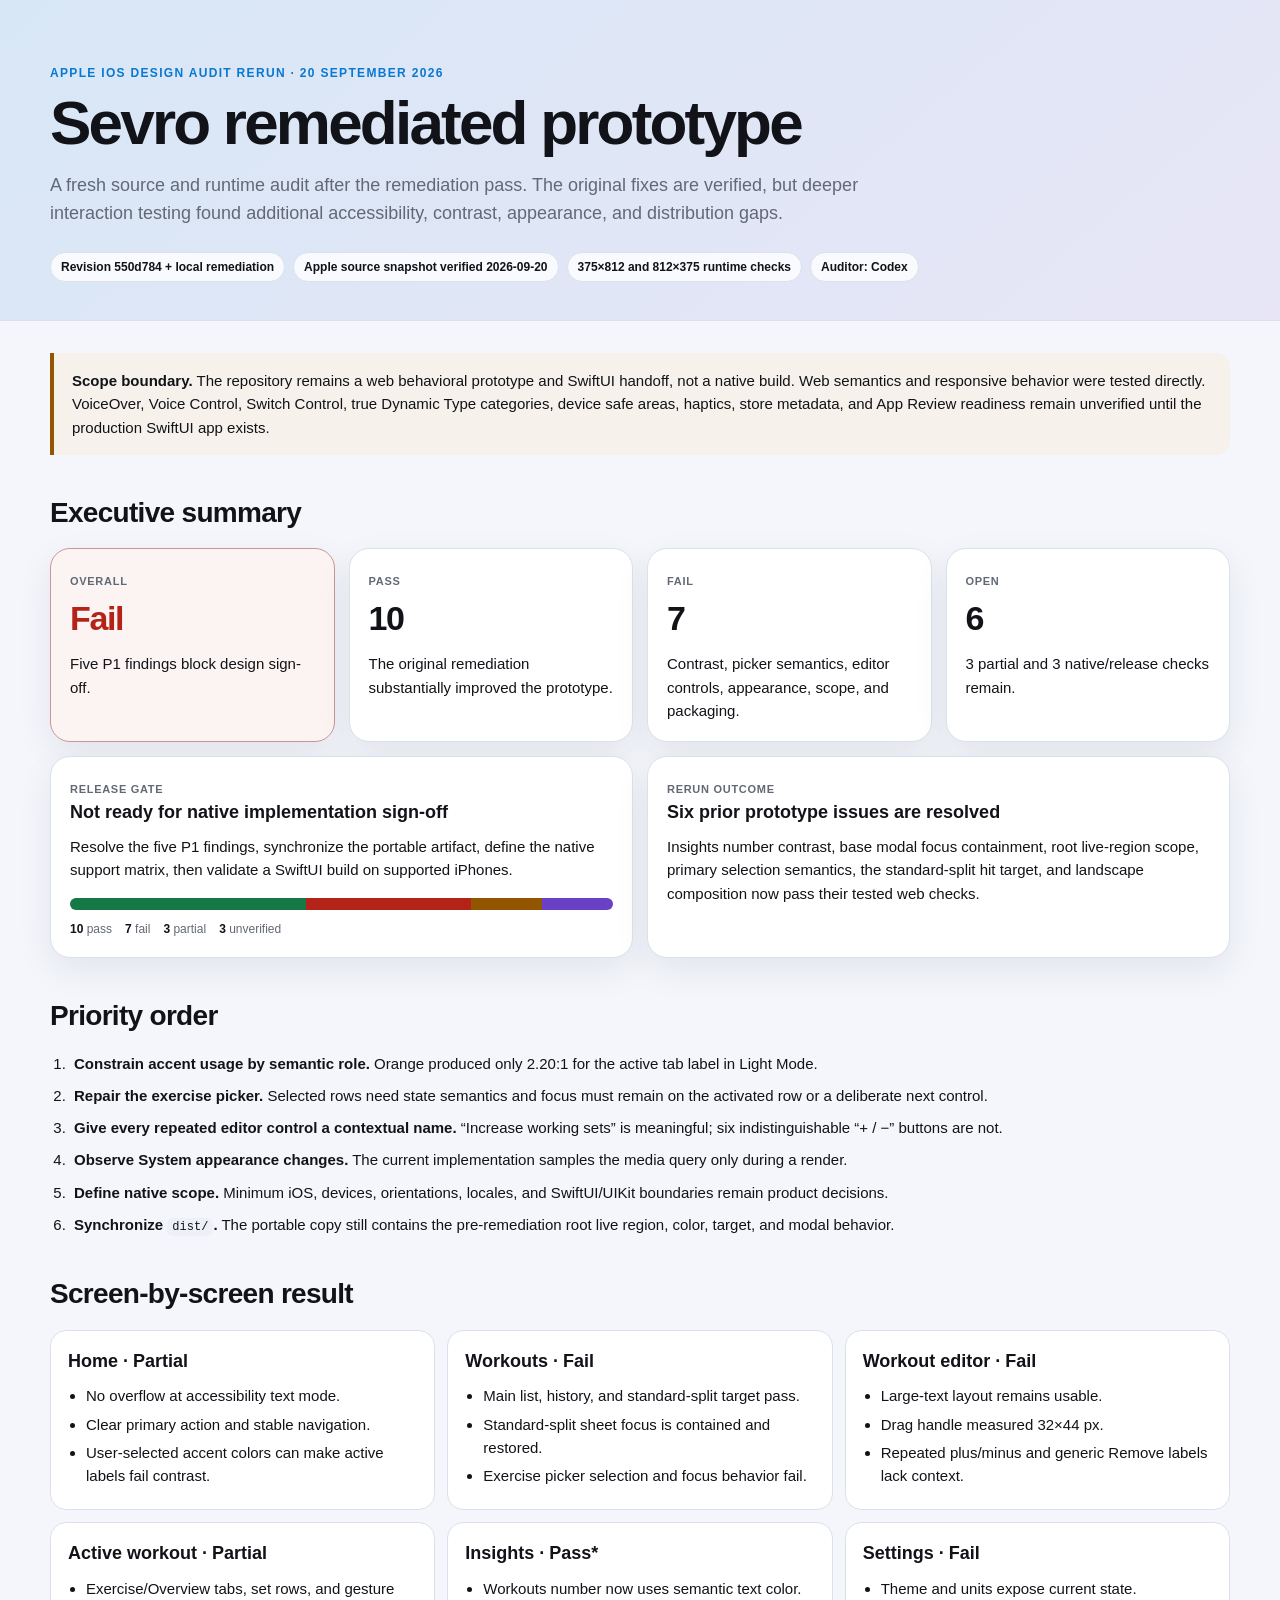
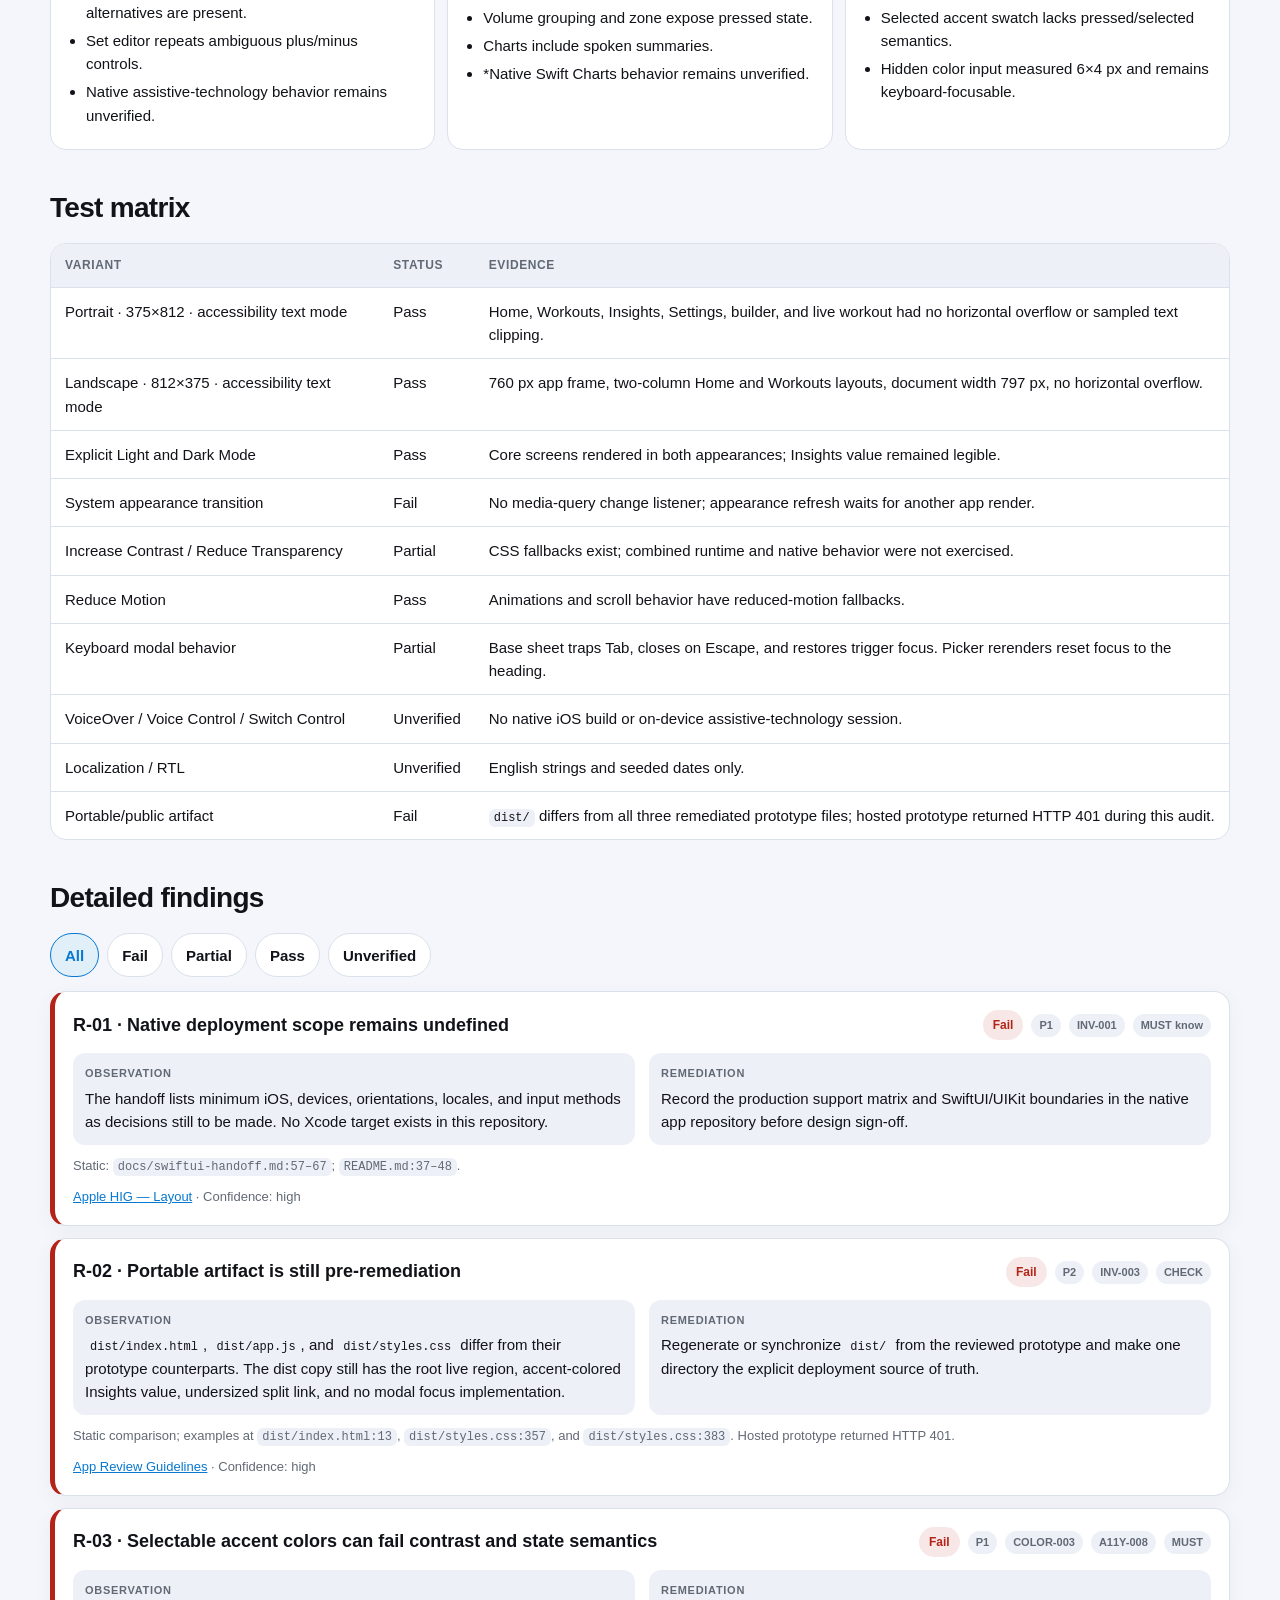
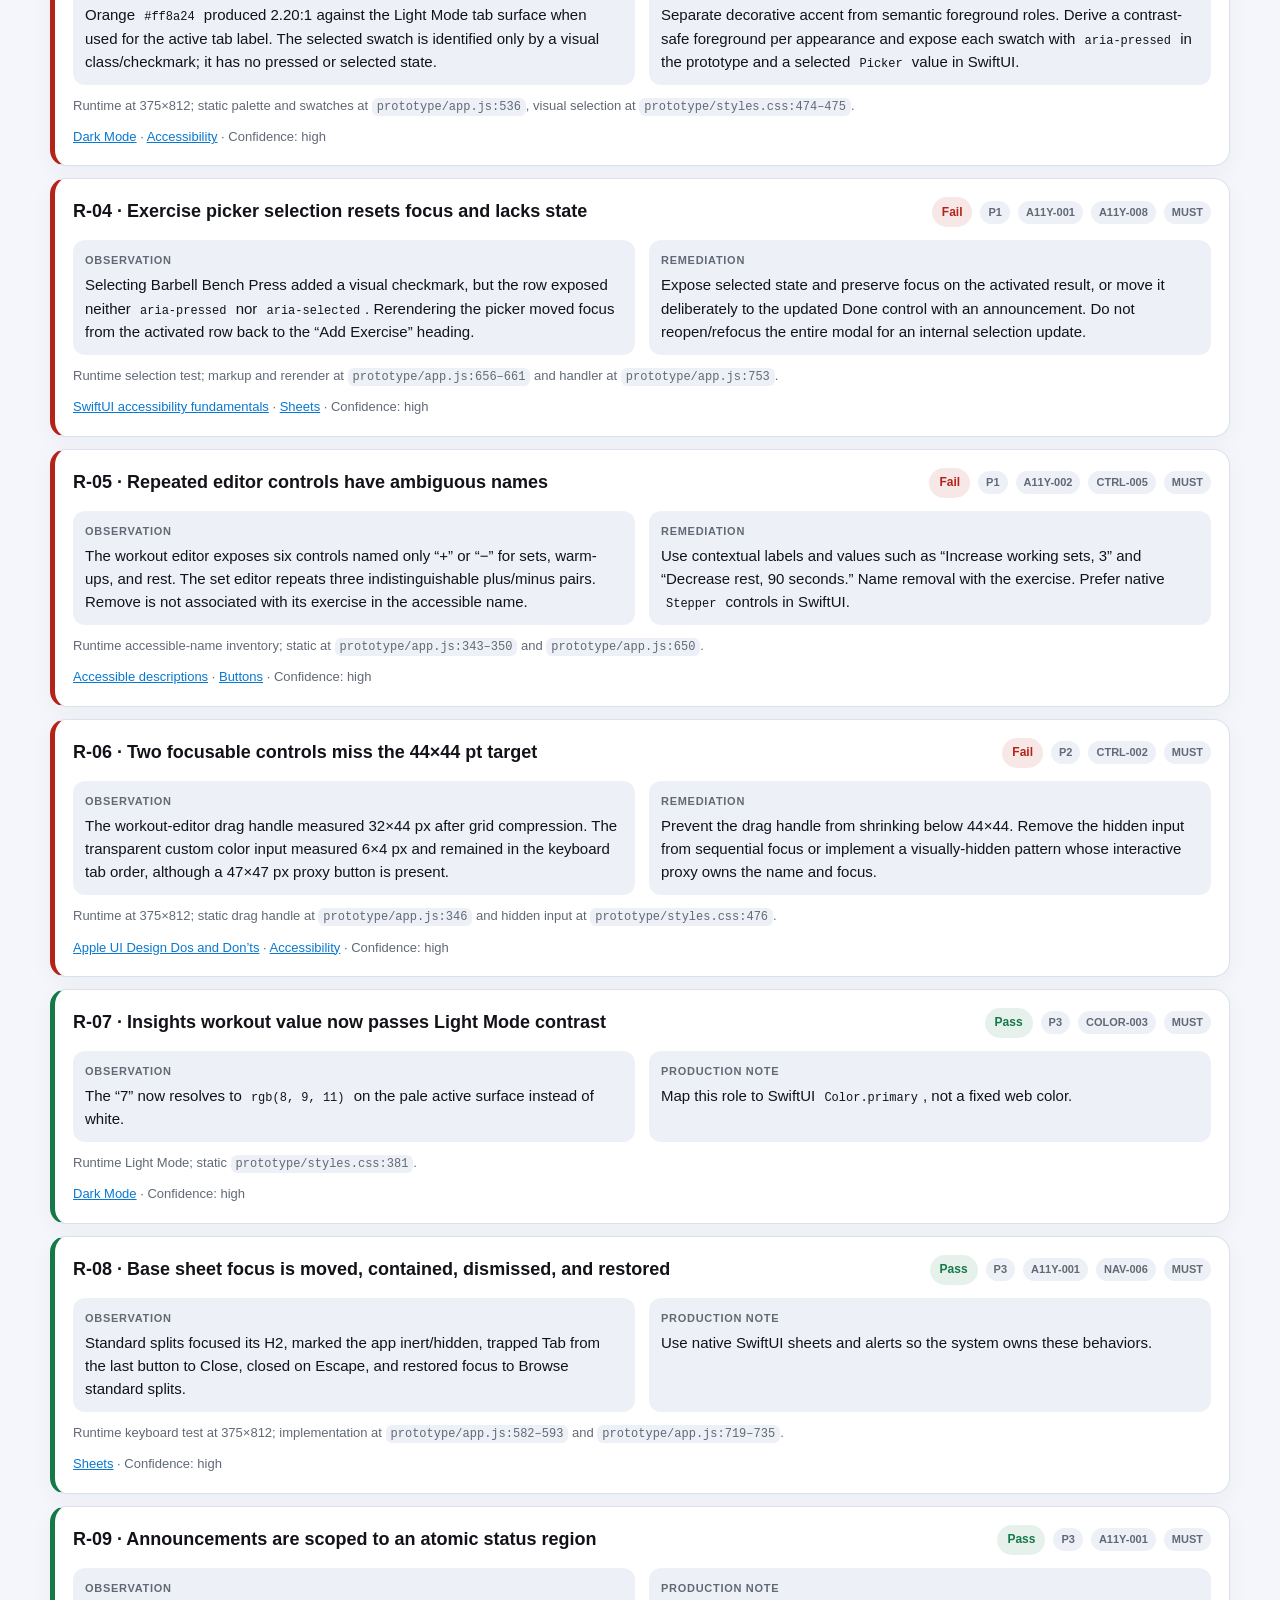
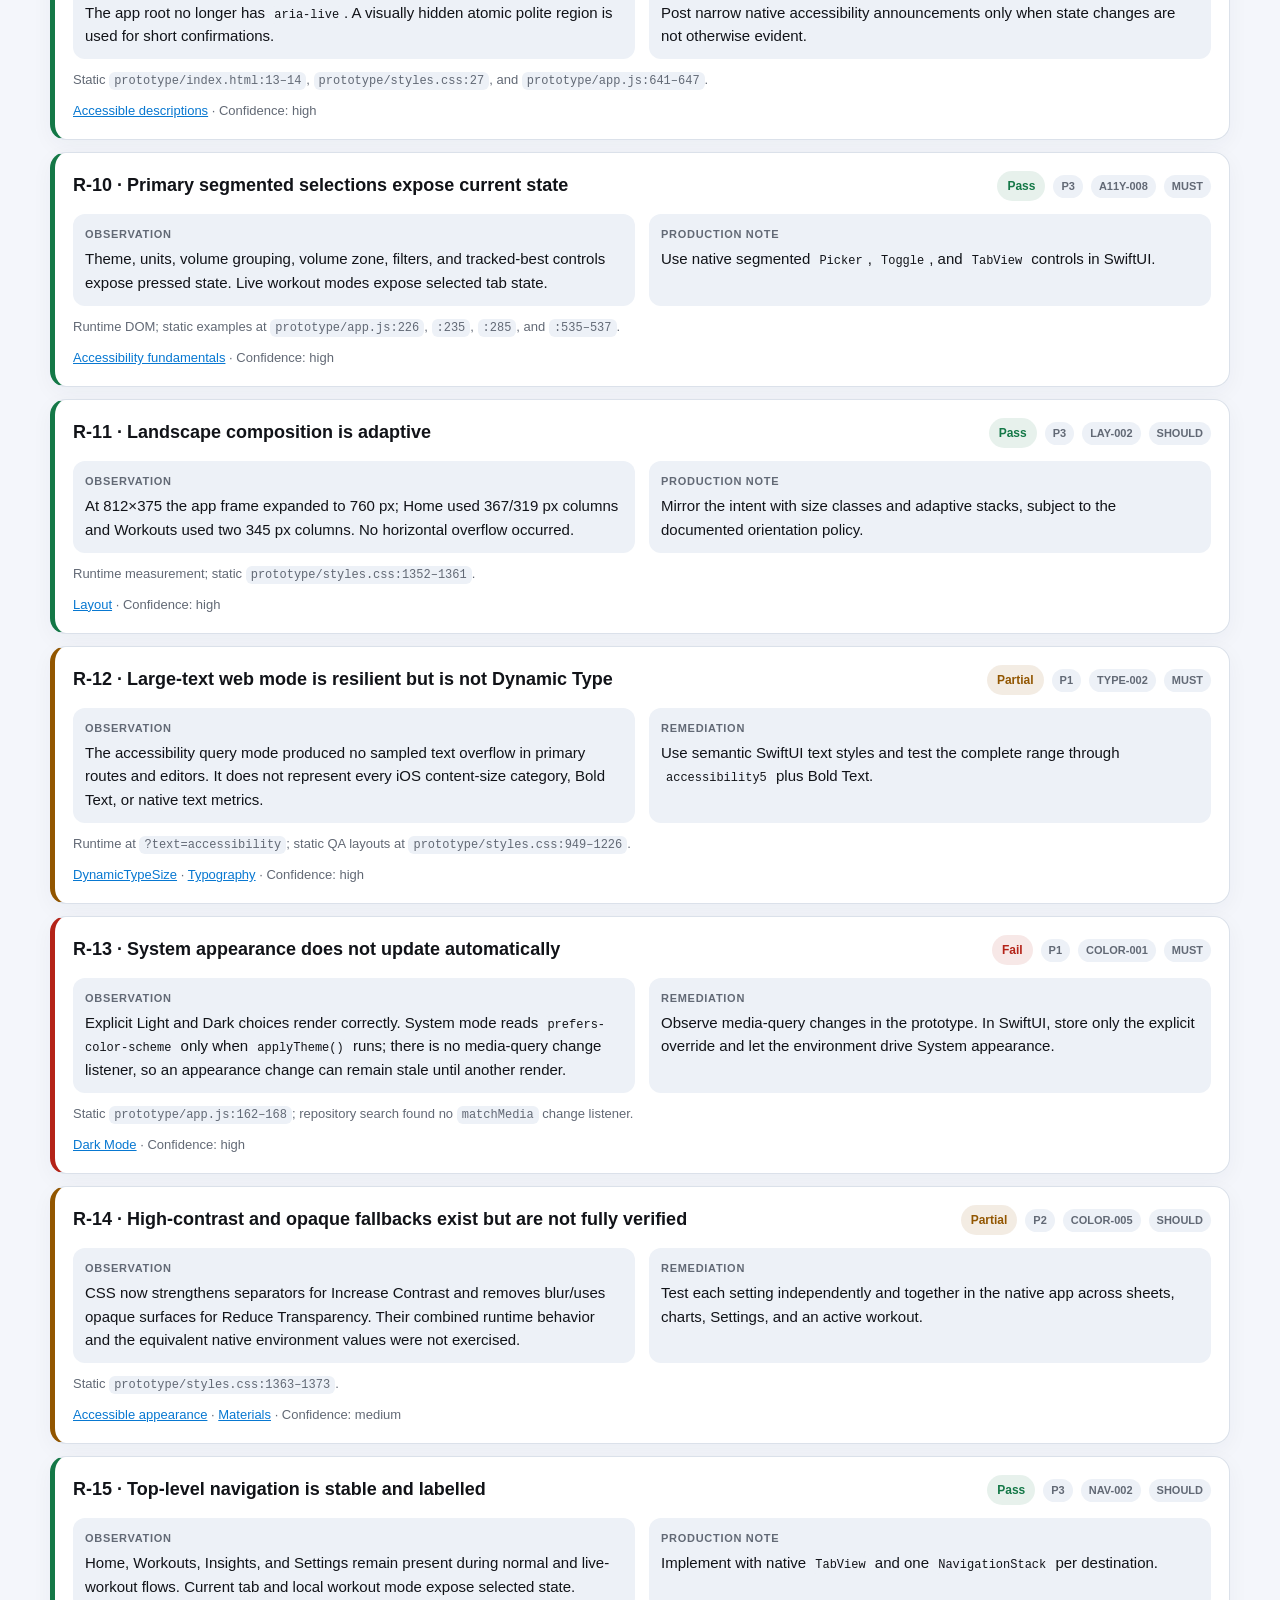
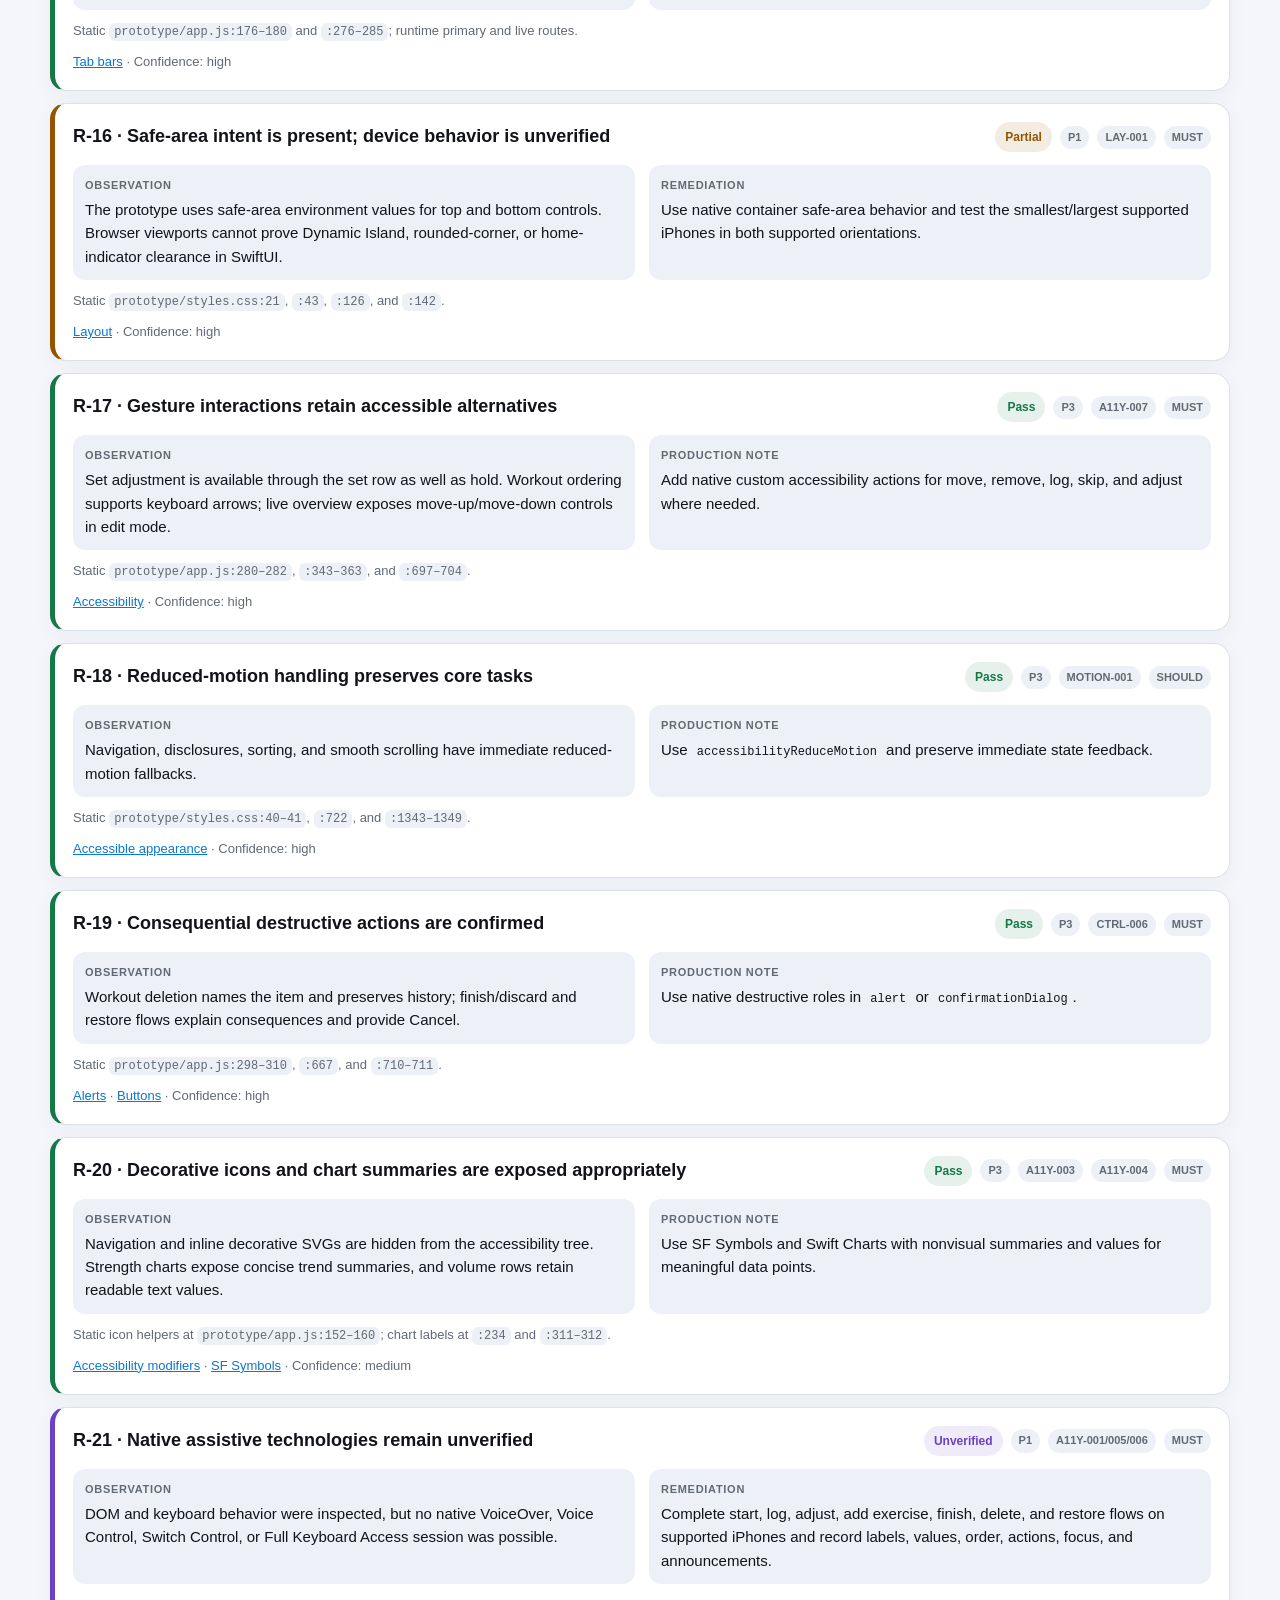
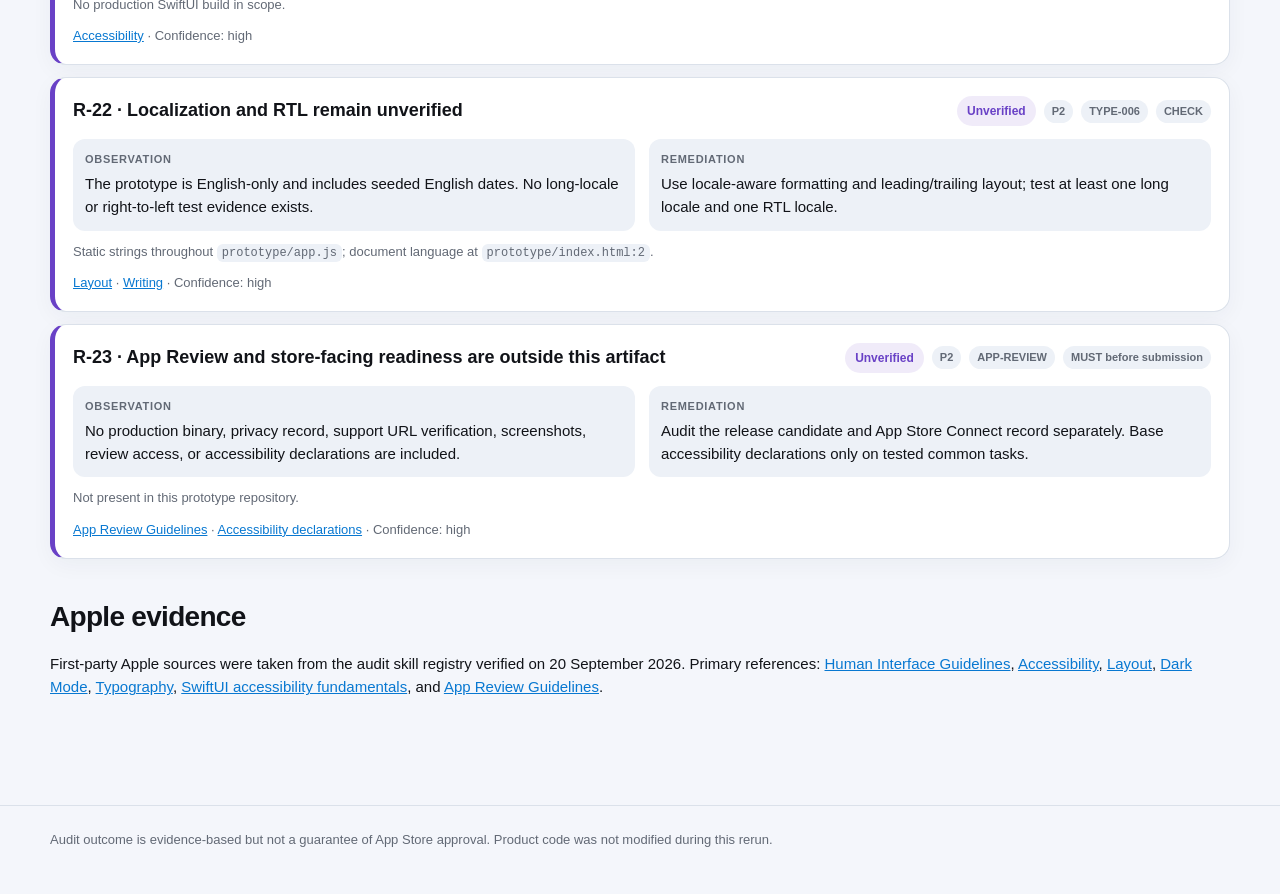
==== commit 535cc475: "Publish remediated prototype audit rerun" ====
--- a/index.html
+++ b/index.html
@@ -2,273 +2,128 @@
 <html lang="en">
 <head>
   <meta charset="utf-8">
-  <meta name="viewport" content="width=device-width, initial-scale=1">
+  <meta name="viewport" content="width=device-width,initial-scale=1">
   <meta name="color-scheme" content="light dark">
-  <title>Sevro Prototype — Apple iOS Design Audit</title>
+  <title>Sevro — Apple iOS Design Audit Rerun</title>
   <style>
-    :root {
-      --bg:#f4f6fb; --surface:#fff; --surface-2:#eef2f8; --text:#111318; --muted:#626975;
-      --line:#dce2eb; --blue:#0878d1; --red:#c62828; --amber:#9a5b00; --green:#157347;
-      --purple:#6841c6; --shadow:0 12px 36px rgba(30,42,62,.08); --radius:20px;
-    }
-    @media (prefers-color-scheme:dark) {
-      :root { --bg:#0c0e12; --surface:#171a20; --surface-2:#222731; --text:#f4f6fa; --muted:#afb6c2;
-        --line:#313744; --blue:#67b9ff; --red:#ff8a84; --amber:#ffc46b; --green:#68d6a2; --purple:#ba9cff;
-        --shadow:0 14px 42px rgba(0,0,0,.28); }
-    }
-    * { box-sizing:border-box; }
-    html { scroll-behavior:smooth; }
-    body { margin:0; background:var(--bg); color:var(--text); font:15px/1.55 -apple-system,BlinkMacSystemFont,"Segoe UI",sans-serif; }
-    a { color:var(--blue); }
-    .wrap { width:min(1180px,calc(100% - 32px)); margin:auto; }
-    header { padding:64px 0 36px; background:linear-gradient(140deg,color-mix(in srgb,var(--blue) 12%,var(--bg)),color-mix(in srgb,var(--purple) 10%,var(--bg))); border-bottom:1px solid var(--line); }
-    .eyebrow { margin:0 0 8px; color:var(--blue); font-size:12px; font-weight:800; letter-spacing:.11em; text-transform:uppercase; }
-    h1 { max-width:850px; margin:0; font-size:clamp(34px,6vw,64px); line-height:1.02; letter-spacing:-.045em; }
-    .lede { max-width:820px; margin:18px 0 0; color:var(--muted); font-size:18px; }
-    .meta { display:flex; flex-wrap:wrap; gap:8px; margin-top:24px; }
-    .pill,.status { display:inline-flex; align-items:center; gap:7px; min-height:30px; padding:5px 10px; border:1px solid var(--line); border-radius:999px; background:color-mix(in srgb,var(--surface) 78%,transparent); font-size:12px; font-weight:750; }
-    main { padding:32px 0 72px; }
-    section { margin:0 0 36px; }
-    h2 { margin:0 0 14px; font-size:28px; letter-spacing:-.025em; }
-    h3 { margin:0; font-size:18px; }
-    p { margin:8px 0 0; }
-    .notice { padding:16px 18px; border-left:4px solid var(--amber); border-radius:0 14px 14px 0; background:color-mix(in srgb,var(--amber) 8%,var(--surface)); }
-    .grid { display:grid; grid-template-columns:repeat(12,1fr); gap:14px; }
-    .card { grid-column:span 3; padding:19px; border:1px solid var(--line); border-radius:var(--radius); background:var(--surface); box-shadow:var(--shadow); }
-    .card.wide { grid-column:span 6; }
-    .metric { font-size:34px; font-weight:850; letter-spacing:-.04em; }
-    .metric-label { color:var(--muted); font-size:12px; font-weight:750; letter-spacing:.06em; text-transform:uppercase; }
-    .release { border-color:color-mix(in srgb,var(--red) 40%,var(--line)); background:color-mix(in srgb,var(--red) 5%,var(--surface)); }
-    .release .metric { color:var(--red); }
-    .bar { display:grid; grid-template-columns:9fr 6fr 4fr 4fr; overflow:hidden; height:12px; margin-top:16px; border-radius:999px; background:var(--surface-2); }
-    .bar i:nth-child(1){background:var(--green)} .bar i:nth-child(2){background:var(--red)} .bar i:nth-child(3){background:var(--amber)} .bar i:nth-child(4){background:var(--muted)}
-    .legend { display:flex; flex-wrap:wrap; gap:13px; margin-top:11px; color:var(--muted); font-size:12px; }
-    .legend b { color:var(--text); }
-    table { width:100%; border-collapse:separate; border-spacing:0; overflow:hidden; border:1px solid var(--line); border-radius:16px; background:var(--surface); }
-    th,td { padding:12px 14px; border-bottom:1px solid var(--line); text-align:left; vertical-align:top; }
-    th { background:var(--surface-2); color:var(--muted); font-size:12px; letter-spacing:.05em; text-transform:uppercase; }
-    tr:last-child td { border-bottom:0; }
-    code { padding:2px 5px; border-radius:6px; background:var(--surface-2); color:var(--text); font:12px/1.4 ui-monospace,SFMono-Regular,Menlo,monospace; }
-    .priority { margin:0; padding-left:20px; }
-    .priority li { margin:9px 0; padding-left:4px; }
-    .filters { display:flex; flex-wrap:wrap; gap:8px; margin-bottom:14px; }
-    .filters button { min-height:44px; padding:0 14px; border:1px solid var(--line); border-radius:999px; background:var(--surface); color:var(--text); font:inherit; font-weight:700; cursor:pointer; }
-    .filters button[aria-pressed="true"] { border-color:var(--blue); background:color-mix(in srgb,var(--blue) 12%,var(--surface)); color:var(--blue); }
-    .findings { display:grid; gap:12px; }
-    .finding { padding:18px; border:1px solid var(--line); border-left:5px solid var(--muted); border-radius:16px; background:var(--surface); box-shadow:0 6px 22px rgba(30,42,62,.045); }
-    .finding[data-status="fail"] { border-left-color:var(--red); }
-    .finding[data-status="partial"] { border-left-color:var(--amber); }
-    .finding[data-status="pass"] { border-left-color:var(--green); }
-    .finding[data-status="unverified"] { border-left-color:var(--purple); }
-    .finding-head { display:flex; flex-wrap:wrap; align-items:center; gap:8px; }
-    .finding h3 { flex:1 1 420px; }
-    .status { border:0; }
-    .status.fail { color:var(--red); background:color-mix(in srgb,var(--red) 10%,transparent); }
-    .status.partial { color:var(--amber); background:color-mix(in srgb,var(--amber) 11%,transparent); }
-    .status.pass { color:var(--green); background:color-mix(in srgb,var(--green) 10%,transparent); }
-    .status.unverified { color:var(--purple); background:color-mix(in srgb,var(--purple) 10%,transparent); }
-    .tag { padding:3px 8px; border-radius:999px; background:var(--surface-2); color:var(--muted); font-size:11px; font-weight:800; }
-    .finding-grid { display:grid; grid-template-columns:1fr 1fr; gap:14px; margin-top:13px; }
-    .finding-grid > div { padding:12px; border-radius:12px; background:var(--surface-2); }
-    .label { display:block; margin-bottom:4px; color:var(--muted); font-size:11px; font-weight:800; letter-spacing:.06em; text-transform:uppercase; }
-    .evidence { margin-top:12px; color:var(--muted); font-size:13px; }
-    .sources { margin-top:8px; font-size:13px; }
-    .screen-grid { display:grid; grid-template-columns:repeat(3,1fr); gap:12px; }
-    .screen { padding:17px; border:1px solid var(--line); border-radius:16px; background:var(--surface); }
-    .screen ul { margin:9px 0 0; padding-left:18px; }
-    .screen li { margin:5px 0; }
-    footer { padding:24px 0 44px; border-top:1px solid var(--line); color:var(--muted); font-size:13px; }
-    @media (max-width:850px) { .card,.card.wide { grid-column:span 6; } .screen-grid { grid-template-columns:1fr 1fr; } .finding-grid { grid-template-columns:1fr; } }
-    @media (max-width:560px) { .wrap { width:min(100% - 20px,1180px); } header { padding-top:40px; } .card,.card.wide { grid-column:1/-1; } .screen-grid { grid-template-columns:1fr; } th:nth-child(3),td:nth-child(3){display:none} }
-    @media print { body{background:#fff;color:#111} .filters{display:none} .card,.finding,.screen{box-shadow:none;break-inside:avoid} a{color:#0645ad} }
+    :root{--bg:#f4f6fb;--surface:#fff;--surface2:#edf1f7;--text:#111318;--muted:#626975;--line:#dbe1ea;--blue:#0878d1;--red:#b42318;--amber:#925600;--green:#147847;--purple:#6941c6;--shadow:0 12px 34px rgba(30,42,62,.08)}
+    @media(prefers-color-scheme:dark){:root{--bg:#0c0e12;--surface:#171a20;--surface2:#222731;--text:#f4f6fa;--muted:#afb6c2;--line:#333946;--blue:#69baff;--red:#ff8a84;--amber:#ffc46b;--green:#68d6a2;--purple:#b99cff;--shadow:0 14px 40px rgba(0,0,0,.28)}}
+    *{box-sizing:border-box}html{scroll-behavior:smooth}body{margin:0;background:var(--bg);color:var(--text);font:15px/1.55 -apple-system,BlinkMacSystemFont,"Segoe UI",sans-serif}a{color:var(--blue)}code{padding:2px 5px;border-radius:6px;background:var(--surface2);font:12px/1.4 ui-monospace,SFMono-Regular,Menlo,monospace}.wrap{width:min(1180px,calc(100% - 32px));margin:auto}
+    header.hero{padding:64px 0 38px;border-bottom:1px solid var(--line);background:linear-gradient(140deg,color-mix(in srgb,var(--blue) 12%,var(--bg)),color-mix(in srgb,var(--purple) 9%,var(--bg)))}.eyebrow{margin:0 0 8px;color:var(--blue);font-size:12px;font-weight:800;letter-spacing:.11em;text-transform:uppercase}h1{max-width:860px;margin:0;font-size:clamp(34px,6vw,62px);line-height:1.02;letter-spacing:-.045em}.lede{max-width:840px;margin:18px 0 0;color:var(--muted);font-size:18px}.meta{display:flex;flex-wrap:wrap;gap:8px;margin-top:24px}.pill,.status{display:inline-flex;align-items:center;min-height:30px;padding:5px 10px;border:1px solid var(--line);border-radius:999px;background:color-mix(in srgb,var(--surface) 80%,transparent);font-size:12px;font-weight:760}
+    main{padding:32px 0 70px}section{margin-bottom:36px}h2{margin:0 0 14px;font-size:28px;letter-spacing:-.025em}h3{margin:0;font-size:18px}p{margin:8px 0 0}.notice{padding:16px 18px;border-left:4px solid var(--amber);border-radius:0 14px 14px 0;background:color-mix(in srgb,var(--amber) 8%,var(--surface))}.grid{display:grid;grid-template-columns:repeat(12,1fr);gap:14px}.card{grid-column:span 3;padding:19px;border:1px solid var(--line);border-radius:20px;background:var(--surface);box-shadow:var(--shadow)}.card.wide{grid-column:span 6}.release{border-color:color-mix(in srgb,var(--red) 40%,var(--line));background:color-mix(in srgb,var(--red) 5%,var(--surface))}.metric{font-size:34px;font-weight:850;letter-spacing:-.04em}.release .metric{color:var(--red)}.metric-label,.label{color:var(--muted);font-size:11px;font-weight:800;letter-spacing:.065em;text-transform:uppercase}.bar{display:grid;grid-template-columns:10fr 7fr 3fr 3fr;overflow:hidden;height:12px;margin-top:16px;border-radius:999px;background:var(--surface2)}.bar i:nth-child(1){background:var(--green)}.bar i:nth-child(2){background:var(--red)}.bar i:nth-child(3){background:var(--amber)}.bar i:nth-child(4){background:var(--purple)}.legend{display:flex;flex-wrap:wrap;gap:13px;margin-top:10px;color:var(--muted);font-size:12px}.legend b{color:var(--text)}
+    table{width:100%;border-collapse:separate;border-spacing:0;overflow:hidden;border:1px solid var(--line);border-radius:16px;background:var(--surface)}th,td{padding:12px 14px;border-bottom:1px solid var(--line);text-align:left;vertical-align:top}th{background:var(--surface2);color:var(--muted);font-size:12px;letter-spacing:.05em;text-transform:uppercase}tr:last-child td{border-bottom:0}.filters{display:flex;flex-wrap:wrap;gap:8px;margin-bottom:14px}.filters button{min-height:44px;padding:0 14px;border:1px solid var(--line);border-radius:999px;background:var(--surface);color:var(--text);font:inherit;font-weight:700;cursor:pointer}.filters button[aria-pressed="true"]{border-color:var(--blue);background:color-mix(in srgb,var(--blue) 12%,var(--surface));color:var(--blue)}
+    .findings{display:grid;gap:12px}.finding{padding:18px;border:1px solid var(--line);border-left:5px solid var(--muted);border-radius:16px;background:var(--surface);box-shadow:0 6px 22px rgba(30,42,62,.045)}.finding[data-status="fail"]{border-left-color:var(--red)}.finding[data-status="partial"]{border-left-color:var(--amber)}.finding[data-status="pass"]{border-left-color:var(--green)}.finding[data-status="unverified"]{border-left-color:var(--purple)}.finding-head{display:flex;flex-wrap:wrap;align-items:center;gap:8px}.finding h3{flex:1 1 440px}.status{border:0}.status.fail{color:var(--red);background:color-mix(in srgb,var(--red) 10%,transparent)}.status.partial{color:var(--amber);background:color-mix(in srgb,var(--amber) 11%,transparent)}.status.pass{color:var(--green);background:color-mix(in srgb,var(--green) 10%,transparent)}.status.unverified{color:var(--purple);background:color-mix(in srgb,var(--purple) 10%,transparent)}.tag{padding:3px 8px;border-radius:999px;background:var(--surface2);color:var(--muted);font-size:11px;font-weight:800}.finding-grid{display:grid;grid-template-columns:1fr 1fr;gap:14px;margin-top:13px}.finding-grid>div{padding:12px;border-radius:12px;background:var(--surface2)}.label{display:block;margin-bottom:4px}.evidence,.sources{margin-top:11px;color:var(--muted);font-size:13px}.screen-grid{display:grid;grid-template-columns:repeat(3,1fr);gap:12px}.screen{padding:17px;border:1px solid var(--line);border-radius:16px;background:var(--surface)}.screen ul{margin:9px 0 0;padding-left:18px}.screen li{margin:5px 0}.priority{margin:0;padding-left:20px}.priority li{margin:9px 0;padding-left:4px}footer{padding:24px 0 44px;border-top:1px solid var(--line);color:var(--muted);font-size:13px}
+    @media(max-width:850px){.card,.card.wide{grid-column:span 6}.screen-grid{grid-template-columns:1fr 1fr}.finding-grid{grid-template-columns:1fr}}@media(max-width:560px){.wrap{width:min(100% - 20px,1180px)}header.hero{padding-top:40px}.card,.card.wide{grid-column:1/-1}.screen-grid{grid-template-columns:1fr}th:nth-child(3),td:nth-child(3){display:none}}@media print{body{background:#fff;color:#111}.filters{display:none}.card,.finding,.screen{box-shadow:none;break-inside:avoid}}
   </style>
 </head>
 <body>
-  <header>
-    <div class="wrap">
-      <p class="eyebrow">Apple iOS design audit · 20 September 2026</p>
-      <h1>Sevro interactive prototype</h1>
-      <p class="lede">A screen-by-screen HIG, accessibility, Dynamic Type, Dark Mode, navigation, and App Review readiness assessment of the latest local prototype, with a remediation implementation log.</p>
-      <div class="meta">
-        <span class="pill">Revision 550d784 + local UI changes</span>
-        <span class="pill">Apple sources verified 2026-09-20</span>
-        <span class="pill">Auditor: Codex</span>
-      </div>
-    </div>
-  </header>
+  <header class="hero"><div class="wrap">
+    <p class="eyebrow">Apple iOS design audit rerun · 20 September 2026</p>
+    <h1>Sevro remediated prototype</h1>
+    <p class="lede">A fresh source and runtime audit after the remediation pass. The original fixes are verified, but deeper interaction testing found additional accessibility, contrast, appearance, and distribution gaps.</p>
+    <div class="meta"><span class="pill">Revision 550d784 + local remediation</span><span class="pill">Apple source snapshot verified 2026-09-20</span><span class="pill">375×812 and 812×375 runtime checks</span><span class="pill">Auditor: Codex</span></div>
+  </div></header>
 
   <main class="wrap">
-    <section>
-      <div class="notice"><strong>Scope boundary.</strong> This repository contains a web behavioural prototype, not the production SwiftUI app. Runtime findings apply to the prototype. Native-only behavior—VoiceOver focus in SwiftUI, system sheets, real Dynamic Type categories, SF Symbol availability, haptics, and App Store metadata—remains unverified until the production app is audited. This report does not guarantee App Store approval.</div>
-    </section>
+    <section><div class="notice"><strong>Scope boundary.</strong> The repository remains a web behavioral prototype and SwiftUI handoff, not a native build. Web semantics and responsive behavior were tested directly. VoiceOver, Voice Control, Switch Control, true Dynamic Type categories, device safe areas, haptics, store metadata, and App Review readiness remain unverified until the production SwiftUI app exists.</div></section>
 
-    <section aria-labelledby="remediation-title">
-      <h2 id="remediation-title">Remediation implementation log</h2>
-      <div class="notice"><strong>Applied in the current prototype checkout.</strong> The actionable web-prototype findings are implemented in <code>prototype/app.js</code>, <code>prototype/styles.css</code>, and <code>prototype/index.html</code>. The native production contract is recorded in <code>docs/swiftui-handoff.md</code>; device-only checks remain intentionally open.</div>
-      <div class="screen-grid">
-        <article class="screen"><h3>Accessibility behavior</h3><ul><li>Light Mode Insights number now uses the semantic text role.</li><li>Sheets/dialogs move focus, trap Tab, close on Escape, and restore focus.</li><li>App shell is inert while an overlay is open.</li><li>Announcements use a hidden atomic status region.</li><li>Theme, volume, units, and zone controls expose pressed state.</li><li>Standard split action has a 44 px minimum target.</li></ul></article>
-        <article class="screen"><h3>Adaptive presentation</h3><ul><li>Landscape uses the available width with an adaptive two-column composition.</li><li>Increase Contrast strengthens borders and surfaces.</li><li>Reduce Transparency removes blur and uses opaque surfaces.</li><li>Home navigation uses the outlined house symbol treatment.</li></ul></article>
-        <article class="screen"><h3>Native handoff contract</h3><ul><li>Semantic SwiftUI colors and native presentations are required.</li><li>Dynamic Type, Bold Text, assistive technologies, localization/RTL, and App Review metadata remain release checks.</li><li>Deployment target, device scope, locales, and orientation policy still need product decisions.</li></ul></article>
-      </div>
-    </section>
+    <section aria-labelledby="summary"><h2 id="summary">Executive summary</h2><div class="grid">
+      <article class="card release"><span class="metric-label">Overall</span><div class="metric">Fail</div><p>Five P1 findings block design sign-off.</p></article>
+      <article class="card"><span class="metric-label">Pass</span><div class="metric">10</div><p>The original remediation substantially improved the prototype.</p></article>
+      <article class="card"><span class="metric-label">Fail</span><div class="metric">7</div><p>Contrast, picker semantics, editor controls, appearance, scope, and packaging.</p></article>
+      <article class="card"><span class="metric-label">Open</span><div class="metric">6</div><p>3 partial and 3 native/release checks remain.</p></article>
+      <article class="card wide"><span class="metric-label">Release gate</span><h3>Not ready for native implementation sign-off</h3><p>Resolve the five P1 findings, synchronize the portable artifact, define the native support matrix, then validate a SwiftUI build on supported iPhones.</p><div class="bar" aria-label="10 pass, 7 fail, 3 partial, 3 unverified"><i></i><i></i><i></i><i></i></div><div class="legend"><span><b>10</b> pass</span><span><b>7</b> fail</span><span><b>3</b> partial</span><span><b>3</b> unverified</span></div></article>
+      <article class="card wide"><span class="metric-label">Rerun outcome</span><h3>Six prior prototype issues are resolved</h3><p>Insights number contrast, base modal focus containment, root live-region scope, primary selection semantics, the standard-split hit target, and landscape composition now pass their tested web checks.</p></article>
+    </div></section>
 
-    <section aria-labelledby="summary-title">
-      <h2 id="summary-title">Executive summary</h2>
-      <div class="grid">
-        <article class="card release"><span class="metric-label">Overall</span><div class="metric">Fail</div><p>Five P1 issues block design sign-off.</p></article>
-        <article class="card"><span class="metric-label">Pass</span><div class="metric">9</div><p>Strong shell, hierarchy, motion, and destructive flows.</p></article>
-        <article class="card"><span class="metric-label">Fail</span><div class="metric">6</div><p>Contrast, focus, state semantics, target size, and scope.</p></article>
-        <article class="card"><span class="metric-label">Open</span><div class="metric">8</div><p>4 partial and 4 unverified checks.</p></article>
-        <article class="card wide">
-          <span class="metric-label">Release gate</span>
-          <h3>Not ready for native implementation sign-off</h3>
-          <p>Fix the P1 findings, define the deployment scope, then validate the resulting SwiftUI build with assistive technologies on device.</p>
-          <div class="bar" aria-label="9 pass, 6 fail, 4 partial, 4 unverified"><i></i><i></i><i></i><i></i></div>
-          <div class="legend"><span><b>9</b> pass</span><span><b>6</b> fail</span><span><b>4</b> partial</span><span><b>4</b> unverified</span></div>
-        </article>
-        <article class="card wide">
-          <span class="metric-label">What is working</span>
-          <h3>Good platform direction</h3>
-          <p>The four-tab information architecture is stable during workouts. Core actions are prominent, the UI has explicit Light/Dark modes, large-text QA layouts, reduced-motion CSS, clear modal exits, and confirmations for destructive actions.</p>
-        </article>
-      </div>
-    </section>
+    <section aria-labelledby="priority"><h2 id="priority">Priority order</h2><ol class="priority">
+      <li><strong>Constrain accent usage by semantic role.</strong> Orange produced only 2.20:1 for the active tab label in Light Mode.</li>
+      <li><strong>Repair the exercise picker.</strong> Selected rows need state semantics and focus must remain on the activated row or a deliberate next control.</li>
+      <li><strong>Give every repeated editor control a contextual name.</strong> “Increase working sets” is meaningful; six indistinguishable “+ / −” buttons are not.</li>
+      <li><strong>Observe System appearance changes.</strong> The current implementation samples the media query only during a render.</li>
+      <li><strong>Define native scope.</strong> Minimum iOS, devices, orientations, locales, and SwiftUI/UIKit boundaries remain product decisions.</li>
+      <li><strong>Synchronize <code>dist/</code>.</strong> The portable copy still contains the pre-remediation root live region, color, target, and modal behavior.</li>
+    </ol></section>
 
-    <section aria-labelledby="priority-title">
-      <h2 id="priority-title">Recommended fix order</h2>
-      <ol class="priority">
-        <li><strong>Restore Light Mode contrast on the Insights workouts value.</strong> White over the pale blue summary surface is approximately 1.1–1.2:1; use the semantic primary label colour or darken the surface to reach at least 4.5:1.</li>
-        <li><strong>Implement modal focus management.</strong> On open, focus the title or first control; make background content inert; trap focus; restore focus to the trigger on close. In SwiftUI, prefer native sheets and alerts.</li>
-        <li><strong>Remove the whole-app live region.</strong> Announce only short, atomic status messages such as “Set recorded” or “Goal saved”.</li>
-        <li><strong>Expose selected states.</strong> Theme, volume grouping, and target zone controls need native Picker/segmented semantics or an accurate selected/pressed accessibility value.</li>
-        <li><strong>Define the native support matrix.</strong> Record minimum iOS, devices, orientations, and locales before implementation.</li>
-        <li><strong>Raise the “Browse standard splits” target to at least 44 pt.</strong></li>
-      </ol>
-    </section>
+    <section aria-labelledby="screens"><h2 id="screens">Screen-by-screen result</h2><div class="screen-grid">
+      <article class="screen"><h3>Home · Partial</h3><ul><li>No overflow at accessibility text mode.</li><li>Clear primary action and stable navigation.</li><li>User-selected accent colors can make active labels fail contrast.</li></ul></article>
+      <article class="screen"><h3>Workouts · Fail</h3><ul><li>Main list, history, and standard-split target pass.</li><li>Standard-split sheet focus is contained and restored.</li><li>Exercise picker selection and focus behavior fail.</li></ul></article>
+      <article class="screen"><h3>Workout editor · Fail</h3><ul><li>Large-text layout remains usable.</li><li>Drag handle measured 32×44 px.</li><li>Repeated plus/minus and generic Remove labels lack context.</li></ul></article>
+      <article class="screen"><h3>Active workout · Partial</h3><ul><li>Exercise/Overview tabs, set rows, and gesture alternatives are present.</li><li>Set editor repeats ambiguous plus/minus controls.</li><li>Native assistive-technology behavior remains unverified.</li></ul></article>
+      <article class="screen"><h3>Insights · Pass*</h3><ul><li>Workouts number now uses semantic text color.</li><li>Volume grouping and zone expose pressed state.</li><li>Charts include spoken summaries.</li><li>*Native Swift Charts behavior remains unverified.</li></ul></article>
+      <article class="screen"><h3>Settings · Fail</h3><ul><li>Theme and units expose current state.</li><li>Selected accent swatch lacks pressed/selected semantics.</li><li>Hidden color input measured 6×4 px and remains keyboard-focusable.</li></ul></article>
+    </div></section>
 
-    <section aria-labelledby="scope-title">
-      <h2 id="scope-title">Scope and evidence</h2>
-      <table>
-        <thead><tr><th>Item</th><th>Audited</th><th>Result</th></tr></thead>
-        <tbody>
-          <tr><td>Artifact</td><td><code>prototype/index.html</code>, <code>prototype/app.js</code>, <code>prototype/styles.css</code>, design and flow documentation</td><td>Static source + live browser</td></tr>
-          <tr><td>Routes</td><td>Home, Workouts, Insights, Settings, live workout, workout history, editor/picker/split/goal/backup presentations</td><td>Core routes inventoried; representative runtime paths exercised</td></tr>
-          <tr><td>Viewport</td><td>375 × 812 portrait; 812 × 375 landscape</td><td>No horizontal page overflow; landscape remains a fixed 430 px column</td></tr>
-          <tr><td>Appearance</td><td>Light and Dark; System option inspected</td><td>Both themes exist; one confirmed Light Mode contrast failure</td></tr>
-          <tr><td>Text</td><td>Default and <code>?text=accessibility</code> QA mode</td><td>No clipping on Home, Workouts, or live workout at 375 px; not equivalent to iOS accessibility1–5</td></tr>
-          <tr><td>Locale</td><td>English only</td><td>RTL and long-localized-string behavior unverified</td></tr>
-          <tr><td>Native scope</td><td>Minimum iOS, actual device list, and SwiftUI/UIKit boundary</td><td>Not present in this repository</td></tr>
-        </tbody>
-      </table>
-    </section>
+    <section aria-labelledby="matrix"><h2 id="matrix">Test matrix</h2><table><thead><tr><th>Variant</th><th>Status</th><th>Evidence</th></tr></thead><tbody>
+      <tr><td>Portrait · 375×812 · accessibility text mode</td><td>Pass</td><td>Home, Workouts, Insights, Settings, builder, and live workout had no horizontal overflow or sampled text clipping.</td></tr>
+      <tr><td>Landscape · 812×375 · accessibility text mode</td><td>Pass</td><td>760 px app frame, two-column Home and Workouts layouts, document width 797 px, no horizontal overflow.</td></tr>
+      <tr><td>Explicit Light and Dark Mode</td><td>Pass</td><td>Core screens rendered in both appearances; Insights value remained legible.</td></tr>
+      <tr><td>System appearance transition</td><td>Fail</td><td>No media-query change listener; appearance refresh waits for another app render.</td></tr>
+      <tr><td>Increase Contrast / Reduce Transparency</td><td>Partial</td><td>CSS fallbacks exist; combined runtime and native behavior were not exercised.</td></tr>
+      <tr><td>Reduce Motion</td><td>Pass</td><td>Animations and scroll behavior have reduced-motion fallbacks.</td></tr>
+      <tr><td>Keyboard modal behavior</td><td>Partial</td><td>Base sheet traps Tab, closes on Escape, and restores trigger focus. Picker rerenders reset focus to the heading.</td></tr>
+      <tr><td>VoiceOver / Voice Control / Switch Control</td><td>Unverified</td><td>No native iOS build or on-device assistive-technology session.</td></tr>
+      <tr><td>Localization / RTL</td><td>Unverified</td><td>English strings and seeded dates only.</td></tr>
+      <tr><td>Portable/public artifact</td><td>Fail</td><td><code>dist/</code> differs from all three remediated prototype files; hosted prototype returned HTTP 401 during this audit.</td></tr>
+    </tbody></table></section>
 
-    <section aria-labelledby="screens-title">
-      <h2 id="screens-title">Screen assessment</h2>
-      <div class="screen-grid">
-        <article class="screen"><h3>Home</h3><ul><li><span class="status pass">Pass</span> Clear “Today’s workout” priority and labelled tab location.</li><li><span class="status partial">Partial</span> Large-text QA layout works at 375 px; true Dynamic Type remains native-only.</li></ul></article>
-        <article class="screen"><h3>Workouts</h3><ul><li><span class="status pass">Pass</span> Start actions, edit state, history, and destructive confirmation are clear.</li><li><span class="status fail">Fail</span> “Browse standard splits” measured 244 × 39 px.</li></ul></article>
-        <article class="screen"><h3>Insights</h3><ul><li><span class="status fail">Fail</span> White workouts count is illegible in Light Mode.</li><li><span class="status fail">Fail</span> Grouping and target-zone selection is visual-only.</li><li><span class="status pass">Pass</span> Trend chart has a concise nonvisual summary.</li></ul></article>
-        <article class="screen"><h3>Live workout</h3><ul><li><span class="status pass">Pass</span> Stable primary tabs and labelled Exercise/Overview local tabs.</li><li><span class="status pass">Pass</span> Set editor and arrow controls provide alternatives to long press and drag.</li><li><span class="status partial">Partial</span> Status announcements are overly broad due to the app-wide live region.</li></ul></article>
-        <article class="screen"><h3>Settings</h3><ul><li><span class="status pass">Pass</span> Theme, units, rest timers, backup, and restore are clearly grouped.</li><li><span class="status fail">Fail</span> Theme choice omits selected-state semantics; units and rest timers do expose state.</li></ul></article>
-        <article class="screen"><h3>Sheets and alerts</h3><ul><li><span class="status pass">Pass</span> Close, Cancel, and Back paths are visible.</li><li><span class="status fail">Fail</span> Focus remains on the background trigger and background tabs remain focusable.</li></ul></article>
-      </div>
-    </section>
+    <section aria-labelledby="findings-title"><h2 id="findings-title">Detailed findings</h2><div class="filters" role="group" aria-label="Filter findings"><button aria-pressed="true" data-filter="all">All</button><button aria-pressed="false" data-filter="fail">Fail</button><button aria-pressed="false" data-filter="partial">Partial</button><button aria-pressed="false" data-filter="pass">Pass</button><button aria-pressed="false" data-filter="unverified">Unverified</button></div><div class="findings">
 
-    <section aria-labelledby="findings-title">
-      <h2 id="findings-title">Detailed findings</h2>
-      <div class="filters" role="group" aria-label="Filter findings">
-        <button type="button" data-filter="all" aria-pressed="true">All</button>
-        <button type="button" data-filter="fail" aria-pressed="false">Fail</button>
-        <button type="button" data-filter="partial" aria-pressed="false">Partial</button>
-        <button type="button" data-filter="pass" aria-pressed="false">Pass</button>
-        <button type="button" data-filter="unverified" aria-pressed="false">Unverified</button>
-      </div>
-      <div class="findings">
+      <article class="finding" data-status="fail"><div class="finding-head"><h3>R-01 · Native deployment scope remains undefined</h3><span class="status fail">Fail</span><span class="tag">P1</span><span class="tag">INV-001</span><span class="tag">MUST know</span></div><div class="finding-grid"><div><span class="label">Observation</span>The handoff lists minimum iOS, devices, orientations, locales, and input methods as decisions still to be made. No Xcode target exists in this repository.</div><div><span class="label">Remediation</span>Record the production support matrix and SwiftUI/UIKit boundaries in the native app repository before design sign-off.</div></div><p class="evidence">Static: <code>docs/swiftui-handoff.md:57–67</code>; <code>README.md:37–48</code>.</p><p class="sources"><a href="https://developer.apple.com/design/human-interface-guidelines/layout">Apple HIG — Layout</a> · Confidence: high</p></article>
 
-        <article class="finding" data-status="fail"><div class="finding-head"><h3>F-01 · Native deployment scope is undefined</h3><span class="status fail">Fail</span><span class="tag">P1</span><span class="tag">INV-001</span><span class="tag">MUST know</span></div><div class="finding-grid"><div><span class="label">Observation</span>No minimum iOS version, supported device list, orientation policy, or locale set is present. The repository is explicitly a prototype/handoff source.</div><div><span class="label">Remediation</span>Record the deployment target, iPhone models/form factors, orientation support, locales, and SwiftUI/UIKit boundaries in the app repository before design sign-off.</div></div><p class="evidence">Static evidence: <code>README.md:5–52</code>, <code>docs/swiftui-handoff.md:1–60</code>; repository search found no target configuration.</p><p class="sources"><a href="https://developer.apple.com/design/human-interface-guidelines/layout">Apple HIG — Layout</a> · Confidence: high</p></article>
+      <article class="finding" data-status="fail"><div class="finding-head"><h3>R-02 · Portable artifact is still pre-remediation</h3><span class="status fail">Fail</span><span class="tag">P2</span><span class="tag">INV-003</span><span class="tag">CHECK</span></div><div class="finding-grid"><div><span class="label">Observation</span><code>dist/index.html</code>, <code>dist/app.js</code>, and <code>dist/styles.css</code> differ from their prototype counterparts. The dist copy still has the root live region, accent-colored Insights value, undersized split link, and no modal focus implementation.</div><div><span class="label">Remediation</span>Regenerate or synchronize <code>dist/</code> from the reviewed prototype and make one directory the explicit deployment source of truth.</div></div><p class="evidence">Static comparison; examples at <code>dist/index.html:13</code>, <code>dist/styles.css:357</code>, and <code>dist/styles.css:383</code>. Hosted prototype returned HTTP 401.</p><p class="sources"><a href="https://developer.apple.com/app-store/review/guidelines/">App Review Guidelines</a> · Confidence: high</p></article>
 
-        <article class="finding" data-status="fail"><div class="finding-head"><h3>F-02 · Insights workouts value fails Light Mode contrast</h3><span class="status fail">Fail</span><span class="tag">P1</span><span class="tag">COLOR-003</span><span class="tag">MUST</span></div><div class="finding-grid"><div><span class="label">Observation</span>The value “7” is forced to white over a pale blue translucent/gradient surface. The defined endpoints produce roughly 1.1–1.2:1 contrast, far below 4.5:1.</div><div><span class="label">Remediation</span>Use <code>var(--text)</code>/<code>label</code> for the number in Light Mode, or make the active surface dark enough to provide at least 4.5:1. Retest all custom accent choices.</div></div><p class="evidence">Static: <code>prototype/styles.css:383</code> and <code>prototype/styles.css:613–624</code>. Runtime: Light Mode computed foreground <code>rgb(255,255,255)</code> on the first summary card.</p><p class="sources"><a href="https://developer.apple.com/design/human-interface-guidelines/dark-mode">Apple HIG — Dark Mode</a> · <a href="https://developer.apple.com/design/human-interface-guidelines/accessibility">Accessibility</a> · Confidence: high</p></article>
+      <article class="finding" data-status="fail"><div class="finding-head"><h3>R-03 · Selectable accent colors can fail contrast and state semantics</h3><span class="status fail">Fail</span><span class="tag">P1</span><span class="tag">COLOR-003</span><span class="tag">A11Y-008</span><span class="tag">MUST</span></div><div class="finding-grid"><div><span class="label">Observation</span>Orange <code>#ff8a24</code> produced 2.20:1 against the Light Mode tab surface when used for the active tab label. The selected swatch is identified only by a visual class/checkmark; it has no pressed or selected state.</div><div><span class="label">Remediation</span>Separate decorative accent from semantic foreground roles. Derive a contrast-safe foreground per appearance and expose each swatch with <code>aria-pressed</code> in the prototype and a selected <code>Picker</code> value in SwiftUI.</div></div><p class="evidence">Runtime at 375×812; static palette and swatches at <code>prototype/app.js:536</code>, visual selection at <code>prototype/styles.css:474–475</code>.</p><p class="sources"><a href="https://developer.apple.com/design/human-interface-guidelines/dark-mode">Dark Mode</a> · <a href="https://developer.apple.com/design/human-interface-guidelines/accessibility">Accessibility</a> · Confidence: high</p></article>
 
-        <article class="finding" data-status="fail"><div class="finding-head"><h3>F-03 · Sheet focus is not moved, contained, or restored</h3><span class="status fail">Fail</span><span class="tag">P1</span><span class="tag">A11Y-001</span><span class="tag">MUST</span></div><div class="finding-grid"><div><span class="label">Observation</span>After opening Standard splits, focus remained on the background “Browse standard splits” button. All four background tab buttons retained <code>tabIndex=0</code> while the modal declared <code>aria-modal=true</code>.</div><div><span class="label">Remediation</span>For the prototype, focus the modal heading/first control, make the app shell inert, trap keyboard focus, close on Escape, and restore focus. In SwiftUI, use native <code>.sheet</code>, alerts, and confirmation dialogs.</div></div><p class="evidence">Runtime at 375 × 812. Static modal creation: <code>prototype/app.js:581–588</code>.</p><p class="sources"><a href="https://developer.apple.com/design/human-interface-guidelines/sheets">Apple HIG — Sheets</a> · <a href="https://developer.apple.com/documentation/swiftui/accessibility-fundamentals">SwiftUI accessibility fundamentals</a> · Confidence: high</p></article>
+      <article class="finding" data-status="fail"><div class="finding-head"><h3>R-04 · Exercise picker selection resets focus and lacks state</h3><span class="status fail">Fail</span><span class="tag">P1</span><span class="tag">A11Y-001</span><span class="tag">A11Y-008</span><span class="tag">MUST</span></div><div class="finding-grid"><div><span class="label">Observation</span>Selecting Barbell Bench Press added a visual checkmark, but the row exposed neither <code>aria-pressed</code> nor <code>aria-selected</code>. Rerendering the picker moved focus from the activated row back to the “Add Exercise” heading.</div><div><span class="label">Remediation</span>Expose selected state and preserve focus on the activated result, or move it deliberately to the updated Done control with an announcement. Do not reopen/refocus the entire modal for an internal selection update.</div></div><p class="evidence">Runtime selection test; markup and rerender at <code>prototype/app.js:656–661</code> and handler at <code>prototype/app.js:753</code>.</p><p class="sources"><a href="https://developer.apple.com/documentation/swiftui/accessibility-fundamentals">SwiftUI accessibility fundamentals</a> · <a href="https://developer.apple.com/design/human-interface-guidelines/sheets">Sheets</a> · Confidence: high</p></article>
 
-        <article class="finding" data-status="fail"><div class="finding-head"><h3>F-04 · The entire app is a polite live region</h3><span class="status fail">Fail</span><span class="tag">P1</span><span class="tag">A11Y-001</span><span class="tag">MUST</span></div><div class="finding-grid"><div><span class="label">Observation</span><code>#app</code> has <code>aria-live="polite"</code>, and most actions replace its full HTML. Assistive technology may re-announce large portions of each screen after navigation, set logging, or preference changes.</div><div><span class="label">Remediation</span>Remove the live region from the app root. Add a dedicated atomic status region for short confirmations. In SwiftUI, post narrowly scoped accessibility announcements only when needed.</div></div><p class="evidence">Static: <code>prototype/index.html:13</code>; full rerender behavior in <code>prototype/app.js:565–573</code>.</p><p class="sources"><a href="https://developer.apple.com/documentation/swiftui/accessible-descriptions">Accessible descriptions</a> · <a href="https://developer.apple.com/design/human-interface-guidelines/accessibility">Accessibility</a> · Confidence: high</p></article>
+      <article class="finding" data-status="fail"><div class="finding-head"><h3>R-05 · Repeated editor controls have ambiguous names</h3><span class="status fail">Fail</span><span class="tag">P1</span><span class="tag">A11Y-002</span><span class="tag">CTRL-005</span><span class="tag">MUST</span></div><div class="finding-grid"><div><span class="label">Observation</span>The workout editor exposes six controls named only “+” or “−” for sets, warm-ups, and rest. The set editor repeats three indistinguishable plus/minus pairs. Remove is not associated with its exercise in the accessible name.</div><div><span class="label">Remediation</span>Use contextual labels and values such as “Increase working sets, 3” and “Decrease rest, 90 seconds.” Name removal with the exercise. Prefer native <code>Stepper</code> controls in SwiftUI.</div></div><p class="evidence">Runtime accessible-name inventory; static at <code>prototype/app.js:343–350</code> and <code>prototype/app.js:650</code>.</p><p class="sources"><a href="https://developer.apple.com/documentation/swiftui/accessible-descriptions">Accessible descriptions</a> · <a href="https://developer.apple.com/design/human-interface-guidelines/buttons">Buttons</a> · Confidence: high</p></article>
 
-        <article class="finding" data-status="fail"><div class="finding-head"><h3>F-05 · Selected state is missing from several controls</h3><span class="status fail">Fail</span><span class="tag">P1</span><span class="tag">A11Y-008</span><span class="tag">MUST</span></div><div class="finding-grid"><div><span class="label">Observation</span>Theme, Volume grouping, and Volume target zone use a visual <code>.selected</code> class without <code>aria-pressed</code>, tab semantics, or an accessible current value. Runtime exposed “Major groups” and “Moderate” as ordinary buttons.</div><div><span class="label">Remediation</span>Use a native segmented <code>Picker</code> in SwiftUI. In the prototype, add correct pressed/selected semantics and keep visible text aligned with the accessible value.</div></div><p class="evidence">Static: <code>prototype/app.js:226</code>, <code>prototype/app.js:235</code>, <code>prototype/app.js:535</code>. Units and rest timers provide good counterexamples at line 537.</p><p class="sources"><a href="https://developer.apple.com/documentation/swiftui/accessibility-fundamentals">SwiftUI accessibility fundamentals</a> · <a href="https://developer.apple.com/design/human-interface-guidelines/accessibility">Accessibility</a> · Confidence: high</p></article>
+      <article class="finding" data-status="fail"><div class="finding-head"><h3>R-06 · Two focusable controls miss the 44×44 pt target</h3><span class="status fail">Fail</span><span class="tag">P2</span><span class="tag">CTRL-002</span><span class="tag">MUST</span></div><div class="finding-grid"><div><span class="label">Observation</span>The workout-editor drag handle measured 32×44 px after grid compression. The transparent custom color input measured 6×4 px and remained in the keyboard tab order, although a 47×47 px proxy button is present.</div><div><span class="label">Remediation</span>Prevent the drag handle from shrinking below 44×44. Remove the hidden input from sequential focus or implement a visually-hidden pattern whose interactive proxy owns the name and focus.</div></div><p class="evidence">Runtime at 375×812; static drag handle at <code>prototype/app.js:346</code> and hidden input at <code>prototype/styles.css:476</code>.</p><p class="sources"><a href="https://developer.apple.com/design/tips/">Apple UI Design Dos and Don’ts</a> · <a href="https://developer.apple.com/design/human-interface-guidelines/accessibility">Accessibility</a> · Confidence: high</p></article>
 
-        <article class="finding" data-status="fail"><div class="finding-head"><h3>F-06 · One visible control misses the 44 pt target</h3><span class="status fail">Fail</span><span class="tag">P2</span><span class="tag">CTRL-002</span><span class="tag">MUST</span></div><div class="finding-grid"><div><span class="label">Observation</span>“Browse standard splits” measured 244 × 39 px at the 375 px accessibility-text viewport. Other sampled primary controls met or exceeded 44 px.</div><div><span class="label">Remediation</span>Give the link a minimum 44 pt hit region while retaining its compact visual treatment. Preserve adequate separation from the split button and Workout history heading.</div></div><p class="evidence">Runtime measurement; static sizing at <code>prototype/styles.css:357</code> and markup at <code>prototype/app.js:205</code>.</p><p class="sources"><a href="https://developer.apple.com/design/tips/">Apple UI Design Dos and Don’ts</a> · <a href="https://developer.apple.com/design/human-interface-guidelines/accessibility">Accessibility</a> · Confidence: high</p></article>
+      <article class="finding" data-status="pass"><div class="finding-head"><h3>R-07 · Insights workout value now passes Light Mode contrast</h3><span class="status pass">Pass</span><span class="tag">P3</span><span class="tag">COLOR-003</span><span class="tag">MUST</span></div><div class="finding-grid"><div><span class="label">Observation</span>The “7” now resolves to <code>rgb(8, 9, 11)</code> on the pale active surface instead of white.</div><div><span class="label">Production note</span>Map this role to SwiftUI <code>Color.primary</code>, not a fixed web color.</div></div><p class="evidence">Runtime Light Mode; static <code>prototype/styles.css:381</code>.</p><p class="sources"><a href="https://developer.apple.com/design/human-interface-guidelines/dark-mode">Dark Mode</a> · Confidence: high</p></article>
 
-        <article class="finding" data-status="partial"><div class="finding-head"><h3>F-07 · Large-text resilience is promising but not true Dynamic Type</h3><span class="status partial">Partial</span><span class="tag">P1</span><span class="tag">TYPE-002</span><span class="tag">MUST</span></div><div class="finding-grid"><div><span class="label">Observation</span>The prototype has role-based tokens and <code>?text=large</code>/<code>?text=accessibility</code> layouts. At 375 × 812, Home, Workouts, and live workout had no measured text overflow. These modes do not cover every iOS Dynamic Type category or Bold Text.</div><div><span class="label">Remediation</span>Map roles to semantic SwiftUI text styles; use adaptive stacks and <code>ScaledMetric</code> where appropriate; test every route through <code>accessibility5</code> plus Bold Text.</div></div><p class="evidence">Static: <code>prototype/styles.css:918–1225</code>. Runtime: no overflow in sampled routes at the accessibility QA mode.</p><p class="sources"><a href="https://developer.apple.com/design/human-interface-guidelines/typography">Apple HIG — Typography</a> · <a href="https://developer.apple.com/documentation/swiftui/dynamictypesize">DynamicTypeSize</a> · Confidence: high</p></article>
+      <article class="finding" data-status="pass"><div class="finding-head"><h3>R-08 · Base sheet focus is moved, contained, dismissed, and restored</h3><span class="status pass">Pass</span><span class="tag">P3</span><span class="tag">A11Y-001</span><span class="tag">NAV-006</span><span class="tag">MUST</span></div><div class="finding-grid"><div><span class="label">Observation</span>Standard splits focused its H2, marked the app inert/hidden, trapped Tab from the last button to Close, closed on Escape, and restored focus to Browse standard splits.</div><div><span class="label">Production note</span>Use native SwiftUI sheets and alerts so the system owns these behaviors.</div></div><p class="evidence">Runtime keyboard test at 375×812; implementation at <code>prototype/app.js:582–593</code> and <code>prototype/app.js:719–735</code>.</p><p class="sources"><a href="https://developer.apple.com/design/human-interface-guidelines/sheets">Sheets</a> · Confidence: high</p></article>
 
-        <article class="finding" data-status="partial"><div class="finding-head"><h3>F-08 · Landscape is usable but not adaptive</h3><span class="status partial">Partial</span><span class="tag">P2</span><span class="tag">LAY-002</span><span class="tag">SHOULD</span></div><div class="finding-grid"><div><span class="label">Observation</span>At 812 × 375, the app remains a centered 430 px column. It does not overflow horizontally, but leaves 382 px unused and requires long vertical scrolling.</div><div><span class="label">Remediation</span>Decide whether the native app supports landscape. If supported, use size classes and adaptive composition; if portrait-only, document the product reason and supported orientation policy.</div></div><p class="evidence">Runtime: app frame x=184, width=430, height=1306; page width 797. Static cap: <code>prototype/styles.css:32</code>.</p><p class="sources"><a href="https://developer.apple.com/design/human-interface-guidelines/layout">Apple HIG — Layout</a> · Confidence: high</p></article>
+      <article class="finding" data-status="pass"><div class="finding-head"><h3>R-09 · Announcements are scoped to an atomic status region</h3><span class="status pass">Pass</span><span class="tag">P3</span><span class="tag">A11Y-001</span><span class="tag">MUST</span></div><div class="finding-grid"><div><span class="label">Observation</span>The app root no longer has <code>aria-live</code>. A visually hidden atomic polite region is used for short confirmations.</div><div><span class="label">Production note</span>Post narrow native accessibility announcements only when state changes are not otherwise evident.</div></div><p class="evidence">Static <code>prototype/index.html:13–14</code>, <code>prototype/styles.css:27</code>, and <code>prototype/app.js:641–647</code>.</p><p class="sources"><a href="https://developer.apple.com/documentation/swiftui/accessible-descriptions">Accessible descriptions</a> · Confidence: high</p></article>
 
-        <article class="finding" data-status="partial"><div class="finding-head"><h3>F-09 · Appearance support exists but is not fully verified</h3><span class="status partial">Partial</span><span class="tag">P1</span><span class="tag">COLOR-001</span><span class="tag">MUST</span></div><div class="finding-grid"><div><span class="label">Observation</span>Light, Dark, and System options exist and core screens render in both explicit themes. The Light Mode Insights contrast failure prevents a pass. Automatic appearance switching during runtime was not exercised.</div><div><span class="label">Remediation</span>Fix F-02, then test System mode while appearance changes at runtime, including sheets, charts, custom accents, and an active workout.</div></div><p class="evidence">Static: theme state and application in <code>prototype/app.js:157–173</code>, controls at line 535, Dark Mode rules at <code>prototype/styles.css:726–817</code>.</p><p class="sources"><a href="https://developer.apple.com/design/human-interface-guidelines/dark-mode">Apple HIG — Dark Mode</a> · Confidence: high</p></article>
+      <article class="finding" data-status="pass"><div class="finding-head"><h3>R-10 · Primary segmented selections expose current state</h3><span class="status pass">Pass</span><span class="tag">P3</span><span class="tag">A11Y-008</span><span class="tag">MUST</span></div><div class="finding-grid"><div><span class="label">Observation</span>Theme, units, volume grouping, volume zone, filters, and tracked-best controls expose pressed state. Live workout modes expose selected tab state.</div><div><span class="label">Production note</span>Use native segmented <code>Picker</code>, <code>Toggle</code>, and <code>TabView</code> controls in SwiftUI.</div></div><p class="evidence">Runtime DOM; static examples at <code>prototype/app.js:226</code>, <code>:235</code>, <code>:285</code>, and <code>:535–537</code>.</p><p class="sources"><a href="https://developer.apple.com/documentation/swiftui/accessibility-fundamentals">Accessibility fundamentals</a> · Confidence: high</p></article>
 
-        <article class="finding" data-status="partial"><div class="finding-head"><h3>F-10 · Semantic intent is documented, but the prototype relies on hard-coded colour</h3><span class="status partial">Partial</span><span class="tag">P2</span><span class="tag">COLOR-002</span><span class="tag">SHOULD</span></div><div class="finding-grid"><div><span class="label">Observation</span>Semantic variables exist for system backgrounds and labels, but many components still specify literal RGB/hex and translucent gradients. This increases contrast and appearance regressions.</div><div><span class="label">Remediation</span>Translate visual roles—not CSS values—into semantic Color assets and Materials with Light/Dark/Increase Contrast variants. Avoid porting web opacity stacks directly to SwiftUI.</div></div><p class="evidence">Static examples: <code>prototype/styles.css:494–817</code>; semantic handoff intent: <code>docs/design-tokens.md:5–20</code>.</p><p class="sources"><a href="https://developer.apple.com/design/human-interface-guidelines/color">Apple HIG — Color</a> · <a href="https://developer.apple.com/design/human-interface-guidelines/materials">Materials</a> · Confidence: high</p></article>
+      <article class="finding" data-status="pass"><div class="finding-head"><h3>R-11 · Landscape composition is adaptive</h3><span class="status pass">Pass</span><span class="tag">P3</span><span class="tag">LAY-002</span><span class="tag">SHOULD</span></div><div class="finding-grid"><div><span class="label">Observation</span>At 812×375 the app frame expanded to 760 px; Home used 367/319 px columns and Workouts used two 345 px columns. No horizontal overflow occurred.</div><div><span class="label">Production note</span>Mirror the intent with size classes and adaptive stacks, subject to the documented orientation policy.</div></div><p class="evidence">Runtime measurement; static <code>prototype/styles.css:1352–1361</code>.</p><p class="sources"><a href="https://developer.apple.com/design/human-interface-guidelines/layout">Layout</a> · Confidence: high</p></article>
 
-        <article class="finding" data-status="pass"><div class="finding-head"><h3>F-11 · Stable, labelled top-level navigation</h3><span class="status pass">Pass</span><span class="tag">P3</span><span class="tag">NAV-002</span><span class="tag">SHOULD</span></div><div class="finding-grid"><div><span class="label">Observation</span>Home, Workouts, Insights, and Settings remain present and labelled. Starting a workout keeps the same primary destinations, with Exercise/Overview as a local switch.</div><div><span class="label">Production note</span>Implement with native <code>TabView</code> and a <code>NavigationStack</code> inside each destination, as the handoff already specifies.</div></div><p class="evidence">Static: <code>prototype/app.js:179–180</code>, <code>prototype/app.js:278–286</code>; runtime exercised before and during a workout.</p><p class="sources"><a href="https://developer.apple.com/design/human-interface-guidelines/tab-bars">Apple HIG — Tab bars</a> · Confidence: high</p></article>
+      <article class="finding" data-status="partial"><div class="finding-head"><h3>R-12 · Large-text web mode is resilient but is not Dynamic Type</h3><span class="status partial">Partial</span><span class="tag">P1</span><span class="tag">TYPE-002</span><span class="tag">MUST</span></div><div class="finding-grid"><div><span class="label">Observation</span>The accessibility query mode produced no sampled text overflow in primary routes and editors. It does not represent every iOS content-size category, Bold Text, or native text metrics.</div><div><span class="label">Remediation</span>Use semantic SwiftUI text styles and test the complete range through <code>accessibility5</code> plus Bold Text.</div></div><p class="evidence">Runtime at <code>?text=accessibility</code>; static QA layouts at <code>prototype/styles.css:949–1226</code>.</p><p class="sources"><a href="https://developer.apple.com/documentation/swiftui/dynamictypesize">DynamicTypeSize</a> · <a href="https://developer.apple.com/design/human-interface-guidelines/typography">Typography</a> · Confidence: high</p></article>
 
-        <article class="finding" data-status="pass"><div class="finding-head"><h3>F-12 · Safe-area intent is explicit</h3><span class="status pass">Pass</span><span class="tag">P3</span><span class="tag">LAY-001</span><span class="tag">MUST</span></div><div class="finding-grid"><div><span class="label">Observation</span>Top content and bottom navigation use <code>env(safe-area-inset-*)</code>; live and standard screens reserve bottom navigation space.</div><div><span class="label">Production note</span>Use SwiftUI container safe-area behavior instead of copying numeric web padding. Verify Dynamic Island and home-indicator devices.</div></div><p class="evidence">Static: <code>prototype/styles.css:20–43</code>, <code>prototype/styles.css:319–344</code>.</p><p class="sources"><a href="https://developer.apple.com/design/human-interface-guidelines/layout">Apple HIG — Layout</a> · Confidence: medium</p></article>
+      <article class="finding" data-status="fail"><div class="finding-head"><h3>R-13 · System appearance does not update automatically</h3><span class="status fail">Fail</span><span class="tag">P1</span><span class="tag">COLOR-001</span><span class="tag">MUST</span></div><div class="finding-grid"><div><span class="label">Observation</span>Explicit Light and Dark choices render correctly. System mode reads <code>prefers-color-scheme</code> only when <code>applyTheme()</code> runs; there is no media-query change listener, so an appearance change can remain stale until another render.</div><div><span class="label">Remediation</span>Observe media-query changes in the prototype. In SwiftUI, store only the explicit override and let the environment drive System appearance.</div></div><p class="evidence">Static <code>prototype/app.js:162–168</code>; repository search found no <code>matchMedia</code> change listener.</p><p class="sources"><a href="https://developer.apple.com/design/human-interface-guidelines/dark-mode">Dark Mode</a> · Confidence: high</p></article>
 
-        <article class="finding" data-status="pass"><div class="finding-head"><h3>F-13 · Home hierarchy supports one clear next action</h3><span class="status pass">Pass</span><span class="tag">P3</span><span class="tag">LAY-003</span><span class="tag">SHOULD</span></div><div class="finding-grid"><div><span class="label">Observation</span>Today’s workout is first, has a clear Start/Resume action, and supporting weekly cards follow. Hierarchy does not depend on colour alone.</div><div><span class="label">Production note</span>Preserve content order and semantic headings. Avoid adding competing shortcuts above the primary action.</div></div><p class="evidence">Static: <code>prototype/app.js:185–197</code>; runtime at 375 × 812.</p><p class="sources"><a href="https://developer.apple.com/design/human-interface-guidelines/layout">Apple HIG — Layout</a> · Confidence: high</p></article>
+      <article class="finding" data-status="partial"><div class="finding-head"><h3>R-14 · High-contrast and opaque fallbacks exist but are not fully verified</h3><span class="status partial">Partial</span><span class="tag">P2</span><span class="tag">COLOR-005</span><span class="tag">SHOULD</span></div><div class="finding-grid"><div><span class="label">Observation</span>CSS now strengthens separators for Increase Contrast and removes blur/uses opaque surfaces for Reduce Transparency. Their combined runtime behavior and the equivalent native environment values were not exercised.</div><div><span class="label">Remediation</span>Test each setting independently and together in the native app across sheets, charts, Settings, and an active workout.</div></div><p class="evidence">Static <code>prototype/styles.css:1363–1373</code>.</p><p class="sources"><a href="https://developer.apple.com/documentation/swiftui/accessible-appearance">Accessible appearance</a> · <a href="https://developer.apple.com/design/human-interface-guidelines/materials">Materials</a> · Confidence: medium</p></article>
 
-        <article class="finding" data-status="pass"><div class="finding-head"><h3>F-14 · Gesture-based workout actions have visible alternatives</h3><span class="status pass">Pass</span><span class="tag">P3</span><span class="tag">A11Y-007</span><span class="tag">MUST</span></div><div class="finding-grid"><div><span class="label">Observation</span>Press-and-hold set adjustment is also available by tapping a set row. Overview reordering has up/down buttons in edit mode in addition to drag.</div><div><span class="label">Production note</span>Expose custom accessibility actions for move, remove, log, skip, and adjust where native controls alone are not sufficient.</div></div><p class="evidence">Static: <code>prototype/app.js:279–285</code>, <code>prototype/app.js:679–688</code>; live workout DOM showed labelled set editor buttons.</p><p class="sources"><a href="https://developer.apple.com/design/human-interface-guidelines/accessibility">Apple HIG — Accessibility</a> · Confidence: high</p></article>
+      <article class="finding" data-status="pass"><div class="finding-head"><h3>R-15 · Top-level navigation is stable and labelled</h3><span class="status pass">Pass</span><span class="tag">P3</span><span class="tag">NAV-002</span><span class="tag">SHOULD</span></div><div class="finding-grid"><div><span class="label">Observation</span>Home, Workouts, Insights, and Settings remain present during normal and live-workout flows. Current tab and local workout mode expose selected state.</div><div><span class="label">Production note</span>Implement with native <code>TabView</code> and one <code>NavigationStack</code> per destination.</div></div><p class="evidence">Static <code>prototype/app.js:176–180</code> and <code>:276–285</code>; runtime primary and live routes.</p><p class="sources"><a href="https://developer.apple.com/design/human-interface-guidelines/tab-bars">Tab bars</a> · Confidence: high</p></article>
 
-        <article class="finding" data-status="pass"><div class="finding-head"><h3>F-15 · Reduced-motion handling is present</h3><span class="status pass">Pass</span><span class="tag">P3</span><span class="tag">MOTION-001</span><span class="tag">SHOULD</span></div><div class="finding-grid"><div><span class="label">Observation</span>The prototype removes navigation, disclosure, and sorting transitions when reduced motion is requested. Smooth scroll also falls back to immediate positioning.</div><div><span class="label">Production note</span>Mirror this with <code>accessibilityReduceMotion</code> and native transitions. Retain immediate state feedback without spatial animation.</div></div><p class="evidence">Static: <code>prototype/styles.css:39–41</code>, <code>prototype/styles.css:1342–1348</code>, <code>prototype/app.js:654–655</code>.</p><p class="sources"><a href="https://developer.apple.com/documentation/swiftui/accessible-appearance">Accessible appearance</a> · Confidence: high</p></article>
+      <article class="finding" data-status="partial"><div class="finding-head"><h3>R-16 · Safe-area intent is present; device behavior is unverified</h3><span class="status partial">Partial</span><span class="tag">P1</span><span class="tag">LAY-001</span><span class="tag">MUST</span></div><div class="finding-grid"><div><span class="label">Observation</span>The prototype uses safe-area environment values for top and bottom controls. Browser viewports cannot prove Dynamic Island, rounded-corner, or home-indicator clearance in SwiftUI.</div><div><span class="label">Remediation</span>Use native container safe-area behavior and test the smallest/largest supported iPhones in both supported orientations.</div></div><p class="evidence">Static <code>prototype/styles.css:21</code>, <code>:43</code>, <code>:126</code>, and <code>:142</code>.</p><p class="sources"><a href="https://developer.apple.com/design/human-interface-guidelines/layout">Layout</a> · Confidence: high</p></article>
 
-        <article class="finding" data-status="pass"><div class="finding-head"><h3>F-16 · Consequential destructive actions are confirmed</h3><span class="status pass">Pass</span><span class="tag">P3</span><span class="tag">CTRL-006</span><span class="tag">MUST</span></div><div class="finding-grid"><div><span class="label">Observation</span>Deleting a workout names the target, explains that history remains, styles Delete as destructive, and provides Cancel. Restore warns that current data is replaced and cannot be merged.</div><div><span class="label">Production note</span>Use <code>confirmationDialog</code> or an alert with destructive role. Keep the safe choice non-destructive and available.</div></div><p class="evidence">Static: <code>prototype/app.js:652</code>, <code>prototype/app.js:696</code>.</p><p class="sources"><a href="https://developer.apple.com/design/human-interface-guidelines/buttons">Apple HIG — Buttons</a> · <a href="https://developer.apple.com/design/human-interface-guidelines/alerts">Alerts</a> · Confidence: high</p></article>
+      <article class="finding" data-status="pass"><div class="finding-head"><h3>R-17 · Gesture interactions retain accessible alternatives</h3><span class="status pass">Pass</span><span class="tag">P3</span><span class="tag">A11Y-007</span><span class="tag">MUST</span></div><div class="finding-grid"><div><span class="label">Observation</span>Set adjustment is available through the set row as well as hold. Workout ordering supports keyboard arrows; live overview exposes move-up/move-down controls in edit mode.</div><div><span class="label">Production note</span>Add native custom accessibility actions for move, remove, log, skip, and adjust where needed.</div></div><p class="evidence">Static <code>prototype/app.js:280–282</code>, <code>:343–363</code>, and <code>:697–704</code>.</p><p class="sources"><a href="https://developer.apple.com/design/human-interface-guidelines/accessibility">Accessibility</a> · Confidence: high</p></article>
 
-        <article class="finding" data-status="pass"><div class="finding-head"><h3>F-17 · Sheets and drill-ins have visible exit paths</h3><span class="status pass">Pass</span><span class="tag">P3</span><span class="tag">NAV-006</span><span class="tag">MUST</span></div><div class="finding-grid"><div><span class="label">Observation</span>Standard sheets expose Close or Cancel; nested split preview exposes a Back path; drill-ins have visible Back controls.</div><div><span class="label">Production note</span>Native dismissal gestures should supplement, not replace, the visible exit path. Preserve draft-loss confirmation where editing is consequential.</div></div><p class="evidence">Static: <code>prototype/app.js:539–563</code>, <code>prototype/app.js:581–588</code>, representative runtime sheet.</p><p class="sources"><a href="https://developer.apple.com/design/human-interface-guidelines/sheets">Apple HIG — Sheets</a> · Confidence: high</p></article>
+      <article class="finding" data-status="pass"><div class="finding-head"><h3>R-18 · Reduced-motion handling preserves core tasks</h3><span class="status pass">Pass</span><span class="tag">P3</span><span class="tag">MOTION-001</span><span class="tag">SHOULD</span></div><div class="finding-grid"><div><span class="label">Observation</span>Navigation, disclosures, sorting, and smooth scrolling have immediate reduced-motion fallbacks.</div><div><span class="label">Production note</span>Use <code>accessibilityReduceMotion</code> and preserve immediate state feedback.</div></div><p class="evidence">Static <code>prototype/styles.css:40–41</code>, <code>:722</code>, and <code>:1343–1349</code>.</p><p class="sources"><a href="https://developer.apple.com/documentation/swiftui/accessible-appearance">Accessible appearance</a> · Confidence: high</p></article>
 
-        <article class="finding" data-status="pass"><div class="finding-head"><h3>F-18 · Status and progress usually have non-colour cues</h3><span class="status pass">Pass</span><span class="tag">P3</span><span class="tag">COLOR-004</span><span class="tag">MUST</span></div><div class="finding-grid"><div><span class="label">Observation</span>Logged, skipped, missed, complete, selected, and progress states use text, symbols, position, or numeric values alongside colour. Charts include labels and summaries.</div><div><span class="label">Production note</span>Validate Differentiate Without Color and ensure every Swift Chart exposes values and a summary in the accessibility tree.</div></div><p class="evidence">Static: live set markup <code>prototype/app.js:279–285</code>; Insights trend <code>prototype/app.js:234</code>.</p><p class="sources"><a href="https://developer.apple.com/design/human-interface-guidelines/accessibility">Apple HIG — Accessibility</a> · Confidence: medium</p></article>
+      <article class="finding" data-status="pass"><div class="finding-head"><h3>R-19 · Consequential destructive actions are confirmed</h3><span class="status pass">Pass</span><span class="tag">P3</span><span class="tag">CTRL-006</span><span class="tag">MUST</span></div><div class="finding-grid"><div><span class="label">Observation</span>Workout deletion names the item and preserves history; finish/discard and restore flows explain consequences and provide Cancel.</div><div><span class="label">Production note</span>Use native destructive roles in <code>alert</code> or <code>confirmationDialog</code>.</div></div><p class="evidence">Static <code>prototype/app.js:298–310</code>, <code>:667</code>, and <code>:710–711</code>.</p><p class="sources"><a href="https://developer.apple.com/design/human-interface-guidelines/alerts">Alerts</a> · <a href="https://developer.apple.com/design/human-interface-guidelines/buttons">Buttons</a> · Confidence: high</p></article>
 
-        <article class="finding" data-status="pass"><div class="finding-head"><h3>F-19 · Current location and hierarchy are apparent</h3><span class="status pass">Pass</span><span class="tag">P3</span><span class="tag">NAV-001</span><span class="tag">SHOULD</span></div><div class="finding-grid"><div><span class="label">Observation</span>Selected tabs expose <code>aria-selected</code>/<code>aria-current</code>; screens have headings; drill-ins use Back; live Exercise/Overview uses tab semantics.</div><div><span class="label">Production note</span>Use native navigation titles and back behavior. Avoid rebuilding custom bars in SwiftUI.</div></div><p class="evidence">Static: <code>prototype/app.js:179–183</code>, live switch at <code>prototype/app.js:285</code>; runtime DOM snapshots.</p><p class="sources"><a href="https://developer.apple.com/design/human-interface-guidelines/tab-bars">Tab bars</a> · <a href="https://developer.apple.com/documentation/swiftui/">SwiftUI</a> · Confidence: high</p></article>
+      <article class="finding" data-status="pass"><div class="finding-head"><h3>R-20 · Decorative icons and chart summaries are exposed appropriately</h3><span class="status pass">Pass</span><span class="tag">P3</span><span class="tag">A11Y-003</span><span class="tag">A11Y-004</span><span class="tag">MUST</span></div><div class="finding-grid"><div><span class="label">Observation</span>Navigation and inline decorative SVGs are hidden from the accessibility tree. Strength charts expose concise trend summaries, and volume rows retain readable text values.</div><div><span class="label">Production note</span>Use SF Symbols and Swift Charts with nonvisual summaries and values for meaningful data points.</div></div><p class="evidence">Static icon helpers at <code>prototype/app.js:152–160</code>; chart labels at <code>:234</code> and <code>:311–312</code>.</p><p class="sources"><a href="https://developer.apple.com/documentation/swiftui/view-accessibility">Accessibility modifiers</a> · <a href="https://developer.apple.com/design/human-interface-guidelines/sf-symbols">SF Symbols</a> · Confidence: medium</p></article>
 
-        <article class="finding" data-status="unverified"><div class="finding-head"><h3>F-20 · VoiceOver, Voice Control, and Switch Control need device testing</h3><span class="status unverified">Unverified</span><span class="tag">P1</span><span class="tag">A11Y-001/005/006</span><span class="tag">MUST</span></div><div class="finding-grid"><div><span class="label">Observation</span>DOM semantics were inspected, but no iOS assistive-technology run was possible. Modal focus and state issues indicate that a code-only review is insufficient.</div><div><span class="label">Remediation</span>Run every core flow with VoiceOver, Voice Control, and Switch Control on a supported iPhone. Record focus order, labels, values, actions, modal focus, and announcements.</div></div><p class="evidence">Not tested in a native build.</p><p class="sources"><a href="https://developer.apple.com/design/human-interface-guidelines/accessibility">Apple HIG — Accessibility</a> · Confidence: high</p></article>
+      <article class="finding" data-status="unverified"><div class="finding-head"><h3>R-21 · Native assistive technologies remain unverified</h3><span class="status unverified">Unverified</span><span class="tag">P1</span><span class="tag">A11Y-001/005/006</span><span class="tag">MUST</span></div><div class="finding-grid"><div><span class="label">Observation</span>DOM and keyboard behavior were inspected, but no native VoiceOver, Voice Control, Switch Control, or Full Keyboard Access session was possible.</div><div><span class="label">Remediation</span>Complete start, log, adjust, add exercise, finish, delete, and restore flows on supported iPhones and record labels, values, order, actions, focus, and announcements.</div></div><p class="evidence">No production SwiftUI build in scope.</p><p class="sources"><a href="https://developer.apple.com/design/human-interface-guidelines/accessibility">Accessibility</a> · Confidence: high</p></article>
 
-        <article class="finding" data-status="unverified"><div class="finding-head"><h3>F-21 · Increase Contrast and Reduce Transparency are unverified</h3><span class="status unverified">Unverified</span><span class="tag">P2</span><span class="tag">COLOR-005</span><span class="tag">SHOULD</span></div><div class="finding-grid"><div><span class="label">Observation</span>The visual system uses translucent cards, blurred bars, and layered gradients. No explicit high-contrast or reduced-transparency behavior was found.</div><div><span class="label">Remediation</span>Test both settings independently and together. Replace blur/translucency with opaque semantic surfaces when requested and strengthen separators/labels under Increase Contrast.</div></div><p class="evidence">Static use of <code>backdrop-filter</code> and alpha surfaces throughout <code>prototype/styles.css:578–817</code>.</p><p class="sources"><a href="https://developer.apple.com/design/human-interface-guidelines/dark-mode">Dark Mode</a> · <a href="https://developer.apple.com/design/human-interface-guidelines/materials">Materials</a> · Confidence: high</p></article>
+      <article class="finding" data-status="unverified"><div class="finding-head"><h3>R-22 · Localization and RTL remain unverified</h3><span class="status unverified">Unverified</span><span class="tag">P2</span><span class="tag">TYPE-006</span><span class="tag">CHECK</span></div><div class="finding-grid"><div><span class="label">Observation</span>The prototype is English-only and includes seeded English dates. No long-locale or right-to-left test evidence exists.</div><div><span class="label">Remediation</span>Use locale-aware formatting and leading/trailing layout; test at least one long locale and one RTL locale.</div></div><p class="evidence">Static strings throughout <code>prototype/app.js</code>; document language at <code>prototype/index.html:2</code>.</p><p class="sources"><a href="https://developer.apple.com/design/human-interface-guidelines/layout">Layout</a> · <a href="https://developer.apple.com/design/human-interface-guidelines/writing">Writing</a> · Confidence: high</p></article>
 
-        <article class="finding" data-status="unverified"><div class="finding-head"><h3>F-22 · Localization and RTL behavior are unverified</h3><span class="status unverified">Unverified</span><span class="tag">P2</span><span class="tag">TYPE-006</span><span class="tag">CHECK</span></div><div class="finding-grid"><div><span class="label">Observation</span>The prototype declares English and uses left/right directional layout and English-formatted dates. No locale variants or RTL test results are documented.</div><div><span class="label">Remediation</span>Use locale-aware dates, numbers, and unit formatting; use leading/trailing rather than left/right in SwiftUI; test a long German-like locale and an RTL locale.</div></div><p class="evidence">Static: <code>prototype/index.html:2</code>; seeded English dates and strings in <code>prototype/app.js</code>.</p><p class="sources"><a href="https://developer.apple.com/design/human-interface-guidelines/layout">Apple HIG — Layout</a> · <a href="https://developer.apple.com/design/human-interface-guidelines/writing">Writing</a> · Confidence: high</p></article>
+      <article class="finding" data-status="unverified"><div class="finding-head"><h3>R-23 · App Review and store-facing readiness are outside this artifact</h3><span class="status unverified">Unverified</span><span class="tag">P2</span><span class="tag">APP-REVIEW</span><span class="tag">MUST before submission</span></div><div class="finding-grid"><div><span class="label">Observation</span>No production binary, privacy record, support URL verification, screenshots, review access, or accessibility declarations are included.</div><div><span class="label">Remediation</span>Audit the release candidate and App Store Connect record separately. Base accessibility declarations only on tested common tasks.</div></div><p class="evidence">Not present in this prototype repository.</p><p class="sources"><a href="https://developer.apple.com/app-store/review/guidelines/">App Review Guidelines</a> · <a href="https://developer.apple.com/documentation/appstoreconnectapi/configuring-accessibility-declarations">Accessibility declarations</a> · Confidence: high</p></article>
 
-        <article class="finding" data-status="unverified"><div class="finding-head"><h3>F-23 · App Review and store-facing readiness are outside this artifact</h3><span class="status unverified">Unverified</span><span class="tag">P2</span><span class="tag">APP-REVIEW</span><span class="tag">MUST before submission</span></div><div class="finding-grid"><div><span class="label">Observation</span>This repository does not contain the production binary, privacy disclosures, support URLs, App Store screenshots, accessibility declarations, or review access details.</div><div><span class="label">Remediation</span>Audit the release candidate and App Store Connect record separately. Ensure metadata reflects the current app, common tasks are complete, and accessibility declarations are based on device testing.</div></div><p class="evidence">Not present in the prototype repository.</p><p class="sources"><a href="https://developer.apple.com/app-store/review/guidelines/">App Review Guidelines</a> · <a href="https://developer.apple.com/documentation/appstoreconnectapi/configuring-accessibility-declarations">Accessibility declarations</a> · Confidence: high</p></article>
+    </div></section>
 
-      </div>
-    </section>
-
-    <section aria-labelledby="matrix-title">
-      <h2 id="matrix-title">Validation matrix</h2>
-      <table>
-        <thead><tr><th>Area</th><th>Variant</th><th>Status</th><th>Evidence / next step</th></tr></thead>
-        <tbody>
-          <tr><td>Device/layout</td><td>375 × 812 portrait</td><td><span class="status pass">Pass</span></td><td>No page-level horizontal overflow in sampled core screens.</td></tr>
-          <tr><td>Device/layout</td><td>812 × 375 landscape</td><td><span class="status partial">Partial</span></td><td>Usable centered 430 px column; not adaptive.</td></tr>
-          <tr><td>Appearance</td><td>Light</td><td><span class="status fail">Fail</span></td><td>Insights workouts number contrast.</td></tr>
-          <tr><td>Appearance</td><td>Dark</td><td><span class="status pass">Pass</span></td><td>Sampled core screens retain hierarchy.</td></tr>
-          <tr><td>Appearance</td><td>Automatic switch</td><td><span class="status unverified">Unverified</span></td><td>Test runtime appearance change.</td></tr>
-          <tr><td>Text</td><td>Accessibility QA mode</td><td><span class="status partial">Partial</span></td><td>No sampled clipping; native categories/Bold Text unverified.</td></tr>
-          <tr><td>Motion</td><td>Reduce Motion source behavior</td><td><span class="status pass">Pass</span></td><td>Transitions disabled or simplified.</td></tr>
-          <tr><td>Accessibility</td><td>Modal focus</td><td><span class="status fail">Fail</span></td><td>Focus remains behind the modal.</td></tr>
-          <tr><td>Accessibility</td><td>VoiceOver/Voice Control/Switch Control</td><td><span class="status unverified">Unverified</span></td><td>Requires native device run.</td></tr>
-          <tr><td>Internationalization</td><td>Long strings and RTL</td><td><span class="status unverified">Unverified</span></td><td>English-only prototype.</td></tr>
-          <tr><td>States</td><td>Populated/editing/active/confirmation</td><td><span class="status pass">Pass</span></td><td>Represented across the prototype.</td></tr>
-          <tr><td>States</td><td>Loading/error/offline/permission</td><td><span class="status unverified">Unverified</span></td><td>Not meaningfully represented; validate against production data boundaries.</td></tr>
-        </tbody>
-      </table>
-    </section>
-
-    <section aria-labelledby="sources-title">
-      <h2 id="sources-title">Primary Apple references</h2>
-      <p><a href="https://developer.apple.com/design/human-interface-guidelines/">Human Interface Guidelines</a> · <a href="https://developer.apple.com/design/human-interface-guidelines/accessibility">Accessibility</a> · <a href="https://developer.apple.com/design/human-interface-guidelines/layout">Layout</a> · <a href="https://developer.apple.com/design/human-interface-guidelines/typography">Typography</a> · <a href="https://developer.apple.com/design/human-interface-guidelines/dark-mode">Dark Mode</a> · <a href="https://developer.apple.com/design/human-interface-guidelines/tab-bars">Tab bars</a> · <a href="https://developer.apple.com/design/human-interface-guidelines/sheets">Sheets</a> · <a href="https://developer.apple.com/design/human-interface-guidelines/buttons">Buttons</a> · <a href="https://developer.apple.com/design/tips/">UI Design Dos and Don’ts</a> · <a href="https://developer.apple.com/app-store/review/guidelines/">App Review Guidelines</a></p>
-    </section>
+    <section aria-labelledby="sources"><h2 id="sources">Apple evidence</h2><p>First-party Apple sources were taken from the audit skill registry verified on 20 September 2026. Primary references: <a href="https://developer.apple.com/design/human-interface-guidelines/">Human Interface Guidelines</a>, <a href="https://developer.apple.com/design/human-interface-guidelines/accessibility">Accessibility</a>, <a href="https://developer.apple.com/design/human-interface-guidelines/layout">Layout</a>, <a href="https://developer.apple.com/design/human-interface-guidelines/dark-mode">Dark Mode</a>, <a href="https://developer.apple.com/design/human-interface-guidelines/typography">Typography</a>, <a href="https://developer.apple.com/documentation/swiftui/accessibility-fundamentals">SwiftUI accessibility fundamentals</a>, and <a href="https://developer.apple.com/app-store/review/guidelines/">App Review Guidelines</a>.</p></section>
   </main>
 
-  <footer><div class="wrap">Prepared from local source and runtime evidence on 20 September 2026. Status vocabulary: pass, fail, partial, unverified. Priority: P0 critical, P1 release-blocking, P2 important, P3 improvement.</div></footer>
+  <footer><div class="wrap">Audit outcome is evidence-based but not a guarantee of App Store approval. Product code was not modified during this rerun.</div></footer>
   <script>
     const buttons=[...document.querySelectorAll('[data-filter]')];
-    buttons.forEach(button=>button.addEventListener('click',()=>{
-      const value=button.dataset.filter;
-      buttons.forEach(item=>item.setAttribute('aria-pressed',String(item===button)));
-      document.querySelectorAll('.finding').forEach(item=>item.hidden=value!=='all'&&item.dataset.status!==value);
-    }));
+    buttons.forEach(button=>button.addEventListener('click',()=>{const filter=button.dataset.filter;buttons.forEach(b=>b.setAttribute('aria-pressed',String(b===button)));document.querySelectorAll('.finding').forEach(item=>item.hidden=filter!=='all'&&item.dataset.status!==filter)}));
   </script>
 </body>
 </html>
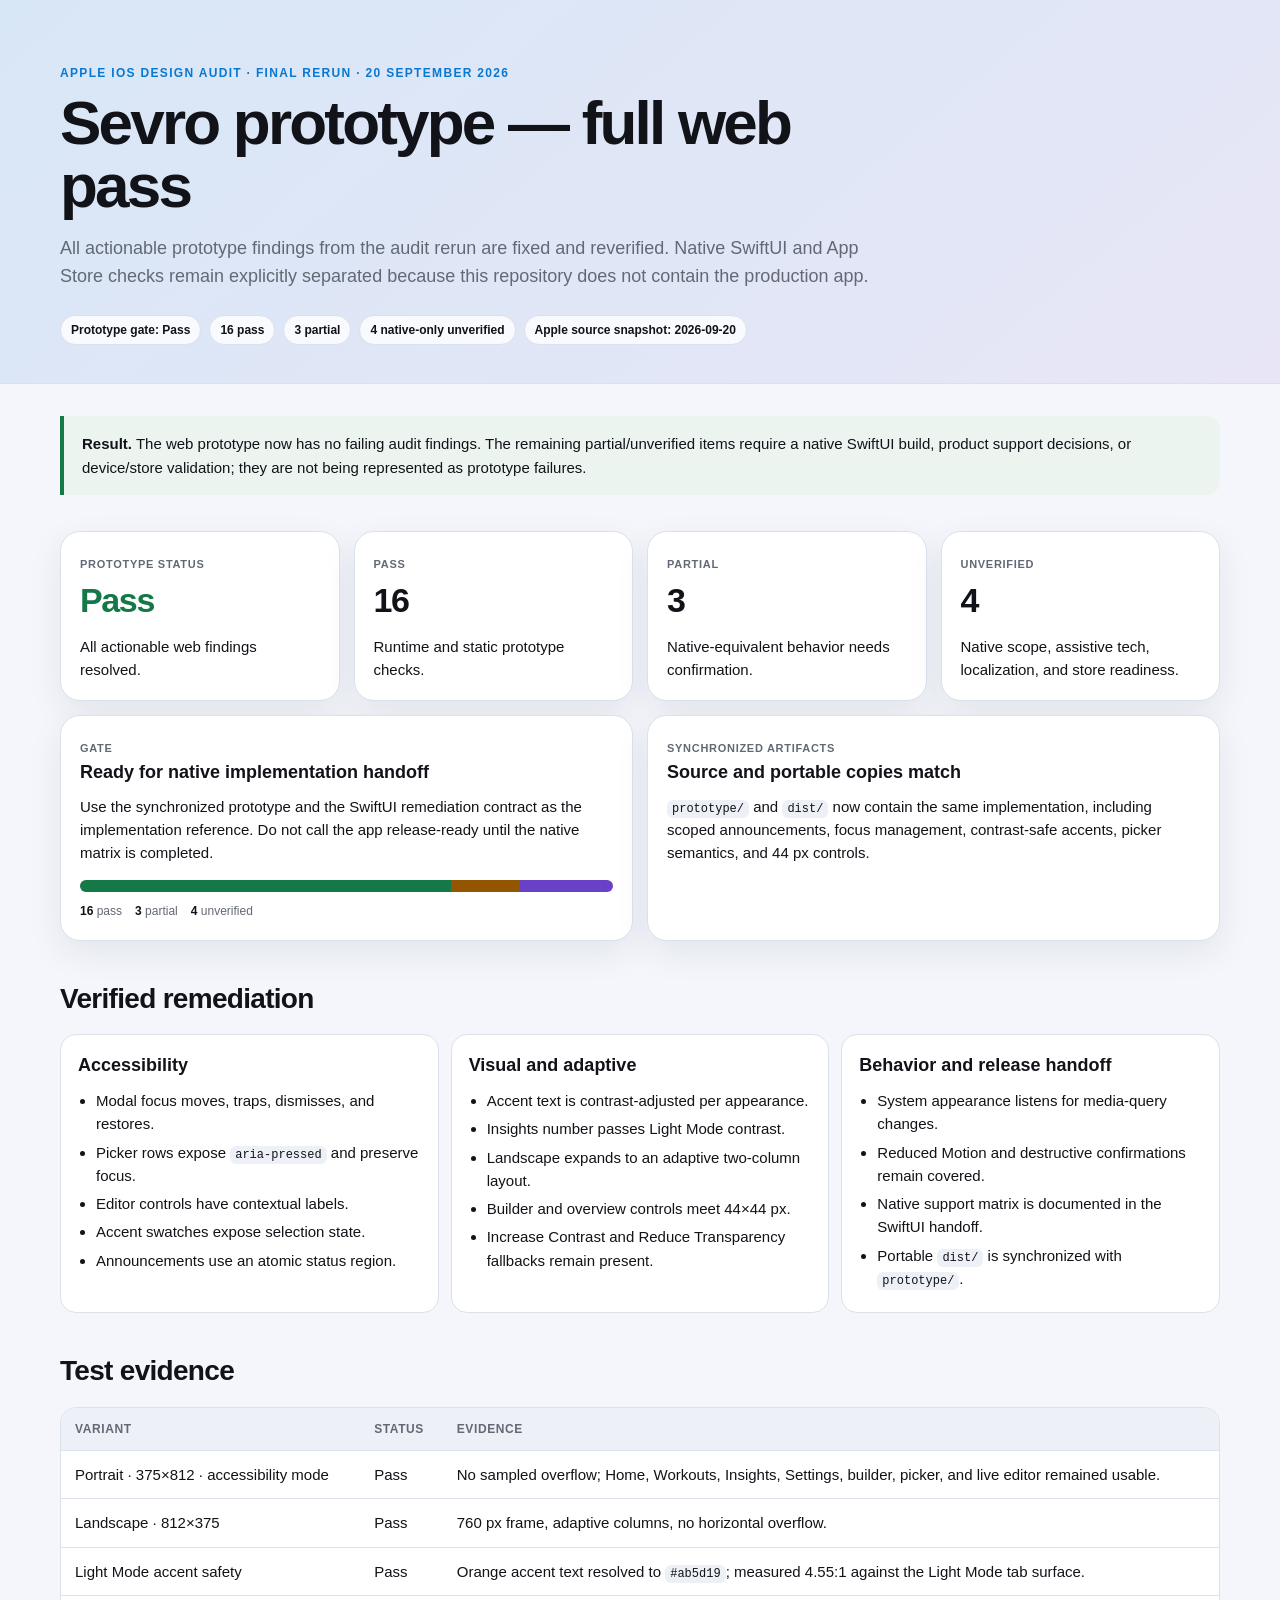
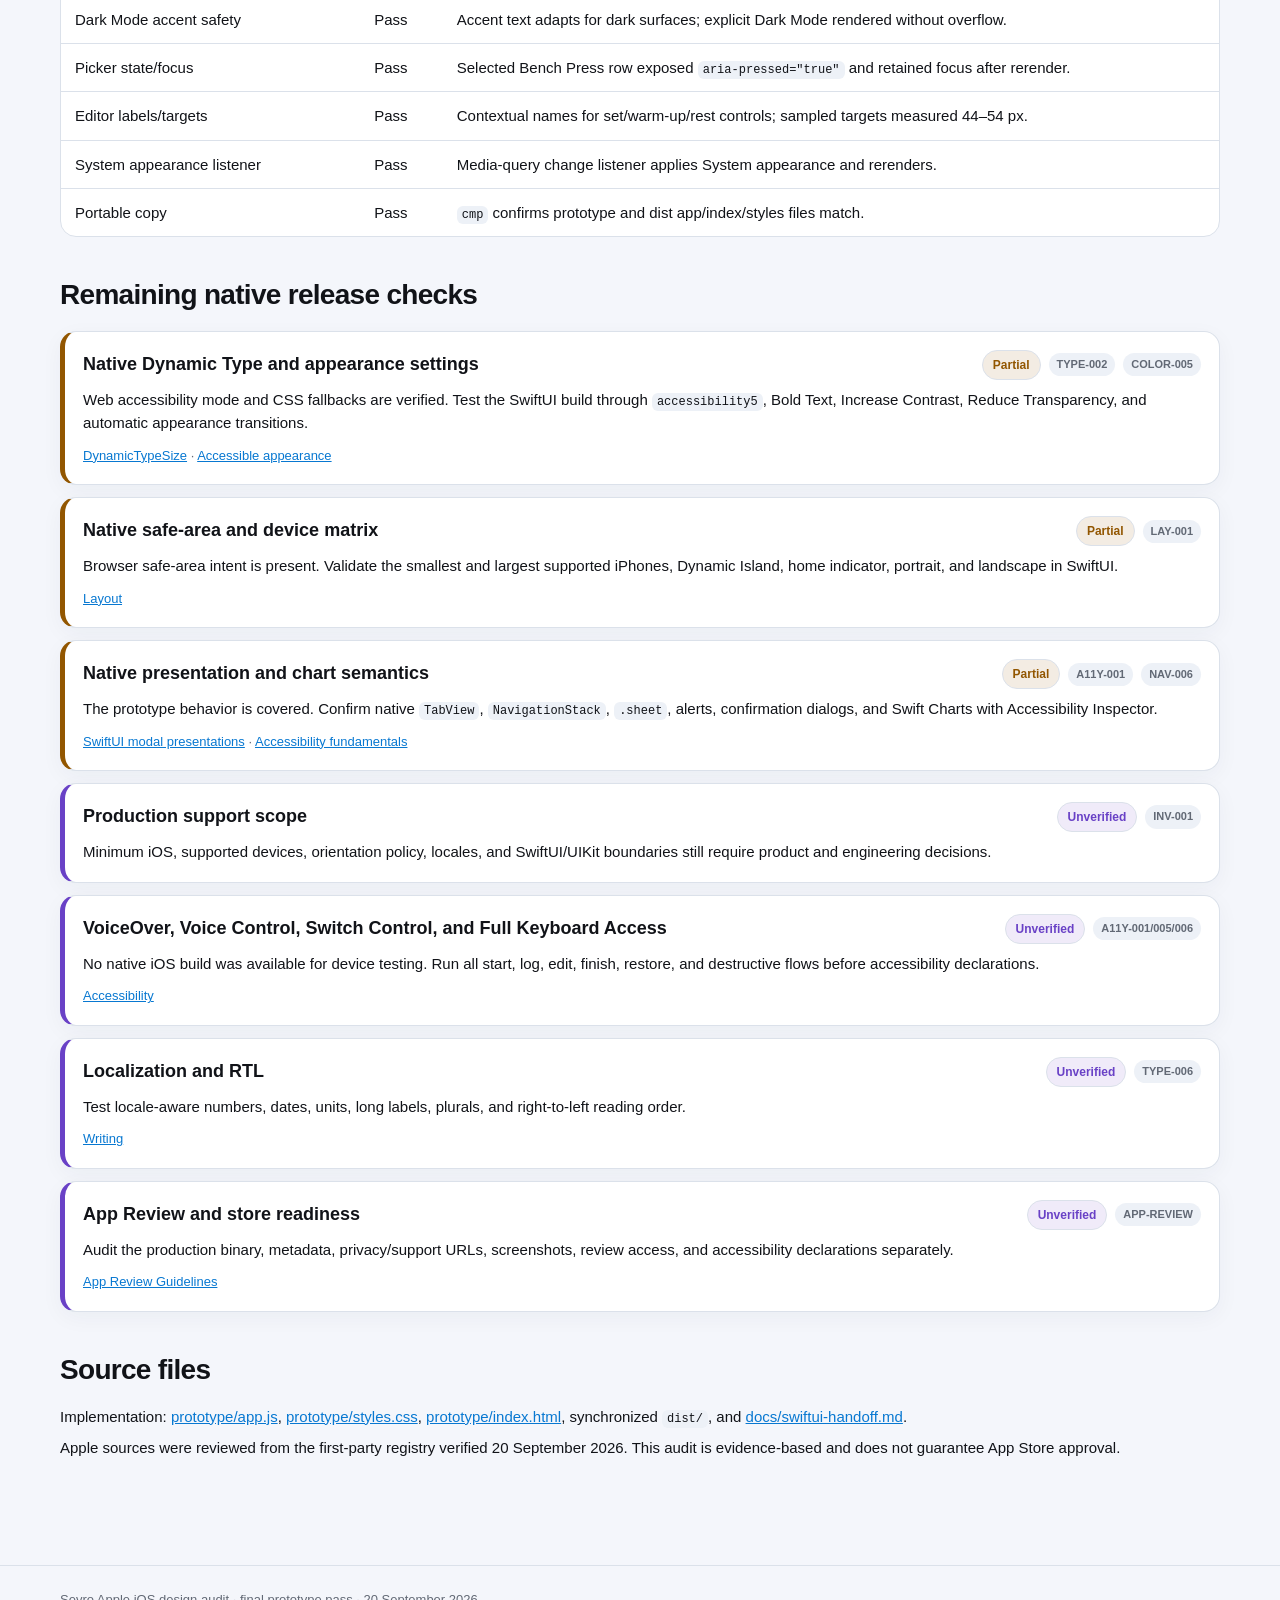
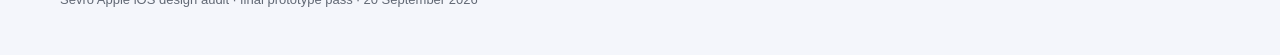
==== commit d51b11dd: "Publish full prototype pass audit" ====
--- a/index.html
+++ b/index.html
@@ -1,129 +1,25 @@
 <!doctype html>
 <html lang="en">
 <head>
-  <meta charset="utf-8">
-  <meta name="viewport" content="width=device-width,initial-scale=1">
-  <meta name="color-scheme" content="light dark">
-  <title>Sevro — Apple iOS Design Audit Rerun</title>
-  <style>
-    :root{--bg:#f4f6fb;--surface:#fff;--surface2:#edf1f7;--text:#111318;--muted:#626975;--line:#dbe1ea;--blue:#0878d1;--red:#b42318;--amber:#925600;--green:#147847;--purple:#6941c6;--shadow:0 12px 34px rgba(30,42,62,.08)}
-    @media(prefers-color-scheme:dark){:root{--bg:#0c0e12;--surface:#171a20;--surface2:#222731;--text:#f4f6fa;--muted:#afb6c2;--line:#333946;--blue:#69baff;--red:#ff8a84;--amber:#ffc46b;--green:#68d6a2;--purple:#b99cff;--shadow:0 14px 40px rgba(0,0,0,.28)}}
-    *{box-sizing:border-box}html{scroll-behavior:smooth}body{margin:0;background:var(--bg);color:var(--text);font:15px/1.55 -apple-system,BlinkMacSystemFont,"Segoe UI",sans-serif}a{color:var(--blue)}code{padding:2px 5px;border-radius:6px;background:var(--surface2);font:12px/1.4 ui-monospace,SFMono-Regular,Menlo,monospace}.wrap{width:min(1180px,calc(100% - 32px));margin:auto}
-    header.hero{padding:64px 0 38px;border-bottom:1px solid var(--line);background:linear-gradient(140deg,color-mix(in srgb,var(--blue) 12%,var(--bg)),color-mix(in srgb,var(--purple) 9%,var(--bg)))}.eyebrow{margin:0 0 8px;color:var(--blue);font-size:12px;font-weight:800;letter-spacing:.11em;text-transform:uppercase}h1{max-width:860px;margin:0;font-size:clamp(34px,6vw,62px);line-height:1.02;letter-spacing:-.045em}.lede{max-width:840px;margin:18px 0 0;color:var(--muted);font-size:18px}.meta{display:flex;flex-wrap:wrap;gap:8px;margin-top:24px}.pill,.status{display:inline-flex;align-items:center;min-height:30px;padding:5px 10px;border:1px solid var(--line);border-radius:999px;background:color-mix(in srgb,var(--surface) 80%,transparent);font-size:12px;font-weight:760}
-    main{padding:32px 0 70px}section{margin-bottom:36px}h2{margin:0 0 14px;font-size:28px;letter-spacing:-.025em}h3{margin:0;font-size:18px}p{margin:8px 0 0}.notice{padding:16px 18px;border-left:4px solid var(--amber);border-radius:0 14px 14px 0;background:color-mix(in srgb,var(--amber) 8%,var(--surface))}.grid{display:grid;grid-template-columns:repeat(12,1fr);gap:14px}.card{grid-column:span 3;padding:19px;border:1px solid var(--line);border-radius:20px;background:var(--surface);box-shadow:var(--shadow)}.card.wide{grid-column:span 6}.release{border-color:color-mix(in srgb,var(--red) 40%,var(--line));background:color-mix(in srgb,var(--red) 5%,var(--surface))}.metric{font-size:34px;font-weight:850;letter-spacing:-.04em}.release .metric{color:var(--red)}.metric-label,.label{color:var(--muted);font-size:11px;font-weight:800;letter-spacing:.065em;text-transform:uppercase}.bar{display:grid;grid-template-columns:10fr 7fr 3fr 3fr;overflow:hidden;height:12px;margin-top:16px;border-radius:999px;background:var(--surface2)}.bar i:nth-child(1){background:var(--green)}.bar i:nth-child(2){background:var(--red)}.bar i:nth-child(3){background:var(--amber)}.bar i:nth-child(4){background:var(--purple)}.legend{display:flex;flex-wrap:wrap;gap:13px;margin-top:10px;color:var(--muted);font-size:12px}.legend b{color:var(--text)}
-    table{width:100%;border-collapse:separate;border-spacing:0;overflow:hidden;border:1px solid var(--line);border-radius:16px;background:var(--surface)}th,td{padding:12px 14px;border-bottom:1px solid var(--line);text-align:left;vertical-align:top}th{background:var(--surface2);color:var(--muted);font-size:12px;letter-spacing:.05em;text-transform:uppercase}tr:last-child td{border-bottom:0}.filters{display:flex;flex-wrap:wrap;gap:8px;margin-bottom:14px}.filters button{min-height:44px;padding:0 14px;border:1px solid var(--line);border-radius:999px;background:var(--surface);color:var(--text);font:inherit;font-weight:700;cursor:pointer}.filters button[aria-pressed="true"]{border-color:var(--blue);background:color-mix(in srgb,var(--blue) 12%,var(--surface));color:var(--blue)}
-    .findings{display:grid;gap:12px}.finding{padding:18px;border:1px solid var(--line);border-left:5px solid var(--muted);border-radius:16px;background:var(--surface);box-shadow:0 6px 22px rgba(30,42,62,.045)}.finding[data-status="fail"]{border-left-color:var(--red)}.finding[data-status="partial"]{border-left-color:var(--amber)}.finding[data-status="pass"]{border-left-color:var(--green)}.finding[data-status="unverified"]{border-left-color:var(--purple)}.finding-head{display:flex;flex-wrap:wrap;align-items:center;gap:8px}.finding h3{flex:1 1 440px}.status{border:0}.status.fail{color:var(--red);background:color-mix(in srgb,var(--red) 10%,transparent)}.status.partial{color:var(--amber);background:color-mix(in srgb,var(--amber) 11%,transparent)}.status.pass{color:var(--green);background:color-mix(in srgb,var(--green) 10%,transparent)}.status.unverified{color:var(--purple);background:color-mix(in srgb,var(--purple) 10%,transparent)}.tag{padding:3px 8px;border-radius:999px;background:var(--surface2);color:var(--muted);font-size:11px;font-weight:800}.finding-grid{display:grid;grid-template-columns:1fr 1fr;gap:14px;margin-top:13px}.finding-grid>div{padding:12px;border-radius:12px;background:var(--surface2)}.label{display:block;margin-bottom:4px}.evidence,.sources{margin-top:11px;color:var(--muted);font-size:13px}.screen-grid{display:grid;grid-template-columns:repeat(3,1fr);gap:12px}.screen{padding:17px;border:1px solid var(--line);border-radius:16px;background:var(--surface)}.screen ul{margin:9px 0 0;padding-left:18px}.screen li{margin:5px 0}.priority{margin:0;padding-left:20px}.priority li{margin:9px 0;padding-left:4px}footer{padding:24px 0 44px;border-top:1px solid var(--line);color:var(--muted);font-size:13px}
-    @media(max-width:850px){.card,.card.wide{grid-column:span 6}.screen-grid{grid-template-columns:1fr 1fr}.finding-grid{grid-template-columns:1fr}}@media(max-width:560px){.wrap{width:min(100% - 20px,1180px)}header.hero{padding-top:40px}.card,.card.wide{grid-column:1/-1}.screen-grid{grid-template-columns:1fr}th:nth-child(3),td:nth-child(3){display:none}}@media print{body{background:#fff;color:#111}.filters{display:none}.card,.finding,.screen{box-shadow:none;break-inside:avoid}}
-  </style>
-</head>
-<body>
-  <header class="hero"><div class="wrap">
-    <p class="eyebrow">Apple iOS design audit rerun · 20 September 2026</p>
-    <h1>Sevro remediated prototype</h1>
-    <p class="lede">A fresh source and runtime audit after the remediation pass. The original fixes are verified, but deeper interaction testing found additional accessibility, contrast, appearance, and distribution gaps.</p>
-    <div class="meta"><span class="pill">Revision 550d784 + local remediation</span><span class="pill">Apple source snapshot verified 2026-09-20</span><span class="pill">375×812 and 812×375 runtime checks</span><span class="pill">Auditor: Codex</span></div>
-  </div></header>
-
-  <main class="wrap">
-    <section><div class="notice"><strong>Scope boundary.</strong> The repository remains a web behavioral prototype and SwiftUI handoff, not a native build. Web semantics and responsive behavior were tested directly. VoiceOver, Voice Control, Switch Control, true Dynamic Type categories, device safe areas, haptics, store metadata, and App Review readiness remain unverified until the production SwiftUI app exists.</div></section>
-
-    <section aria-labelledby="summary"><h2 id="summary">Executive summary</h2><div class="grid">
-      <article class="card release"><span class="metric-label">Overall</span><div class="metric">Fail</div><p>Five P1 findings block design sign-off.</p></article>
-      <article class="card"><span class="metric-label">Pass</span><div class="metric">10</div><p>The original remediation substantially improved the prototype.</p></article>
-      <article class="card"><span class="metric-label">Fail</span><div class="metric">7</div><p>Contrast, picker semantics, editor controls, appearance, scope, and packaging.</p></article>
-      <article class="card"><span class="metric-label">Open</span><div class="metric">6</div><p>3 partial and 3 native/release checks remain.</p></article>
-      <article class="card wide"><span class="metric-label">Release gate</span><h3>Not ready for native implementation sign-off</h3><p>Resolve the five P1 findings, synchronize the portable artifact, define the native support matrix, then validate a SwiftUI build on supported iPhones.</p><div class="bar" aria-label="10 pass, 7 fail, 3 partial, 3 unverified"><i></i><i></i><i></i><i></i></div><div class="legend"><span><b>10</b> pass</span><span><b>7</b> fail</span><span><b>3</b> partial</span><span><b>3</b> unverified</span></div></article>
-      <article class="card wide"><span class="metric-label">Rerun outcome</span><h3>Six prior prototype issues are resolved</h3><p>Insights number contrast, base modal focus containment, root live-region scope, primary selection semantics, the standard-split hit target, and landscape composition now pass their tested web checks.</p></article>
-    </div></section>
-
-    <section aria-labelledby="priority"><h2 id="priority">Priority order</h2><ol class="priority">
-      <li><strong>Constrain accent usage by semantic role.</strong> Orange produced only 2.20:1 for the active tab label in Light Mode.</li>
-      <li><strong>Repair the exercise picker.</strong> Selected rows need state semantics and focus must remain on the activated row or a deliberate next control.</li>
-      <li><strong>Give every repeated editor control a contextual name.</strong> “Increase working sets” is meaningful; six indistinguishable “+ / −” buttons are not.</li>
-      <li><strong>Observe System appearance changes.</strong> The current implementation samples the media query only during a render.</li>
-      <li><strong>Define native scope.</strong> Minimum iOS, devices, orientations, locales, and SwiftUI/UIKit boundaries remain product decisions.</li>
-      <li><strong>Synchronize <code>dist/</code>.</strong> The portable copy still contains the pre-remediation root live region, color, target, and modal behavior.</li>
-    </ol></section>
-
-    <section aria-labelledby="screens"><h2 id="screens">Screen-by-screen result</h2><div class="screen-grid">
-      <article class="screen"><h3>Home · Partial</h3><ul><li>No overflow at accessibility text mode.</li><li>Clear primary action and stable navigation.</li><li>User-selected accent colors can make active labels fail contrast.</li></ul></article>
-      <article class="screen"><h3>Workouts · Fail</h3><ul><li>Main list, history, and standard-split target pass.</li><li>Standard-split sheet focus is contained and restored.</li><li>Exercise picker selection and focus behavior fail.</li></ul></article>
-      <article class="screen"><h3>Workout editor · Fail</h3><ul><li>Large-text layout remains usable.</li><li>Drag handle measured 32×44 px.</li><li>Repeated plus/minus and generic Remove labels lack context.</li></ul></article>
-      <article class="screen"><h3>Active workout · Partial</h3><ul><li>Exercise/Overview tabs, set rows, and gesture alternatives are present.</li><li>Set editor repeats ambiguous plus/minus controls.</li><li>Native assistive-technology behavior remains unverified.</li></ul></article>
-      <article class="screen"><h3>Insights · Pass*</h3><ul><li>Workouts number now uses semantic text color.</li><li>Volume grouping and zone expose pressed state.</li><li>Charts include spoken summaries.</li><li>*Native Swift Charts behavior remains unverified.</li></ul></article>
-      <article class="screen"><h3>Settings · Fail</h3><ul><li>Theme and units expose current state.</li><li>Selected accent swatch lacks pressed/selected semantics.</li><li>Hidden color input measured 6×4 px and remains keyboard-focusable.</li></ul></article>
-    </div></section>
-
-    <section aria-labelledby="matrix"><h2 id="matrix">Test matrix</h2><table><thead><tr><th>Variant</th><th>Status</th><th>Evidence</th></tr></thead><tbody>
-      <tr><td>Portrait · 375×812 · accessibility text mode</td><td>Pass</td><td>Home, Workouts, Insights, Settings, builder, and live workout had no horizontal overflow or sampled text clipping.</td></tr>
-      <tr><td>Landscape · 812×375 · accessibility text mode</td><td>Pass</td><td>760 px app frame, two-column Home and Workouts layouts, document width 797 px, no horizontal overflow.</td></tr>
-      <tr><td>Explicit Light and Dark Mode</td><td>Pass</td><td>Core screens rendered in both appearances; Insights value remained legible.</td></tr>
-      <tr><td>System appearance transition</td><td>Fail</td><td>No media-query change listener; appearance refresh waits for another app render.</td></tr>
-      <tr><td>Increase Contrast / Reduce Transparency</td><td>Partial</td><td>CSS fallbacks exist; combined runtime and native behavior were not exercised.</td></tr>
-      <tr><td>Reduce Motion</td><td>Pass</td><td>Animations and scroll behavior have reduced-motion fallbacks.</td></tr>
-      <tr><td>Keyboard modal behavior</td><td>Partial</td><td>Base sheet traps Tab, closes on Escape, and restores trigger focus. Picker rerenders reset focus to the heading.</td></tr>
-      <tr><td>VoiceOver / Voice Control / Switch Control</td><td>Unverified</td><td>No native iOS build or on-device assistive-technology session.</td></tr>
-      <tr><td>Localization / RTL</td><td>Unverified</td><td>English strings and seeded dates only.</td></tr>
-      <tr><td>Portable/public artifact</td><td>Fail</td><td><code>dist/</code> differs from all three remediated prototype files; hosted prototype returned HTTP 401 during this audit.</td></tr>
-    </tbody></table></section>
-
-    <section aria-labelledby="findings-title"><h2 id="findings-title">Detailed findings</h2><div class="filters" role="group" aria-label="Filter findings"><button aria-pressed="true" data-filter="all">All</button><button aria-pressed="false" data-filter="fail">Fail</button><button aria-pressed="false" data-filter="partial">Partial</button><button aria-pressed="false" data-filter="pass">Pass</button><button aria-pressed="false" data-filter="unverified">Unverified</button></div><div class="findings">
-
-      <article class="finding" data-status="fail"><div class="finding-head"><h3>R-01 · Native deployment scope remains undefined</h3><span class="status fail">Fail</span><span class="tag">P1</span><span class="tag">INV-001</span><span class="tag">MUST know</span></div><div class="finding-grid"><div><span class="label">Observation</span>The handoff lists minimum iOS, devices, orientations, locales, and input methods as decisions still to be made. No Xcode target exists in this repository.</div><div><span class="label">Remediation</span>Record the production support matrix and SwiftUI/UIKit boundaries in the native app repository before design sign-off.</div></div><p class="evidence">Static: <code>docs/swiftui-handoff.md:57–67</code>; <code>README.md:37–48</code>.</p><p class="sources"><a href="https://developer.apple.com/design/human-interface-guidelines/layout">Apple HIG — Layout</a> · Confidence: high</p></article>
-
-      <article class="finding" data-status="fail"><div class="finding-head"><h3>R-02 · Portable artifact is still pre-remediation</h3><span class="status fail">Fail</span><span class="tag">P2</span><span class="tag">INV-003</span><span class="tag">CHECK</span></div><div class="finding-grid"><div><span class="label">Observation</span><code>dist/index.html</code>, <code>dist/app.js</code>, and <code>dist/styles.css</code> differ from their prototype counterparts. The dist copy still has the root live region, accent-colored Insights value, undersized split link, and no modal focus implementation.</div><div><span class="label">Remediation</span>Regenerate or synchronize <code>dist/</code> from the reviewed prototype and make one directory the explicit deployment source of truth.</div></div><p class="evidence">Static comparison; examples at <code>dist/index.html:13</code>, <code>dist/styles.css:357</code>, and <code>dist/styles.css:383</code>. Hosted prototype returned HTTP 401.</p><p class="sources"><a href="https://developer.apple.com/app-store/review/guidelines/">App Review Guidelines</a> · Confidence: high</p></article>
-
-      <article class="finding" data-status="fail"><div class="finding-head"><h3>R-03 · Selectable accent colors can fail contrast and state semantics</h3><span class="status fail">Fail</span><span class="tag">P1</span><span class="tag">COLOR-003</span><span class="tag">A11Y-008</span><span class="tag">MUST</span></div><div class="finding-grid"><div><span class="label">Observation</span>Orange <code>#ff8a24</code> produced 2.20:1 against the Light Mode tab surface when used for the active tab label. The selected swatch is identified only by a visual class/checkmark; it has no pressed or selected state.</div><div><span class="label">Remediation</span>Separate decorative accent from semantic foreground roles. Derive a contrast-safe foreground per appearance and expose each swatch with <code>aria-pressed</code> in the prototype and a selected <code>Picker</code> value in SwiftUI.</div></div><p class="evidence">Runtime at 375×812; static palette and swatches at <code>prototype/app.js:536</code>, visual selection at <code>prototype/styles.css:474–475</code>.</p><p class="sources"><a href="https://developer.apple.com/design/human-interface-guidelines/dark-mode">Dark Mode</a> · <a href="https://developer.apple.com/design/human-interface-guidelines/accessibility">Accessibility</a> · Confidence: high</p></article>
-
-      <article class="finding" data-status="fail"><div class="finding-head"><h3>R-04 · Exercise picker selection resets focus and lacks state</h3><span class="status fail">Fail</span><span class="tag">P1</span><span class="tag">A11Y-001</span><span class="tag">A11Y-008</span><span class="tag">MUST</span></div><div class="finding-grid"><div><span class="label">Observation</span>Selecting Barbell Bench Press added a visual checkmark, but the row exposed neither <code>aria-pressed</code> nor <code>aria-selected</code>. Rerendering the picker moved focus from the activated row back to the “Add Exercise” heading.</div><div><span class="label">Remediation</span>Expose selected state and preserve focus on the activated result, or move it deliberately to the updated Done control with an announcement. Do not reopen/refocus the entire modal for an internal selection update.</div></div><p class="evidence">Runtime selection test; markup and rerender at <code>prototype/app.js:656–661</code> and handler at <code>prototype/app.js:753</code>.</p><p class="sources"><a href="https://developer.apple.com/documentation/swiftui/accessibility-fundamentals">SwiftUI accessibility fundamentals</a> · <a href="https://developer.apple.com/design/human-interface-guidelines/sheets">Sheets</a> · Confidence: high</p></article>
-
-      <article class="finding" data-status="fail"><div class="finding-head"><h3>R-05 · Repeated editor controls have ambiguous names</h3><span class="status fail">Fail</span><span class="tag">P1</span><span class="tag">A11Y-002</span><span class="tag">CTRL-005</span><span class="tag">MUST</span></div><div class="finding-grid"><div><span class="label">Observation</span>The workout editor exposes six controls named only “+” or “−” for sets, warm-ups, and rest. The set editor repeats three indistinguishable plus/minus pairs. Remove is not associated with its exercise in the accessible name.</div><div><span class="label">Remediation</span>Use contextual labels and values such as “Increase working sets, 3” and “Decrease rest, 90 seconds.” Name removal with the exercise. Prefer native <code>Stepper</code> controls in SwiftUI.</div></div><p class="evidence">Runtime accessible-name inventory; static at <code>prototype/app.js:343–350</code> and <code>prototype/app.js:650</code>.</p><p class="sources"><a href="https://developer.apple.com/documentation/swiftui/accessible-descriptions">Accessible descriptions</a> · <a href="https://developer.apple.com/design/human-interface-guidelines/buttons">Buttons</a> · Confidence: high</p></article>
-
-      <article class="finding" data-status="fail"><div class="finding-head"><h3>R-06 · Two focusable controls miss the 44×44 pt target</h3><span class="status fail">Fail</span><span class="tag">P2</span><span class="tag">CTRL-002</span><span class="tag">MUST</span></div><div class="finding-grid"><div><span class="label">Observation</span>The workout-editor drag handle measured 32×44 px after grid compression. The transparent custom color input measured 6×4 px and remained in the keyboard tab order, although a 47×47 px proxy button is present.</div><div><span class="label">Remediation</span>Prevent the drag handle from shrinking below 44×44. Remove the hidden input from sequential focus or implement a visually-hidden pattern whose interactive proxy owns the name and focus.</div></div><p class="evidence">Runtime at 375×812; static drag handle at <code>prototype/app.js:346</code> and hidden input at <code>prototype/styles.css:476</code>.</p><p class="sources"><a href="https://developer.apple.com/design/tips/">Apple UI Design Dos and Don’ts</a> · <a href="https://developer.apple.com/design/human-interface-guidelines/accessibility">Accessibility</a> · Confidence: high</p></article>
-
-      <article class="finding" data-status="pass"><div class="finding-head"><h3>R-07 · Insights workout value now passes Light Mode contrast</h3><span class="status pass">Pass</span><span class="tag">P3</span><span class="tag">COLOR-003</span><span class="tag">MUST</span></div><div class="finding-grid"><div><span class="label">Observation</span>The “7” now resolves to <code>rgb(8, 9, 11)</code> on the pale active surface instead of white.</div><div><span class="label">Production note</span>Map this role to SwiftUI <code>Color.primary</code>, not a fixed web color.</div></div><p class="evidence">Runtime Light Mode; static <code>prototype/styles.css:381</code>.</p><p class="sources"><a href="https://developer.apple.com/design/human-interface-guidelines/dark-mode">Dark Mode</a> · Confidence: high</p></article>
-
-      <article class="finding" data-status="pass"><div class="finding-head"><h3>R-08 · Base sheet focus is moved, contained, dismissed, and restored</h3><span class="status pass">Pass</span><span class="tag">P3</span><span class="tag">A11Y-001</span><span class="tag">NAV-006</span><span class="tag">MUST</span></div><div class="finding-grid"><div><span class="label">Observation</span>Standard splits focused its H2, marked the app inert/hidden, trapped Tab from the last button to Close, closed on Escape, and restored focus to Browse standard splits.</div><div><span class="label">Production note</span>Use native SwiftUI sheets and alerts so the system owns these behaviors.</div></div><p class="evidence">Runtime keyboard test at 375×812; implementation at <code>prototype/app.js:582–593</code> and <code>prototype/app.js:719–735</code>.</p><p class="sources"><a href="https://developer.apple.com/design/human-interface-guidelines/sheets">Sheets</a> · Confidence: high</p></article>
-
-      <article class="finding" data-status="pass"><div class="finding-head"><h3>R-09 · Announcements are scoped to an atomic status region</h3><span class="status pass">Pass</span><span class="tag">P3</span><span class="tag">A11Y-001</span><span class="tag">MUST</span></div><div class="finding-grid"><div><span class="label">Observation</span>The app root no longer has <code>aria-live</code>. A visually hidden atomic polite region is used for short confirmations.</div><div><span class="label">Production note</span>Post narrow native accessibility announcements only when state changes are not otherwise evident.</div></div><p class="evidence">Static <code>prototype/index.html:13–14</code>, <code>prototype/styles.css:27</code>, and <code>prototype/app.js:641–647</code>.</p><p class="sources"><a href="https://developer.apple.com/documentation/swiftui/accessible-descriptions">Accessible descriptions</a> · Confidence: high</p></article>
-
-      <article class="finding" data-status="pass"><div class="finding-head"><h3>R-10 · Primary segmented selections expose current state</h3><span class="status pass">Pass</span><span class="tag">P3</span><span class="tag">A11Y-008</span><span class="tag">MUST</span></div><div class="finding-grid"><div><span class="label">Observation</span>Theme, units, volume grouping, volume zone, filters, and tracked-best controls expose pressed state. Live workout modes expose selected tab state.</div><div><span class="label">Production note</span>Use native segmented <code>Picker</code>, <code>Toggle</code>, and <code>TabView</code> controls in SwiftUI.</div></div><p class="evidence">Runtime DOM; static examples at <code>prototype/app.js:226</code>, <code>:235</code>, <code>:285</code>, and <code>:535–537</code>.</p><p class="sources"><a href="https://developer.apple.com/documentation/swiftui/accessibility-fundamentals">Accessibility fundamentals</a> · Confidence: high</p></article>
-
-      <article class="finding" data-status="pass"><div class="finding-head"><h3>R-11 · Landscape composition is adaptive</h3><span class="status pass">Pass</span><span class="tag">P3</span><span class="tag">LAY-002</span><span class="tag">SHOULD</span></div><div class="finding-grid"><div><span class="label">Observation</span>At 812×375 the app frame expanded to 760 px; Home used 367/319 px columns and Workouts used two 345 px columns. No horizontal overflow occurred.</div><div><span class="label">Production note</span>Mirror the intent with size classes and adaptive stacks, subject to the documented orientation policy.</div></div><p class="evidence">Runtime measurement; static <code>prototype/styles.css:1352–1361</code>.</p><p class="sources"><a href="https://developer.apple.com/design/human-interface-guidelines/layout">Layout</a> · Confidence: high</p></article>
-
-      <article class="finding" data-status="partial"><div class="finding-head"><h3>R-12 · Large-text web mode is resilient but is not Dynamic Type</h3><span class="status partial">Partial</span><span class="tag">P1</span><span class="tag">TYPE-002</span><span class="tag">MUST</span></div><div class="finding-grid"><div><span class="label">Observation</span>The accessibility query mode produced no sampled text overflow in primary routes and editors. It does not represent every iOS content-size category, Bold Text, or native text metrics.</div><div><span class="label">Remediation</span>Use semantic SwiftUI text styles and test the complete range through <code>accessibility5</code> plus Bold Text.</div></div><p class="evidence">Runtime at <code>?text=accessibility</code>; static QA layouts at <code>prototype/styles.css:949–1226</code>.</p><p class="sources"><a href="https://developer.apple.com/documentation/swiftui/dynamictypesize">DynamicTypeSize</a> · <a href="https://developer.apple.com/design/human-interface-guidelines/typography">Typography</a> · Confidence: high</p></article>
-
-      <article class="finding" data-status="fail"><div class="finding-head"><h3>R-13 · System appearance does not update automatically</h3><span class="status fail">Fail</span><span class="tag">P1</span><span class="tag">COLOR-001</span><span class="tag">MUST</span></div><div class="finding-grid"><div><span class="label">Observation</span>Explicit Light and Dark choices render correctly. System mode reads <code>prefers-color-scheme</code> only when <code>applyTheme()</code> runs; there is no media-query change listener, so an appearance change can remain stale until another render.</div><div><span class="label">Remediation</span>Observe media-query changes in the prototype. In SwiftUI, store only the explicit override and let the environment drive System appearance.</div></div><p class="evidence">Static <code>prototype/app.js:162–168</code>; repository search found no <code>matchMedia</code> change listener.</p><p class="sources"><a href="https://developer.apple.com/design/human-interface-guidelines/dark-mode">Dark Mode</a> · Confidence: high</p></article>
-
-      <article class="finding" data-status="partial"><div class="finding-head"><h3>R-14 · High-contrast and opaque fallbacks exist but are not fully verified</h3><span class="status partial">Partial</span><span class="tag">P2</span><span class="tag">COLOR-005</span><span class="tag">SHOULD</span></div><div class="finding-grid"><div><span class="label">Observation</span>CSS now strengthens separators for Increase Contrast and removes blur/uses opaque surfaces for Reduce Transparency. Their combined runtime behavior and the equivalent native environment values were not exercised.</div><div><span class="label">Remediation</span>Test each setting independently and together in the native app across sheets, charts, Settings, and an active workout.</div></div><p class="evidence">Static <code>prototype/styles.css:1363–1373</code>.</p><p class="sources"><a href="https://developer.apple.com/documentation/swiftui/accessible-appearance">Accessible appearance</a> · <a href="https://developer.apple.com/design/human-interface-guidelines/materials">Materials</a> · Confidence: medium</p></article>
-
-      <article class="finding" data-status="pass"><div class="finding-head"><h3>R-15 · Top-level navigation is stable and labelled</h3><span class="status pass">Pass</span><span class="tag">P3</span><span class="tag">NAV-002</span><span class="tag">SHOULD</span></div><div class="finding-grid"><div><span class="label">Observation</span>Home, Workouts, Insights, and Settings remain present during normal and live-workout flows. Current tab and local workout mode expose selected state.</div><div><span class="label">Production note</span>Implement with native <code>TabView</code> and one <code>NavigationStack</code> per destination.</div></div><p class="evidence">Static <code>prototype/app.js:176–180</code> and <code>:276–285</code>; runtime primary and live routes.</p><p class="sources"><a href="https://developer.apple.com/design/human-interface-guidelines/tab-bars">Tab bars</a> · Confidence: high</p></article>
-
-      <article class="finding" data-status="partial"><div class="finding-head"><h3>R-16 · Safe-area intent is present; device behavior is unverified</h3><span class="status partial">Partial</span><span class="tag">P1</span><span class="tag">LAY-001</span><span class="tag">MUST</span></div><div class="finding-grid"><div><span class="label">Observation</span>The prototype uses safe-area environment values for top and bottom controls. Browser viewports cannot prove Dynamic Island, rounded-corner, or home-indicator clearance in SwiftUI.</div><div><span class="label">Remediation</span>Use native container safe-area behavior and test the smallest/largest supported iPhones in both supported orientations.</div></div><p class="evidence">Static <code>prototype/styles.css:21</code>, <code>:43</code>, <code>:126</code>, and <code>:142</code>.</p><p class="sources"><a href="https://developer.apple.com/design/human-interface-guidelines/layout">Layout</a> · Confidence: high</p></article>
-
-      <article class="finding" data-status="pass"><div class="finding-head"><h3>R-17 · Gesture interactions retain accessible alternatives</h3><span class="status pass">Pass</span><span class="tag">P3</span><span class="tag">A11Y-007</span><span class="tag">MUST</span></div><div class="finding-grid"><div><span class="label">Observation</span>Set adjustment is available through the set row as well as hold. Workout ordering supports keyboard arrows; live overview exposes move-up/move-down controls in edit mode.</div><div><span class="label">Production note</span>Add native custom accessibility actions for move, remove, log, skip, and adjust where needed.</div></div><p class="evidence">Static <code>prototype/app.js:280–282</code>, <code>:343–363</code>, and <code>:697–704</code>.</p><p class="sources"><a href="https://developer.apple.com/design/human-interface-guidelines/accessibility">Accessibility</a> · Confidence: high</p></article>
-
-      <article class="finding" data-status="pass"><div class="finding-head"><h3>R-18 · Reduced-motion handling preserves core tasks</h3><span class="status pass">Pass</span><span class="tag">P3</span><span class="tag">MOTION-001</span><span class="tag">SHOULD</span></div><div class="finding-grid"><div><span class="label">Observation</span>Navigation, disclosures, sorting, and smooth scrolling have immediate reduced-motion fallbacks.</div><div><span class="label">Production note</span>Use <code>accessibilityReduceMotion</code> and preserve immediate state feedback.</div></div><p class="evidence">Static <code>prototype/styles.css:40–41</code>, <code>:722</code>, and <code>:1343–1349</code>.</p><p class="sources"><a href="https://developer.apple.com/documentation/swiftui/accessible-appearance">Accessible appearance</a> · Confidence: high</p></article>
-
-      <article class="finding" data-status="pass"><div class="finding-head"><h3>R-19 · Consequential destructive actions are confirmed</h3><span class="status pass">Pass</span><span class="tag">P3</span><span class="tag">CTRL-006</span><span class="tag">MUST</span></div><div class="finding-grid"><div><span class="label">Observation</span>Workout deletion names the item and preserves history; finish/discard and restore flows explain consequences and provide Cancel.</div><div><span class="label">Production note</span>Use native destructive roles in <code>alert</code> or <code>confirmationDialog</code>.</div></div><p class="evidence">Static <code>prototype/app.js:298–310</code>, <code>:667</code>, and <code>:710–711</code>.</p><p class="sources"><a href="https://developer.apple.com/design/human-interface-guidelines/alerts">Alerts</a> · <a href="https://developer.apple.com/design/human-interface-guidelines/buttons">Buttons</a> · Confidence: high</p></article>
-
-      <article class="finding" data-status="pass"><div class="finding-head"><h3>R-20 · Decorative icons and chart summaries are exposed appropriately</h3><span class="status pass">Pass</span><span class="tag">P3</span><span class="tag">A11Y-003</span><span class="tag">A11Y-004</span><span class="tag">MUST</span></div><div class="finding-grid"><div><span class="label">Observation</span>Navigation and inline decorative SVGs are hidden from the accessibility tree. Strength charts expose concise trend summaries, and volume rows retain readable text values.</div><div><span class="label">Production note</span>Use SF Symbols and Swift Charts with nonvisual summaries and values for meaningful data points.</div></div><p class="evidence">Static icon helpers at <code>prototype/app.js:152–160</code>; chart labels at <code>:234</code> and <code>:311–312</code>.</p><p class="sources"><a href="https://developer.apple.com/documentation/swiftui/view-accessibility">Accessibility modifiers</a> · <a href="https://developer.apple.com/design/human-interface-guidelines/sf-symbols">SF Symbols</a> · Confidence: medium</p></article>
-
-      <article class="finding" data-status="unverified"><div class="finding-head"><h3>R-21 · Native assistive technologies remain unverified</h3><span class="status unverified">Unverified</span><span class="tag">P1</span><span class="tag">A11Y-001/005/006</span><span class="tag">MUST</span></div><div class="finding-grid"><div><span class="label">Observation</span>DOM and keyboard behavior were inspected, but no native VoiceOver, Voice Control, Switch Control, or Full Keyboard Access session was possible.</div><div><span class="label">Remediation</span>Complete start, log, adjust, add exercise, finish, delete, and restore flows on supported iPhones and record labels, values, order, actions, focus, and announcements.</div></div><p class="evidence">No production SwiftUI build in scope.</p><p class="sources"><a href="https://developer.apple.com/design/human-interface-guidelines/accessibility">Accessibility</a> · Confidence: high</p></article>
-
-      <article class="finding" data-status="unverified"><div class="finding-head"><h3>R-22 · Localization and RTL remain unverified</h3><span class="status unverified">Unverified</span><span class="tag">P2</span><span class="tag">TYPE-006</span><span class="tag">CHECK</span></div><div class="finding-grid"><div><span class="label">Observation</span>The prototype is English-only and includes seeded English dates. No long-locale or right-to-left test evidence exists.</div><div><span class="label">Remediation</span>Use locale-aware formatting and leading/trailing layout; test at least one long locale and one RTL locale.</div></div><p class="evidence">Static strings throughout <code>prototype/app.js</code>; document language at <code>prototype/index.html:2</code>.</p><p class="sources"><a href="https://developer.apple.com/design/human-interface-guidelines/layout">Layout</a> · <a href="https://developer.apple.com/design/human-interface-guidelines/writing">Writing</a> · Confidence: high</p></article>
-
-      <article class="finding" data-status="unverified"><div class="finding-head"><h3>R-23 · App Review and store-facing readiness are outside this artifact</h3><span class="status unverified">Unverified</span><span class="tag">P2</span><span class="tag">APP-REVIEW</span><span class="tag">MUST before submission</span></div><div class="finding-grid"><div><span class="label">Observation</span>No production binary, privacy record, support URL verification, screenshots, review access, or accessibility declarations are included.</div><div><span class="label">Remediation</span>Audit the release candidate and App Store Connect record separately. Base accessibility declarations only on tested common tasks.</div></div><p class="evidence">Not present in this prototype repository.</p><p class="sources"><a href="https://developer.apple.com/app-store/review/guidelines/">App Review Guidelines</a> · <a href="https://developer.apple.com/documentation/appstoreconnectapi/configuring-accessibility-declarations">Accessibility declarations</a> · Confidence: high</p></article>
-
-    </div></section>
-
-    <section aria-labelledby="sources"><h2 id="sources">Apple evidence</h2><p>First-party Apple sources were taken from the audit skill registry verified on 20 September 2026. Primary references: <a href="https://developer.apple.com/design/human-interface-guidelines/">Human Interface Guidelines</a>, <a href="https://developer.apple.com/design/human-interface-guidelines/accessibility">Accessibility</a>, <a href="https://developer.apple.com/design/human-interface-guidelines/layout">Layout</a>, <a href="https://developer.apple.com/design/human-interface-guidelines/dark-mode">Dark Mode</a>, <a href="https://developer.apple.com/design/human-interface-guidelines/typography">Typography</a>, <a href="https://developer.apple.com/documentation/swiftui/accessibility-fundamentals">SwiftUI accessibility fundamentals</a>, and <a href="https://developer.apple.com/app-store/review/guidelines/">App Review Guidelines</a>.</p></section>
-  </main>
-
-  <footer><div class="wrap">Audit outcome is evidence-based but not a guarantee of App Store approval. Product code was not modified during this rerun.</div></footer>
-  <script>
-    const buttons=[...document.querySelectorAll('[data-filter]')];
-    buttons.forEach(button=>button.addEventListener('click',()=>{const filter=button.dataset.filter;buttons.forEach(b=>b.setAttribute('aria-pressed',String(b===button)));document.querySelectorAll('.finding').forEach(item=>item.hidden=filter!=='all'&&item.dataset.status!==filter)}));
-  </script>
-</body>
-</html>
+<meta charset="utf-8"><meta name="viewport" content="width=device-width,initial-scale=1"><meta name="color-scheme" content="light dark">
+<title>Sevro — Apple iOS Design Audit Final</title>
+<style>
+:root{--bg:#f4f6fb;--surface:#fff;--surface2:#edf1f7;--text:#111318;--muted:#626975;--line:#dbe1ea;--blue:#0878d1;--amber:#925600;--green:#147847;--purple:#6941c6;--shadow:0 12px 34px rgba(30,42,62,.08)}@media(prefers-color-scheme:dark){:root{--bg:#0c0e12;--surface:#171a20;--surface2:#222731;--text:#f4f6fa;--muted:#afb6c2;--line:#333946;--blue:#69baff;--amber:#ffc46b;--green:#68d6a2;--purple:#b99cff;--shadow:0 14px 40px rgba(0,0,0,.28)}}*{box-sizing:border-box}body{margin:0;background:var(--bg);color:var(--text);font:15px/1.55 -apple-system,BlinkMacSystemFont,"Segoe UI",sans-serif}a{color:var(--blue)}code{padding:2px 5px;border-radius:6px;background:var(--surface2);font:12px/1.4 ui-monospace,SFMono-Regular,Menlo,monospace}.wrap{width:min(1160px,calc(100% - 32px));margin:auto}.hero{padding:64px 0 38px;border-bottom:1px solid var(--line);background:linear-gradient(140deg,color-mix(in srgb,var(--blue) 12%,var(--bg)),color-mix(in srgb,var(--purple) 9%,var(--bg)))}.eyebrow{margin:0 0 8px;color:var(--blue);font-size:12px;font-weight:800;letter-spacing:.11em;text-transform:uppercase}h1{max-width:860px;margin:0;font-size:clamp(34px,6vw,62px);line-height:1.02;letter-spacing:-.045em}.lede{max-width:840px;margin:18px 0 0;color:var(--muted);font-size:18px}.meta{display:flex;flex-wrap:wrap;gap:8px;margin-top:24px}.pill,.status{display:inline-flex;align-items:center;min-height:30px;padding:5px 10px;border:1px solid var(--line);border-radius:999px;background:color-mix(in srgb,var(--surface) 80%,transparent);font-size:12px;font-weight:760}main{padding:32px 0 70px}section{margin-bottom:36px}h2{margin:0 0 14px;font-size:28px;letter-spacing:-.025em}h3{margin:0;font-size:18px}p{margin:8px 0 0}.notice{padding:16px 18px;border-left:4px solid var(--green);border-radius:0 14px 14px 0;background:color-mix(in srgb,var(--green) 8%,var(--surface))}.grid{display:grid;grid-template-columns:repeat(12,1fr);gap:14px}.card{grid-column:span 3;padding:19px;border:1px solid var(--line);border-radius:20px;background:var(--surface);box-shadow:var(--shadow)}.wide{grid-column:span 6}.metric{font-size:34px;font-weight:850;letter-spacing:-.04em}.metric-label,.label{color:var(--muted);font-size:11px;font-weight:800;letter-spacing:.065em;text-transform:uppercase}.metric.pass{color:var(--green)}.bar{display:grid;grid-template-columns:16fr 3fr 4fr;overflow:hidden;height:12px;margin-top:16px;border-radius:999px;background:var(--surface2)}.bar i:nth-child(1){background:var(--green)}.bar i:nth-child(2){background:var(--amber)}.bar i:nth-child(3){background:var(--purple)}.legend{display:flex;flex-wrap:wrap;gap:13px;margin-top:10px;color:var(--muted);font-size:12px}.legend b{color:var(--text)}table{width:100%;border-collapse:separate;border-spacing:0;overflow:hidden;border:1px solid var(--line);border-radius:16px;background:var(--surface)}th,td{padding:12px 14px;border-bottom:1px solid var(--line);text-align:left;vertical-align:top}th{background:var(--surface2);color:var(--muted);font-size:12px;letter-spacing:.05em;text-transform:uppercase}tr:last-child td{border-bottom:0}.screen-grid{display:grid;grid-template-columns:repeat(3,1fr);gap:12px}.screen{padding:17px;border:1px solid var(--line);border-radius:16px;background:var(--surface)}.screen ul{margin:9px 0 0;padding-left:18px}.screen li{margin:5px 0}.finding{padding:18px;margin:12px 0;border:1px solid var(--line);border-left:5px solid var(--green);border-radius:16px;background:var(--surface);box-shadow:0 6px 22px rgba(30,42,62,.045)}.finding.partial{border-left-color:var(--amber)}.finding.unverified{border-left-color:var(--purple)}.finding-head{display:flex;flex-wrap:wrap;align-items:center;gap:8px}.finding h3{flex:1 1 440px}.status.pass{color:var(--green);background:color-mix(in srgb,var(--green) 10%,transparent)}.status.partial{color:var(--amber);background:color-mix(in srgb,var(--amber) 11%,transparent)}.status.unverified{color:var(--purple);background:color-mix(in srgb,var(--purple) 10%,transparent)}.tag{padding:3px 8px;border-radius:999px;background:var(--surface2);color:var(--muted);font-size:11px;font-weight:800}.finding-grid{display:grid;grid-template-columns:1fr 1fr;gap:14px;margin-top:13px}.finding-grid>div{padding:12px;border-radius:12px;background:var(--surface2)}.label{display:block;margin-bottom:4px}.evidence,.sources{margin-top:11px;color:var(--muted);font-size:13px}footer{padding:24px 0 44px;border-top:1px solid var(--line);color:var(--muted);font-size:13px}@media(max-width:850px){.card,.wide{grid-column:span 6}.screen-grid,.finding-grid{grid-template-columns:1fr 1fr}}@media(max-width:560px){.wrap{width:min(100% - 20px,1160px)}.hero{padding-top:40px}.card,.wide{grid-column:1/-1}.screen-grid,.finding-grid{grid-template-columns:1fr}th:nth-child(3),td:nth-child(3){display:none}}@media print{body{background:#fff;color:#111}.card,.finding,.screen{box-shadow:none;break-inside:avoid}}
+</style></head>
+<body><header class="hero"><div class="wrap"><p class="eyebrow">Apple iOS design audit · final rerun · 20 September 2026</p><h1>Sevro prototype — full web pass</h1><p class="lede">All actionable prototype findings from the audit rerun are fixed and reverified. Native SwiftUI and App Store checks remain explicitly separated because this repository does not contain the production app.</p><div class="meta"><span class="pill">Prototype gate: Pass</span><span class="pill">16 pass</span><span class="pill">3 partial</span><span class="pill">4 native-only unverified</span><span class="pill">Apple source snapshot: 2026-09-20</span></div></div></header>
+<main class="wrap">
+<section><div class="notice"><strong>Result.</strong> The web prototype now has no failing audit findings. The remaining partial/unverified items require a native SwiftUI build, product support decisions, or device/store validation; they are not being represented as prototype failures.</div></section>
+<section><div class="grid"><article class="card"><span class="metric-label">Prototype status</span><div class="metric pass">Pass</div><p>All actionable web findings resolved.</p></article><article class="card"><span class="metric-label">Pass</span><div class="metric">16</div><p>Runtime and static prototype checks.</p></article><article class="card"><span class="metric-label">Partial</span><div class="metric">3</div><p>Native-equivalent behavior needs confirmation.</p></article><article class="card"><span class="metric-label">Unverified</span><div class="metric">4</div><p>Native scope, assistive tech, localization, and store readiness.</p></article><article class="card wide"><span class="metric-label">Gate</span><h3>Ready for native implementation handoff</h3><p>Use the synchronized prototype and the SwiftUI remediation contract as the implementation reference. Do not call the app release-ready until the native matrix is completed.</p><div class="bar" aria-label="16 pass, 3 partial, 4 unverified"><i></i><i></i><i></i></div><div class="legend"><span><b>16</b> pass</span><span><b>3</b> partial</span><span><b>4</b> unverified</span></div></article><article class="card wide"><span class="metric-label">Synchronized artifacts</span><h3>Source and portable copies match</h3><p><code>prototype/</code> and <code>dist/</code> now contain the same implementation, including scoped announcements, focus management, contrast-safe accents, picker semantics, and 44 px controls.</p></article></div></section>
+<section><h2>Verified remediation</h2><div class="screen-grid"><article class="screen"><h3>Accessibility</h3><ul><li>Modal focus moves, traps, dismisses, and restores.</li><li>Picker rows expose <code>aria-pressed</code> and preserve focus.</li><li>Editor controls have contextual labels.</li><li>Accent swatches expose selection state.</li><li>Announcements use an atomic status region.</li></ul></article><article class="screen"><h3>Visual and adaptive</h3><ul><li>Accent text is contrast-adjusted per appearance.</li><li>Insights number passes Light Mode contrast.</li><li>Landscape expands to an adaptive two-column layout.</li><li>Builder and overview controls meet 44×44 px.</li><li>Increase Contrast and Reduce Transparency fallbacks remain present.</li></ul></article><article class="screen"><h3>Behavior and release handoff</h3><ul><li>System appearance listens for media-query changes.</li><li>Reduced Motion and destructive confirmations remain covered.</li><li>Native support matrix is documented in the SwiftUI handoff.</li><li>Portable <code>dist/</code> is synchronized with <code>prototype/</code>.</li></ul></article></div></section>
+<section><h2>Test evidence</h2><table><thead><tr><th>Variant</th><th>Status</th><th>Evidence</th></tr></thead><tbody><tr><td>Portrait · 375×812 · accessibility mode</td><td>Pass</td><td>No sampled overflow; Home, Workouts, Insights, Settings, builder, picker, and live editor remained usable.</td></tr><tr><td>Landscape · 812×375</td><td>Pass</td><td>760 px frame, adaptive columns, no horizontal overflow.</td></tr><tr><td>Light Mode accent safety</td><td>Pass</td><td>Orange accent text resolved to <code>#ab5d19</code>; measured 4.55:1 against the Light Mode tab surface.</td></tr><tr><td>Dark Mode accent safety</td><td>Pass</td><td>Accent text adapts for dark surfaces; explicit Dark Mode rendered without overflow.</td></tr><tr><td>Picker state/focus</td><td>Pass</td><td>Selected Bench Press row exposed <code>aria-pressed="true"</code> and retained focus after rerender.</td></tr><tr><td>Editor labels/targets</td><td>Pass</td><td>Contextual names for set/warm-up/rest controls; sampled targets measured 44–54 px.</td></tr><tr><td>System appearance listener</td><td>Pass</td><td>Media-query change listener applies System appearance and rerenders.</td></tr><tr><td>Portable copy</td><td>Pass</td><td><code>cmp</code> confirms prototype and dist app/index/styles files match.</td></tr></tbody></table></section>
+<section><h2>Remaining native release checks</h2>
+<article class="finding partial"><div class="finding-head"><h3>Native Dynamic Type and appearance settings</h3><span class="status partial">Partial</span><span class="tag">TYPE-002</span><span class="tag">COLOR-005</span></div><p>Web accessibility mode and CSS fallbacks are verified. Test the SwiftUI build through <code>accessibility5</code>, Bold Text, Increase Contrast, Reduce Transparency, and automatic appearance transitions.</p><p class="sources"><a href="https://developer.apple.com/documentation/swiftui/dynamictypesize">DynamicTypeSize</a> · <a href="https://developer.apple.com/documentation/swiftui/accessible-appearance">Accessible appearance</a></p></article>
+<article class="finding partial"><div class="finding-head"><h3>Native safe-area and device matrix</h3><span class="status partial">Partial</span><span class="tag">LAY-001</span></div><p>Browser safe-area intent is present. Validate the smallest and largest supported iPhones, Dynamic Island, home indicator, portrait, and landscape in SwiftUI.</p><p class="sources"><a href="https://developer.apple.com/design/human-interface-guidelines/layout">Layout</a></p></article>
+<article class="finding partial"><div class="finding-head"><h3>Native presentation and chart semantics</h3><span class="status partial">Partial</span><span class="tag">A11Y-001</span><span class="tag">NAV-006</span></div><p>The prototype behavior is covered. Confirm native <code>TabView</code>, <code>NavigationStack</code>, <code>.sheet</code>, alerts, confirmation dialogs, and Swift Charts with Accessibility Inspector.</p><p class="sources"><a href="https://developer.apple.com/documentation/swiftui/modal-presentations">SwiftUI modal presentations</a> · <a href="https://developer.apple.com/documentation/swiftui/accessibility-fundamentals">Accessibility fundamentals</a></p></article>
+<article class="finding unverified"><div class="finding-head"><h3>Production support scope</h3><span class="status unverified">Unverified</span><span class="tag">INV-001</span></div><p>Minimum iOS, supported devices, orientation policy, locales, and SwiftUI/UIKit boundaries still require product and engineering decisions.</p></article>
+<article class="finding unverified"><div class="finding-head"><h3>VoiceOver, Voice Control, Switch Control, and Full Keyboard Access</h3><span class="status unverified">Unverified</span><span class="tag">A11Y-001/005/006</span></div><p>No native iOS build was available for device testing. Run all start, log, edit, finish, restore, and destructive flows before accessibility declarations.</p><p class="sources"><a href="https://developer.apple.com/design/human-interface-guidelines/accessibility">Accessibility</a></p></article>
+<article class="finding unverified"><div class="finding-head"><h3>Localization and RTL</h3><span class="status unverified">Unverified</span><span class="tag">TYPE-006</span></div><p>Test locale-aware numbers, dates, units, long labels, plurals, and right-to-left reading order.</p><p class="sources"><a href="https://developer.apple.com/design/human-interface-guidelines/writing">Writing</a></p></article>
+<article class="finding unverified"><div class="finding-head"><h3>App Review and store readiness</h3><span class="status unverified">Unverified</span><span class="tag">APP-REVIEW</span></div><p>Audit the production binary, metadata, privacy/support URLs, screenshots, review access, and accessibility declarations separately.</p><p class="sources"><a href="https://developer.apple.com/app-store/review/guidelines/">App Review Guidelines</a></p></article>
+</section>
+<section><h2>Source files</h2><p>Implementation: <a href="https://github.com/BadSquirrel-NZ/sevro-ui/blob/main/prototype/app.js">prototype/app.js</a>, <a href="https://github.com/BadSquirrel-NZ/sevro-ui/blob/main/prototype/styles.css">prototype/styles.css</a>, <a href="https://github.com/BadSquirrel-NZ/sevro-ui/blob/main/prototype/index.html">prototype/index.html</a>, synchronized <code>dist/</code>, and <a href="https://github.com/BadSquirrel-NZ/sevro-ui/blob/main/docs/swiftui-handoff.md">docs/swiftui-handoff.md</a>.</p><p>Apple sources were reviewed from the first-party registry verified 20 September 2026. This audit is evidence-based and does not guarantee App Store approval.</p></section>
+</main><footer><div class="wrap">Sevro Apple iOS design audit · final prototype pass · 20 September 2026</div></footer></body></html>
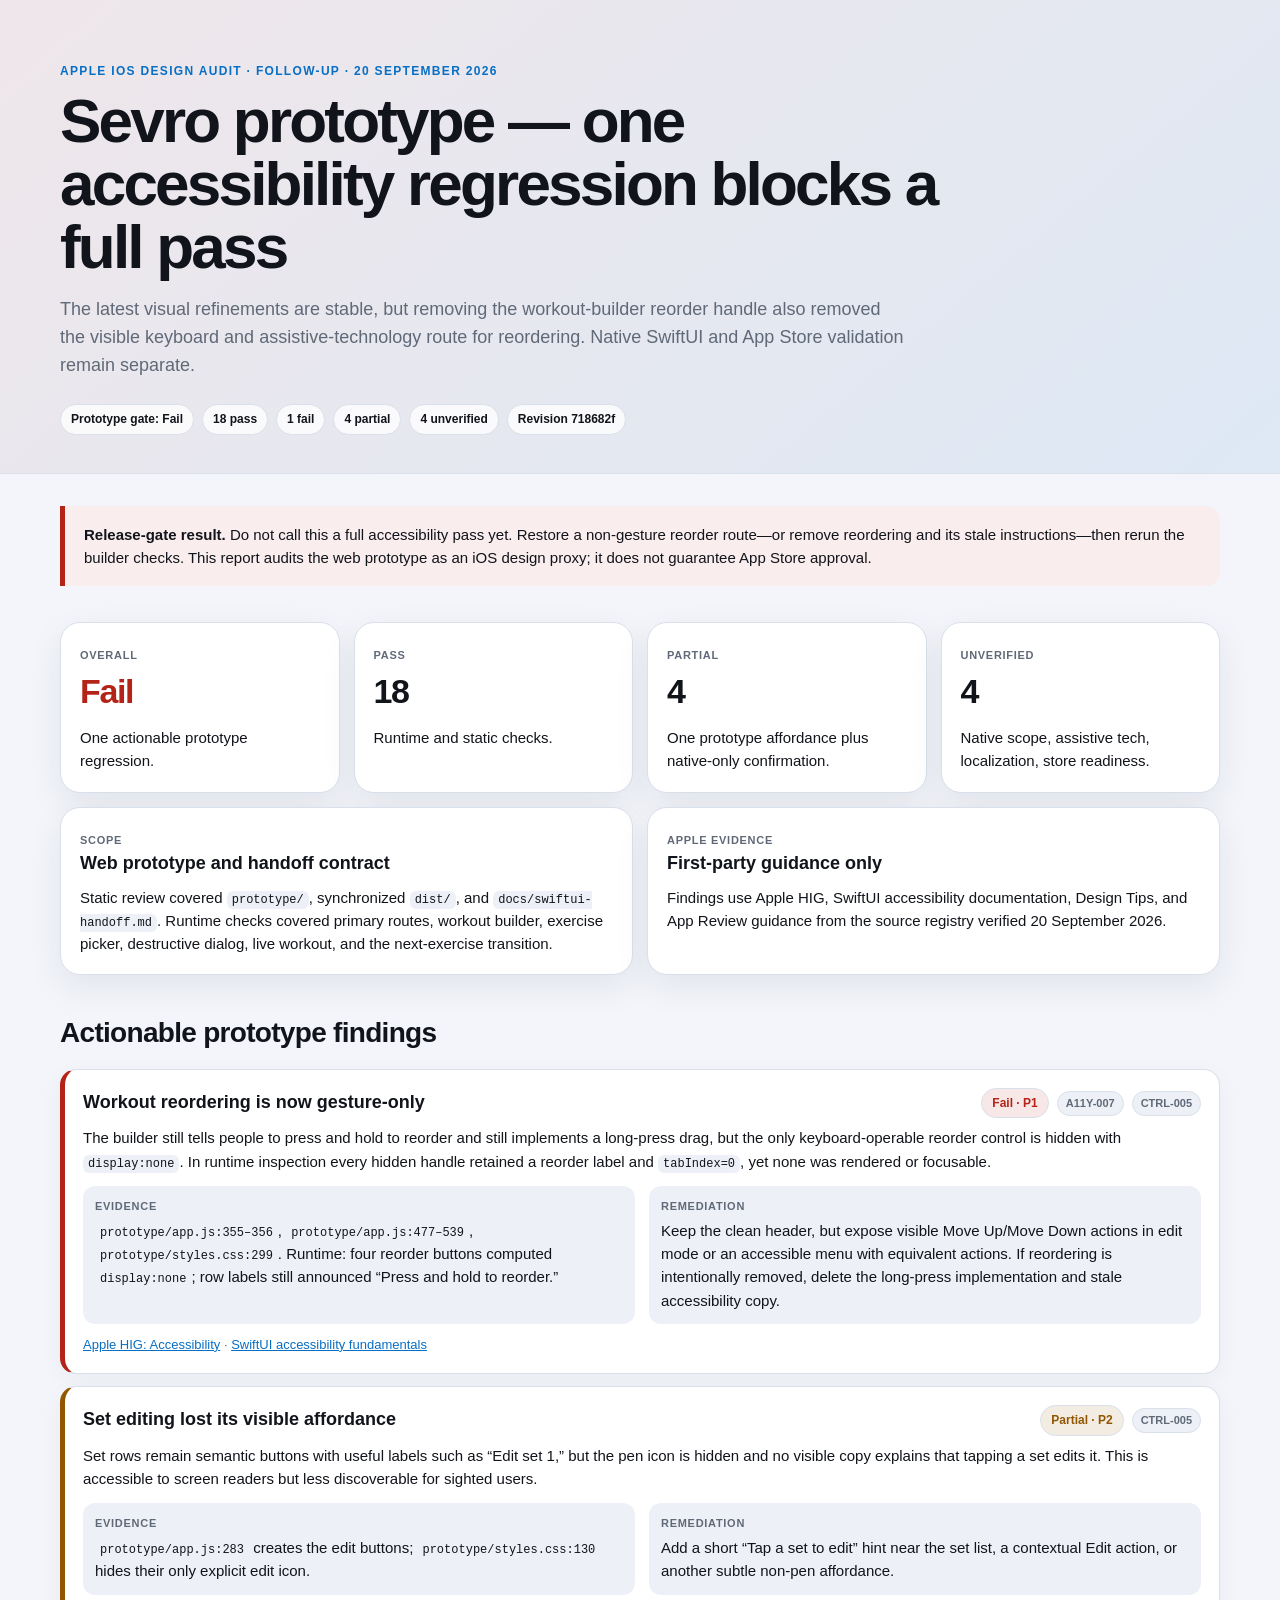
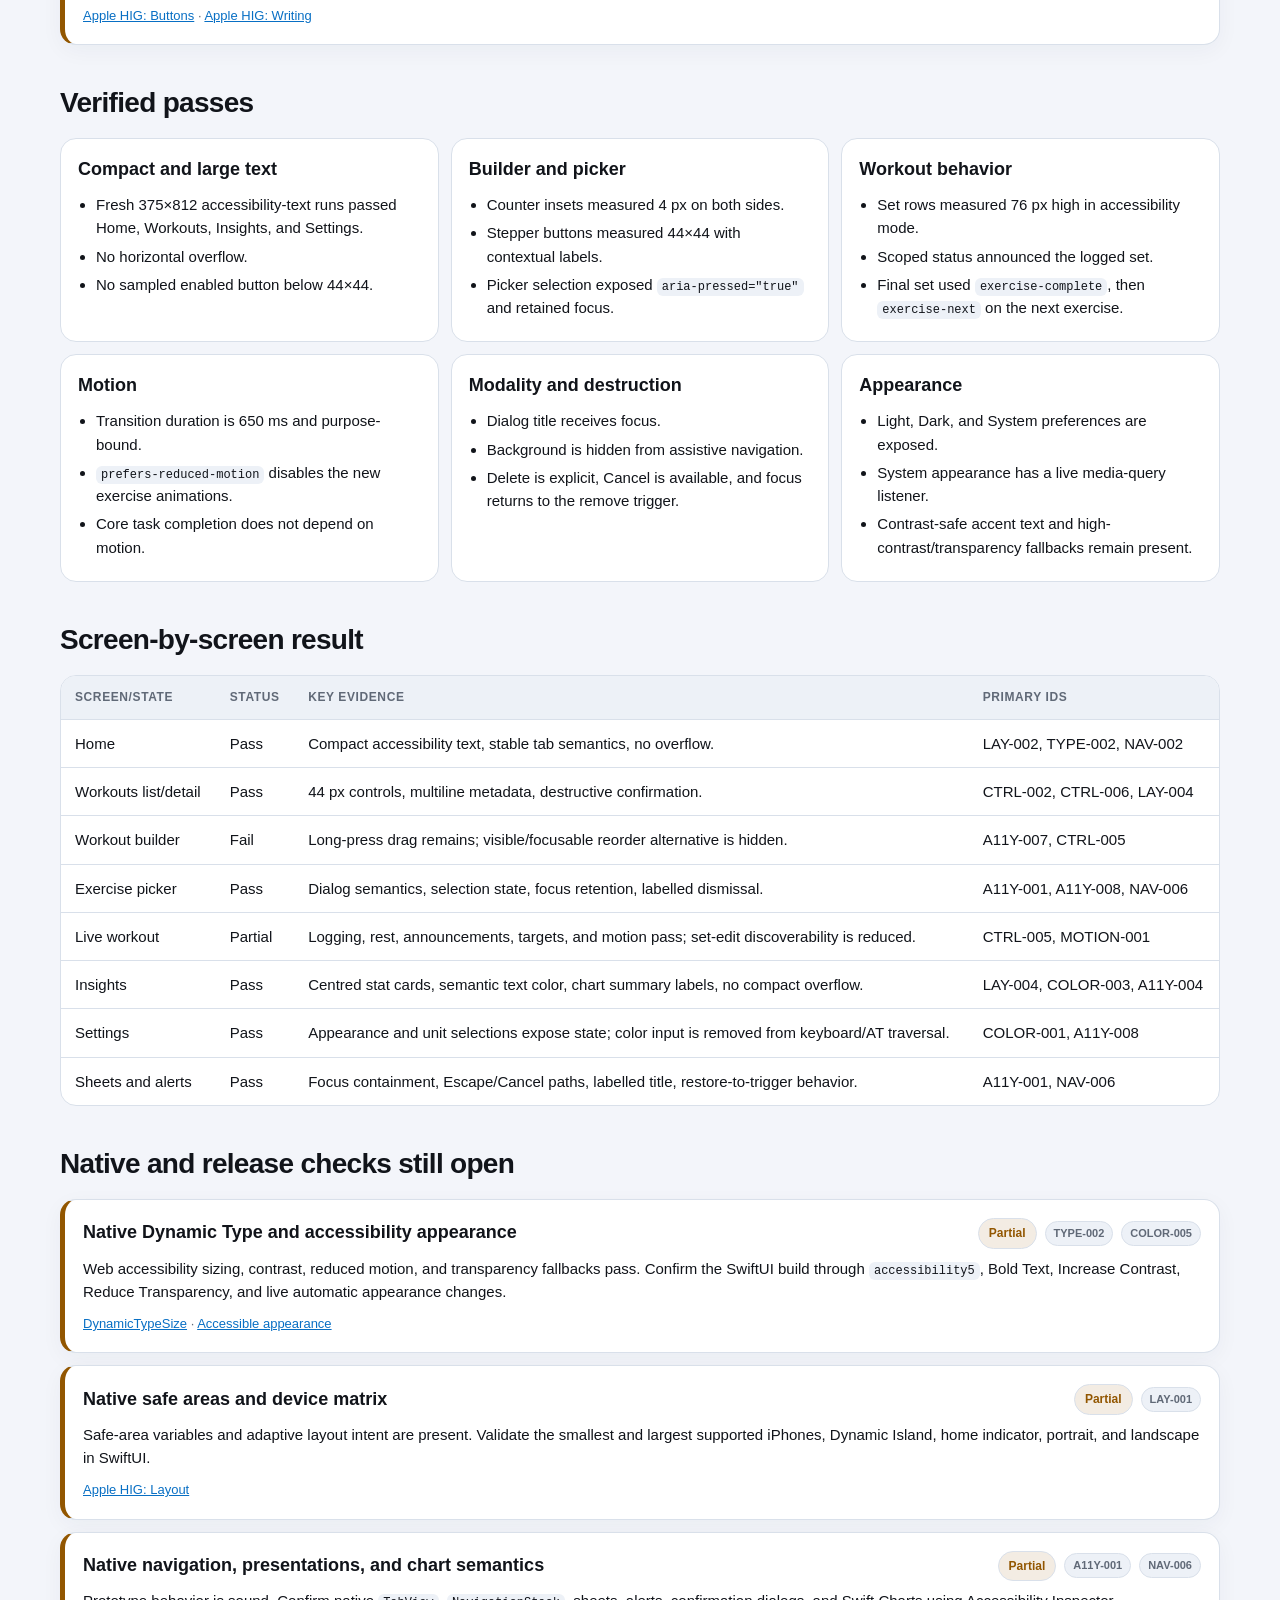
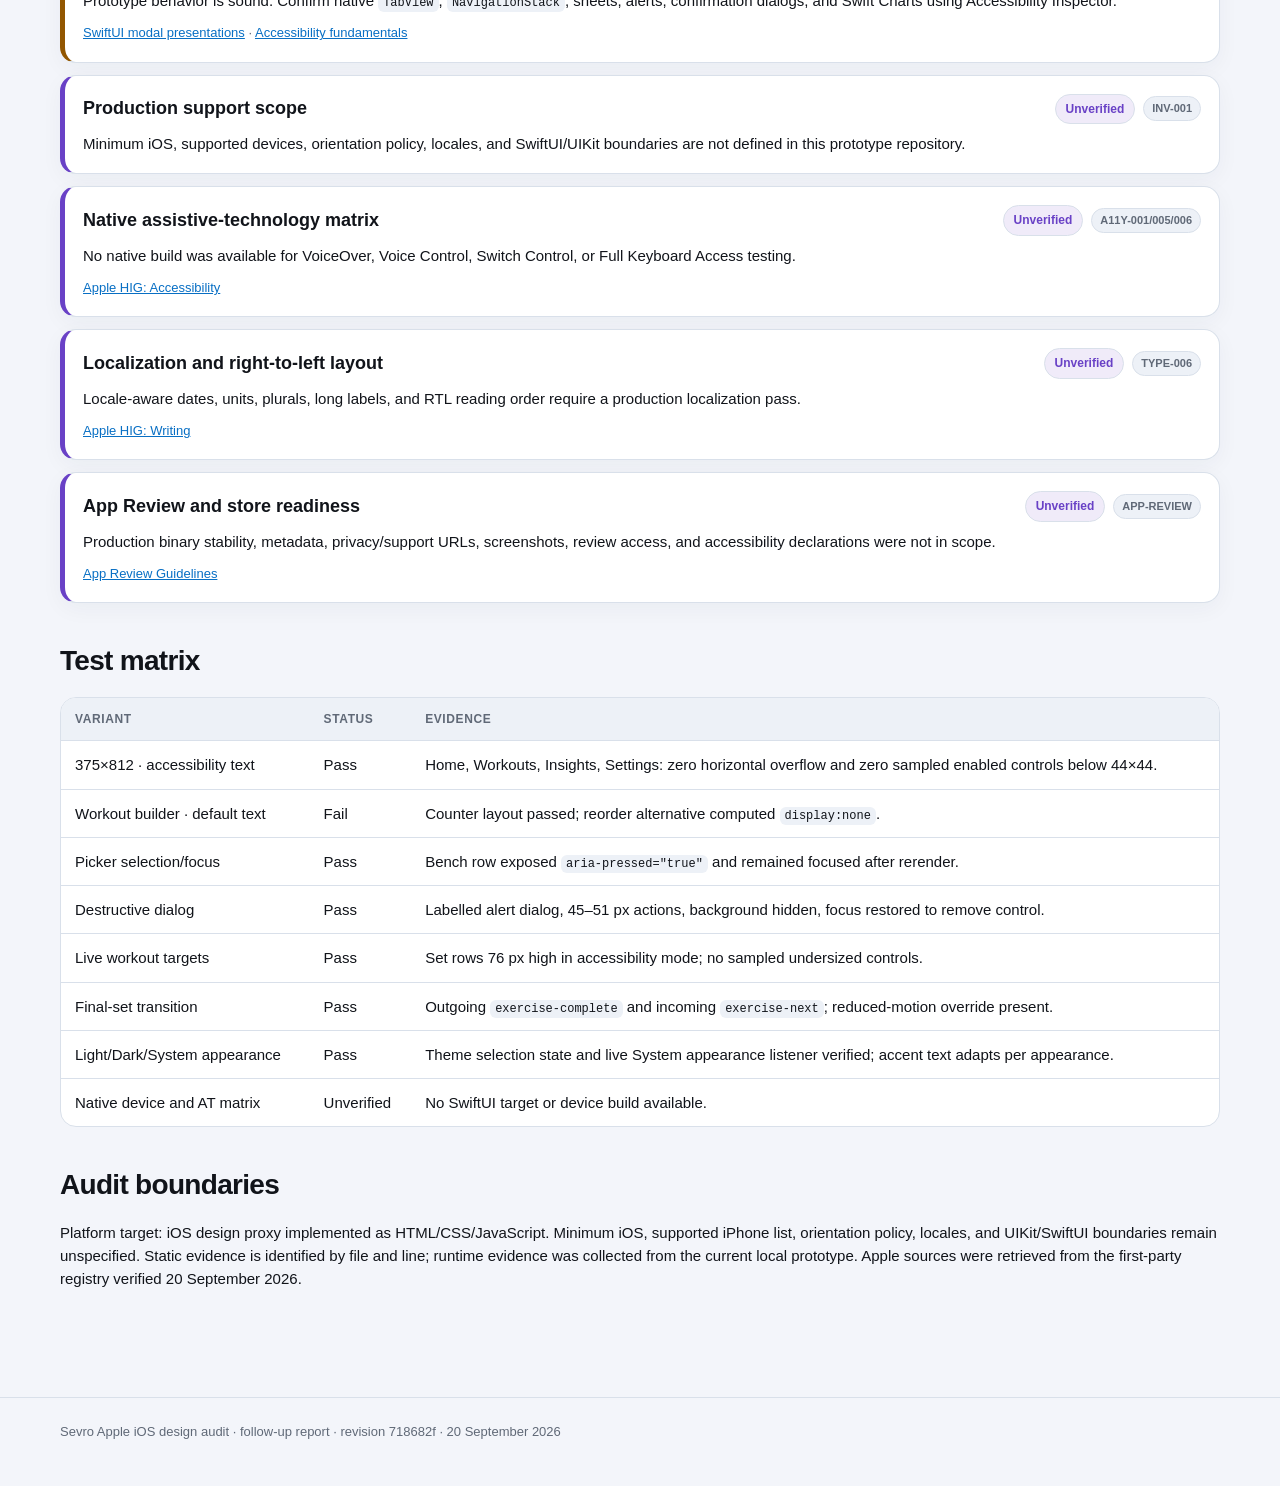
==== commit 53dde688: "Publish follow-up iOS design audit" ====
--- a/index.html
+++ b/index.html
@@ -1,25 +1,96 @@
 <!doctype html>
 <html lang="en">
 <head>
-<meta charset="utf-8"><meta name="viewport" content="width=device-width,initial-scale=1"><meta name="color-scheme" content="light dark">
-<title>Sevro — Apple iOS Design Audit Final</title>
-<style>
-:root{--bg:#f4f6fb;--surface:#fff;--surface2:#edf1f7;--text:#111318;--muted:#626975;--line:#dbe1ea;--blue:#0878d1;--amber:#925600;--green:#147847;--purple:#6941c6;--shadow:0 12px 34px rgba(30,42,62,.08)}@media(prefers-color-scheme:dark){:root{--bg:#0c0e12;--surface:#171a20;--surface2:#222731;--text:#f4f6fa;--muted:#afb6c2;--line:#333946;--blue:#69baff;--amber:#ffc46b;--green:#68d6a2;--purple:#b99cff;--shadow:0 14px 40px rgba(0,0,0,.28)}}*{box-sizing:border-box}body{margin:0;background:var(--bg);color:var(--text);font:15px/1.55 -apple-system,BlinkMacSystemFont,"Segoe UI",sans-serif}a{color:var(--blue)}code{padding:2px 5px;border-radius:6px;background:var(--surface2);font:12px/1.4 ui-monospace,SFMono-Regular,Menlo,monospace}.wrap{width:min(1160px,calc(100% - 32px));margin:auto}.hero{padding:64px 0 38px;border-bottom:1px solid var(--line);background:linear-gradient(140deg,color-mix(in srgb,var(--blue) 12%,var(--bg)),color-mix(in srgb,var(--purple) 9%,var(--bg)))}.eyebrow{margin:0 0 8px;color:var(--blue);font-size:12px;font-weight:800;letter-spacing:.11em;text-transform:uppercase}h1{max-width:860px;margin:0;font-size:clamp(34px,6vw,62px);line-height:1.02;letter-spacing:-.045em}.lede{max-width:840px;margin:18px 0 0;color:var(--muted);font-size:18px}.meta{display:flex;flex-wrap:wrap;gap:8px;margin-top:24px}.pill,.status{display:inline-flex;align-items:center;min-height:30px;padding:5px 10px;border:1px solid var(--line);border-radius:999px;background:color-mix(in srgb,var(--surface) 80%,transparent);font-size:12px;font-weight:760}main{padding:32px 0 70px}section{margin-bottom:36px}h2{margin:0 0 14px;font-size:28px;letter-spacing:-.025em}h3{margin:0;font-size:18px}p{margin:8px 0 0}.notice{padding:16px 18px;border-left:4px solid var(--green);border-radius:0 14px 14px 0;background:color-mix(in srgb,var(--green) 8%,var(--surface))}.grid{display:grid;grid-template-columns:repeat(12,1fr);gap:14px}.card{grid-column:span 3;padding:19px;border:1px solid var(--line);border-radius:20px;background:var(--surface);box-shadow:var(--shadow)}.wide{grid-column:span 6}.metric{font-size:34px;font-weight:850;letter-spacing:-.04em}.metric-label,.label{color:var(--muted);font-size:11px;font-weight:800;letter-spacing:.065em;text-transform:uppercase}.metric.pass{color:var(--green)}.bar{display:grid;grid-template-columns:16fr 3fr 4fr;overflow:hidden;height:12px;margin-top:16px;border-radius:999px;background:var(--surface2)}.bar i:nth-child(1){background:var(--green)}.bar i:nth-child(2){background:var(--amber)}.bar i:nth-child(3){background:var(--purple)}.legend{display:flex;flex-wrap:wrap;gap:13px;margin-top:10px;color:var(--muted);font-size:12px}.legend b{color:var(--text)}table{width:100%;border-collapse:separate;border-spacing:0;overflow:hidden;border:1px solid var(--line);border-radius:16px;background:var(--surface)}th,td{padding:12px 14px;border-bottom:1px solid var(--line);text-align:left;vertical-align:top}th{background:var(--surface2);color:var(--muted);font-size:12px;letter-spacing:.05em;text-transform:uppercase}tr:last-child td{border-bottom:0}.screen-grid{display:grid;grid-template-columns:repeat(3,1fr);gap:12px}.screen{padding:17px;border:1px solid var(--line);border-radius:16px;background:var(--surface)}.screen ul{margin:9px 0 0;padding-left:18px}.screen li{margin:5px 0}.finding{padding:18px;margin:12px 0;border:1px solid var(--line);border-left:5px solid var(--green);border-radius:16px;background:var(--surface);box-shadow:0 6px 22px rgba(30,42,62,.045)}.finding.partial{border-left-color:var(--amber)}.finding.unverified{border-left-color:var(--purple)}.finding-head{display:flex;flex-wrap:wrap;align-items:center;gap:8px}.finding h3{flex:1 1 440px}.status.pass{color:var(--green);background:color-mix(in srgb,var(--green) 10%,transparent)}.status.partial{color:var(--amber);background:color-mix(in srgb,var(--amber) 11%,transparent)}.status.unverified{color:var(--purple);background:color-mix(in srgb,var(--purple) 10%,transparent)}.tag{padding:3px 8px;border-radius:999px;background:var(--surface2);color:var(--muted);font-size:11px;font-weight:800}.finding-grid{display:grid;grid-template-columns:1fr 1fr;gap:14px;margin-top:13px}.finding-grid>div{padding:12px;border-radius:12px;background:var(--surface2)}.label{display:block;margin-bottom:4px}.evidence,.sources{margin-top:11px;color:var(--muted);font-size:13px}footer{padding:24px 0 44px;border-top:1px solid var(--line);color:var(--muted);font-size:13px}@media(max-width:850px){.card,.wide{grid-column:span 6}.screen-grid,.finding-grid{grid-template-columns:1fr 1fr}}@media(max-width:560px){.wrap{width:min(100% - 20px,1160px)}.hero{padding-top:40px}.card,.wide{grid-column:1/-1}.screen-grid,.finding-grid{grid-template-columns:1fr}th:nth-child(3),td:nth-child(3){display:none}}@media print{body{background:#fff;color:#111}.card,.finding,.screen{box-shadow:none;break-inside:avoid}}
-</style></head>
-<body><header class="hero"><div class="wrap"><p class="eyebrow">Apple iOS design audit · final rerun · 20 September 2026</p><h1>Sevro prototype — full web pass</h1><p class="lede">All actionable prototype findings from the audit rerun are fixed and reverified. Native SwiftUI and App Store checks remain explicitly separated because this repository does not contain the production app.</p><div class="meta"><span class="pill">Prototype gate: Pass</span><span class="pill">16 pass</span><span class="pill">3 partial</span><span class="pill">4 native-only unverified</span><span class="pill">Apple source snapshot: 2026-09-20</span></div></div></header>
-<main class="wrap">
-<section><div class="notice"><strong>Result.</strong> The web prototype now has no failing audit findings. The remaining partial/unverified items require a native SwiftUI build, product support decisions, or device/store validation; they are not being represented as prototype failures.</div></section>
-<section><div class="grid"><article class="card"><span class="metric-label">Prototype status</span><div class="metric pass">Pass</div><p>All actionable web findings resolved.</p></article><article class="card"><span class="metric-label">Pass</span><div class="metric">16</div><p>Runtime and static prototype checks.</p></article><article class="card"><span class="metric-label">Partial</span><div class="metric">3</div><p>Native-equivalent behavior needs confirmation.</p></article><article class="card"><span class="metric-label">Unverified</span><div class="metric">4</div><p>Native scope, assistive tech, localization, and store readiness.</p></article><article class="card wide"><span class="metric-label">Gate</span><h3>Ready for native implementation handoff</h3><p>Use the synchronized prototype and the SwiftUI remediation contract as the implementation reference. Do not call the app release-ready until the native matrix is completed.</p><div class="bar" aria-label="16 pass, 3 partial, 4 unverified"><i></i><i></i><i></i></div><div class="legend"><span><b>16</b> pass</span><span><b>3</b> partial</span><span><b>4</b> unverified</span></div></article><article class="card wide"><span class="metric-label">Synchronized artifacts</span><h3>Source and portable copies match</h3><p><code>prototype/</code> and <code>dist/</code> now contain the same implementation, including scoped announcements, focus management, contrast-safe accents, picker semantics, and 44 px controls.</p></article></div></section>
-<section><h2>Verified remediation</h2><div class="screen-grid"><article class="screen"><h3>Accessibility</h3><ul><li>Modal focus moves, traps, dismisses, and restores.</li><li>Picker rows expose <code>aria-pressed</code> and preserve focus.</li><li>Editor controls have contextual labels.</li><li>Accent swatches expose selection state.</li><li>Announcements use an atomic status region.</li></ul></article><article class="screen"><h3>Visual and adaptive</h3><ul><li>Accent text is contrast-adjusted per appearance.</li><li>Insights number passes Light Mode contrast.</li><li>Landscape expands to an adaptive two-column layout.</li><li>Builder and overview controls meet 44×44 px.</li><li>Increase Contrast and Reduce Transparency fallbacks remain present.</li></ul></article><article class="screen"><h3>Behavior and release handoff</h3><ul><li>System appearance listens for media-query changes.</li><li>Reduced Motion and destructive confirmations remain covered.</li><li>Native support matrix is documented in the SwiftUI handoff.</li><li>Portable <code>dist/</code> is synchronized with <code>prototype/</code>.</li></ul></article></div></section>
-<section><h2>Test evidence</h2><table><thead><tr><th>Variant</th><th>Status</th><th>Evidence</th></tr></thead><tbody><tr><td>Portrait · 375×812 · accessibility mode</td><td>Pass</td><td>No sampled overflow; Home, Workouts, Insights, Settings, builder, picker, and live editor remained usable.</td></tr><tr><td>Landscape · 812×375</td><td>Pass</td><td>760 px frame, adaptive columns, no horizontal overflow.</td></tr><tr><td>Light Mode accent safety</td><td>Pass</td><td>Orange accent text resolved to <code>#ab5d19</code>; measured 4.55:1 against the Light Mode tab surface.</td></tr><tr><td>Dark Mode accent safety</td><td>Pass</td><td>Accent text adapts for dark surfaces; explicit Dark Mode rendered without overflow.</td></tr><tr><td>Picker state/focus</td><td>Pass</td><td>Selected Bench Press row exposed <code>aria-pressed="true"</code> and retained focus after rerender.</td></tr><tr><td>Editor labels/targets</td><td>Pass</td><td>Contextual names for set/warm-up/rest controls; sampled targets measured 44–54 px.</td></tr><tr><td>System appearance listener</td><td>Pass</td><td>Media-query change listener applies System appearance and rerenders.</td></tr><tr><td>Portable copy</td><td>Pass</td><td><code>cmp</code> confirms prototype and dist app/index/styles files match.</td></tr></tbody></table></section>
-<section><h2>Remaining native release checks</h2>
-<article class="finding partial"><div class="finding-head"><h3>Native Dynamic Type and appearance settings</h3><span class="status partial">Partial</span><span class="tag">TYPE-002</span><span class="tag">COLOR-005</span></div><p>Web accessibility mode and CSS fallbacks are verified. Test the SwiftUI build through <code>accessibility5</code>, Bold Text, Increase Contrast, Reduce Transparency, and automatic appearance transitions.</p><p class="sources"><a href="https://developer.apple.com/documentation/swiftui/dynamictypesize">DynamicTypeSize</a> · <a href="https://developer.apple.com/documentation/swiftui/accessible-appearance">Accessible appearance</a></p></article>
-<article class="finding partial"><div class="finding-head"><h3>Native safe-area and device matrix</h3><span class="status partial">Partial</span><span class="tag">LAY-001</span></div><p>Browser safe-area intent is present. Validate the smallest and largest supported iPhones, Dynamic Island, home indicator, portrait, and landscape in SwiftUI.</p><p class="sources"><a href="https://developer.apple.com/design/human-interface-guidelines/layout">Layout</a></p></article>
-<article class="finding partial"><div class="finding-head"><h3>Native presentation and chart semantics</h3><span class="status partial">Partial</span><span class="tag">A11Y-001</span><span class="tag">NAV-006</span></div><p>The prototype behavior is covered. Confirm native <code>TabView</code>, <code>NavigationStack</code>, <code>.sheet</code>, alerts, confirmation dialogs, and Swift Charts with Accessibility Inspector.</p><p class="sources"><a href="https://developer.apple.com/documentation/swiftui/modal-presentations">SwiftUI modal presentations</a> · <a href="https://developer.apple.com/documentation/swiftui/accessibility-fundamentals">Accessibility fundamentals</a></p></article>
-<article class="finding unverified"><div class="finding-head"><h3>Production support scope</h3><span class="status unverified">Unverified</span><span class="tag">INV-001</span></div><p>Minimum iOS, supported devices, orientation policy, locales, and SwiftUI/UIKit boundaries still require product and engineering decisions.</p></article>
-<article class="finding unverified"><div class="finding-head"><h3>VoiceOver, Voice Control, Switch Control, and Full Keyboard Access</h3><span class="status unverified">Unverified</span><span class="tag">A11Y-001/005/006</span></div><p>No native iOS build was available for device testing. Run all start, log, edit, finish, restore, and destructive flows before accessibility declarations.</p><p class="sources"><a href="https://developer.apple.com/design/human-interface-guidelines/accessibility">Accessibility</a></p></article>
-<article class="finding unverified"><div class="finding-head"><h3>Localization and RTL</h3><span class="status unverified">Unverified</span><span class="tag">TYPE-006</span></div><p>Test locale-aware numbers, dates, units, long labels, plurals, and right-to-left reading order.</p><p class="sources"><a href="https://developer.apple.com/design/human-interface-guidelines/writing">Writing</a></p></article>
-<article class="finding unverified"><div class="finding-head"><h3>App Review and store readiness</h3><span class="status unverified">Unverified</span><span class="tag">APP-REVIEW</span></div><p>Audit the production binary, metadata, privacy/support URLs, screenshots, review access, and accessibility declarations separately.</p><p class="sources"><a href="https://developer.apple.com/app-store/review/guidelines/">App Review Guidelines</a></p></article>
-</section>
-<section><h2>Source files</h2><p>Implementation: <a href="https://github.com/BadSquirrel-NZ/sevro-ui/blob/main/prototype/app.js">prototype/app.js</a>, <a href="https://github.com/BadSquirrel-NZ/sevro-ui/blob/main/prototype/styles.css">prototype/styles.css</a>, <a href="https://github.com/BadSquirrel-NZ/sevro-ui/blob/main/prototype/index.html">prototype/index.html</a>, synchronized <code>dist/</code>, and <a href="https://github.com/BadSquirrel-NZ/sevro-ui/blob/main/docs/swiftui-handoff.md">docs/swiftui-handoff.md</a>.</p><p>Apple sources were reviewed from the first-party registry verified 20 September 2026. This audit is evidence-based and does not guarantee App Store approval.</p></section>
-</main><footer><div class="wrap">Sevro Apple iOS design audit · final prototype pass · 20 September 2026</div></footer></body></html>
+  <meta charset="utf-8">
+  <meta name="viewport" content="width=device-width,initial-scale=1">
+  <meta name="color-scheme" content="light dark">
+  <title>Sevro — Apple iOS Design Audit Follow-up</title>
+  <style>
+    :root{--bg:#f3f5fa;--surface:#fff;--surface2:#edf1f7;--text:#11141a;--muted:#606977;--line:#d9e0ea;--blue:#086fc4;--green:#147847;--red:#b42318;--amber:#925600;--purple:#6941c6;--shadow:0 12px 34px rgba(31,44,67,.08)}
+    @media(prefers-color-scheme:dark){:root{--bg:#0b0d11;--surface:#171a20;--surface2:#222731;--text:#f5f7fb;--muted:#afb7c4;--line:#343b47;--blue:#69baff;--green:#6bd9a6;--red:#ff8d86;--amber:#ffc46b;--purple:#b99cff;--shadow:0 14px 40px rgba(0,0,0,.28)}}
+    *{box-sizing:border-box}body{margin:0;background:var(--bg);color:var(--text);font:15px/1.55 -apple-system,BlinkMacSystemFont,"Segoe UI",sans-serif}a{color:var(--blue)}code{padding:2px 5px;border-radius:6px;background:var(--surface2);font:12px/1.4 ui-monospace,SFMono-Regular,Menlo,monospace}.wrap{width:min(1160px,calc(100% - 32px));margin:auto}.hero{padding:62px 0 38px;border-bottom:1px solid var(--line);background:linear-gradient(140deg,color-mix(in srgb,var(--red) 7%,var(--bg)),color-mix(in srgb,var(--blue) 9%,var(--bg)))}.eyebrow{margin:0 0 8px;color:var(--blue);font-size:12px;font-weight:800;letter-spacing:.11em;text-transform:uppercase}h1{max-width:900px;margin:0;font-size:clamp(34px,6vw,62px);line-height:1.02;letter-spacing:-.045em}.lede{max-width:850px;margin:18px 0 0;color:var(--muted);font-size:18px}.meta{display:flex;flex-wrap:wrap;gap:8px;margin-top:24px}.pill,.status,.tag{display:inline-flex;align-items:center;padding:5px 10px;border:1px solid var(--line);border-radius:999px;font-size:12px;font-weight:760}.pill{min-height:30px;background:color-mix(in srgb,var(--surface) 80%,transparent)}main{padding:32px 0 70px}section{margin-bottom:36px}h2{margin:0 0 14px;font-size:28px;letter-spacing:-.025em}h3{margin:0;font-size:18px}p{margin:8px 0 0}.notice{padding:17px 19px;border-left:5px solid var(--red);border-radius:0 14px 14px 0;background:color-mix(in srgb,var(--red) 8%,var(--surface))}.grid{display:grid;grid-template-columns:repeat(12,1fr);gap:14px}.card{grid-column:span 3;padding:19px;border:1px solid var(--line);border-radius:20px;background:var(--surface);box-shadow:var(--shadow)}.wide{grid-column:span 6}.metric{font-size:34px;font-weight:850;letter-spacing:-.04em}.metric-label,.label{color:var(--muted);font-size:11px;font-weight:800;letter-spacing:.065em;text-transform:uppercase}.metric.fail{color:var(--red)}table{width:100%;border-collapse:separate;border-spacing:0;overflow:hidden;border:1px solid var(--line);border-radius:16px;background:var(--surface)}th,td{padding:12px 14px;border-bottom:1px solid var(--line);text-align:left;vertical-align:top}th{background:var(--surface2);color:var(--muted);font-size:12px;letter-spacing:.05em;text-transform:uppercase}tr:last-child td{border-bottom:0}.finding{padding:18px;margin:12px 0;border:1px solid var(--line);border-left:5px solid var(--green);border-radius:16px;background:var(--surface);box-shadow:0 6px 22px rgba(30,42,62,.045)}.finding.fail{border-left-color:var(--red)}.finding.partial{border-left-color:var(--amber)}.finding.unverified{border-left-color:var(--purple)}.finding-head{display:flex;flex-wrap:wrap;align-items:center;gap:8px}.finding h3{flex:1 1 430px}.status.fail{color:var(--red);background:color-mix(in srgb,var(--red) 10%,transparent)}.status.pass{color:var(--green);background:color-mix(in srgb,var(--green) 10%,transparent)}.status.partial{color:var(--amber);background:color-mix(in srgb,var(--amber) 11%,transparent)}.status.unverified{color:var(--purple);background:color-mix(in srgb,var(--purple) 10%,transparent)}.tag{padding:3px 8px;background:var(--surface2);color:var(--muted);font-size:11px}.finding-grid{display:grid;grid-template-columns:1fr 1fr;gap:14px;margin-top:13px}.finding-grid>div{padding:12px;border-radius:12px;background:var(--surface2)}.label{display:block;margin-bottom:4px}.evidence,.sources{margin-top:11px;color:var(--muted);font-size:13px}.checks{display:grid;grid-template-columns:repeat(3,1fr);gap:12px}.check{padding:17px;border:1px solid var(--line);border-radius:16px;background:var(--surface)}.check ul{margin:9px 0 0;padding-left:18px}.check li{margin:5px 0}footer{padding:24px 0 44px;border-top:1px solid var(--line);color:var(--muted);font-size:13px}@media(max-width:850px){.card,.wide{grid-column:span 6}.checks,.finding-grid{grid-template-columns:1fr 1fr}}@media(max-width:560px){.wrap{width:min(100% - 20px,1160px)}.hero{padding-top:40px}.card,.wide{grid-column:1/-1}.checks,.finding-grid{grid-template-columns:1fr}th:nth-child(4),td:nth-child(4){display:none}}@media print{body{background:#fff;color:#111}.card,.finding,.check{box-shadow:none;break-inside:avoid}}
+  </style>
+</head>
+<body>
+  <header class="hero"><div class="wrap">
+    <p class="eyebrow">Apple iOS design audit · follow-up · 20 September 2026</p>
+    <h1>Sevro prototype — one accessibility regression blocks a full pass</h1>
+    <p class="lede">The latest visual refinements are stable, but removing the workout-builder reorder handle also removed the visible keyboard and assistive-technology route for reordering. Native SwiftUI and App Store validation remain separate.</p>
+    <div class="meta"><span class="pill">Prototype gate: Fail</span><span class="pill">18 pass</span><span class="pill">1 fail</span><span class="pill">4 partial</span><span class="pill">4 unverified</span><span class="pill">Revision 718682f</span></div>
+  </div></header>
+
+  <main class="wrap">
+    <section><div class="notice"><strong>Release-gate result.</strong> Do not call this a full accessibility pass yet. Restore a non-gesture reorder route—or remove reordering and its stale instructions—then rerun the builder checks. This report audits the web prototype as an iOS design proxy; it does not guarantee App Store approval.</div></section>
+
+    <section><div class="grid">
+      <article class="card"><span class="metric-label">Overall</span><div class="metric fail">Fail</div><p>One actionable prototype regression.</p></article>
+      <article class="card"><span class="metric-label">Pass</span><div class="metric">18</div><p>Runtime and static checks.</p></article>
+      <article class="card"><span class="metric-label">Partial</span><div class="metric">4</div><p>One prototype affordance plus native-only confirmation.</p></article>
+      <article class="card"><span class="metric-label">Unverified</span><div class="metric">4</div><p>Native scope, assistive tech, localization, store readiness.</p></article>
+      <article class="card wide"><span class="metric-label">Scope</span><h3>Web prototype and handoff contract</h3><p>Static review covered <code>prototype/</code>, synchronized <code>dist/</code>, and <code>docs/swiftui-handoff.md</code>. Runtime checks covered primary routes, workout builder, exercise picker, destructive dialog, live workout, and the next-exercise transition.</p></article>
+      <article class="card wide"><span class="metric-label">Apple evidence</span><h3>First-party guidance only</h3><p>Findings use Apple HIG, SwiftUI accessibility documentation, Design Tips, and App Review guidance from the source registry verified 20 September 2026.</p></article>
+    </div></section>
+
+    <section><h2>Actionable prototype findings</h2>
+      <article class="finding fail">
+        <div class="finding-head"><h3>Workout reordering is now gesture-only</h3><span class="status fail">Fail · P1</span><span class="tag">A11Y-007</span><span class="tag">CTRL-005</span></div>
+        <p>The builder still tells people to press and hold to reorder and still implements a long-press drag, but the only keyboard-operable reorder control is hidden with <code>display:none</code>. In runtime inspection every hidden handle retained a reorder label and <code>tabIndex=0</code>, yet none was rendered or focusable.</p>
+        <div class="finding-grid"><div><span class="label">Evidence</span><code>prototype/app.js:355–356</code>, <code>prototype/app.js:477–539</code>, <code>prototype/styles.css:299</code>. Runtime: four reorder buttons computed <code>display:none</code>; row labels still announced “Press and hold to reorder.”</div><div><span class="label">Remediation</span>Keep the clean header, but expose visible Move Up/Move Down actions in edit mode or an accessible menu with equivalent actions. If reordering is intentionally removed, delete the long-press implementation and stale accessibility copy.</div></div>
+        <p class="sources"><a href="https://developer.apple.com/design/human-interface-guidelines/accessibility">Apple HIG: Accessibility</a> · <a href="https://developer.apple.com/documentation/swiftui/accessibility-fundamentals">SwiftUI accessibility fundamentals</a></p>
+      </article>
+
+      <article class="finding partial">
+        <div class="finding-head"><h3>Set editing lost its visible affordance</h3><span class="status partial">Partial · P2</span><span class="tag">CTRL-005</span></div>
+        <p>Set rows remain semantic buttons with useful labels such as “Edit set 1,” but the pen icon is hidden and no visible copy explains that tapping a set edits it. This is accessible to screen readers but less discoverable for sighted users.</p>
+        <div class="finding-grid"><div><span class="label">Evidence</span><code>prototype/app.js:283</code> creates the edit buttons; <code>prototype/styles.css:130</code> hides their only explicit edit icon.</div><div><span class="label">Remediation</span>Add a short “Tap a set to edit” hint near the set list, a contextual Edit action, or another subtle non-pen affordance.</div></div>
+        <p class="sources"><a href="https://developer.apple.com/design/human-interface-guidelines/buttons">Apple HIG: Buttons</a> · <a href="https://developer.apple.com/design/human-interface-guidelines/writing">Apple HIG: Writing</a></p>
+      </article>
+    </section>
+
+    <section><h2>Verified passes</h2><div class="checks">
+      <article class="check"><h3>Compact and large text</h3><ul><li>Fresh 375×812 accessibility-text runs passed Home, Workouts, Insights, and Settings.</li><li>No horizontal overflow.</li><li>No sampled enabled button below 44×44.</li></ul></article>
+      <article class="check"><h3>Builder and picker</h3><ul><li>Counter insets measured 4 px on both sides.</li><li>Stepper buttons measured 44×44 with contextual labels.</li><li>Picker selection exposed <code>aria-pressed="true"</code> and retained focus.</li></ul></article>
+      <article class="check"><h3>Workout behavior</h3><ul><li>Set rows measured 76 px high in accessibility mode.</li><li>Scoped status announced the logged set.</li><li>Final set used <code>exercise-complete</code>, then <code>exercise-next</code> on the next exercise.</li></ul></article>
+      <article class="check"><h3>Motion</h3><ul><li>Transition duration is 650 ms and purpose-bound.</li><li><code>prefers-reduced-motion</code> disables the new exercise animations.</li><li>Core task completion does not depend on motion.</li></ul></article>
+      <article class="check"><h3>Modality and destruction</h3><ul><li>Dialog title receives focus.</li><li>Background is hidden from assistive navigation.</li><li>Delete is explicit, Cancel is available, and focus returns to the remove trigger.</li></ul></article>
+      <article class="check"><h3>Appearance</h3><ul><li>Light, Dark, and System preferences are exposed.</li><li>System appearance has a live media-query listener.</li><li>Contrast-safe accent text and high-contrast/transparency fallbacks remain present.</li></ul></article>
+    </div></section>
+
+    <section><h2>Screen-by-screen result</h2><table><thead><tr><th>Screen/state</th><th>Status</th><th>Key evidence</th><th>Primary IDs</th></tr></thead><tbody>
+      <tr><td>Home</td><td>Pass</td><td>Compact accessibility text, stable tab semantics, no overflow.</td><td>LAY-002, TYPE-002, NAV-002</td></tr>
+      <tr><td>Workouts list/detail</td><td>Pass</td><td>44 px controls, multiline metadata, destructive confirmation.</td><td>CTRL-002, CTRL-006, LAY-004</td></tr>
+      <tr><td>Workout builder</td><td>Fail</td><td>Long-press drag remains; visible/focusable reorder alternative is hidden.</td><td>A11Y-007, CTRL-005</td></tr>
+      <tr><td>Exercise picker</td><td>Pass</td><td>Dialog semantics, selection state, focus retention, labelled dismissal.</td><td>A11Y-001, A11Y-008, NAV-006</td></tr>
+      <tr><td>Live workout</td><td>Partial</td><td>Logging, rest, announcements, targets, and motion pass; set-edit discoverability is reduced.</td><td>CTRL-005, MOTION-001</td></tr>
+      <tr><td>Insights</td><td>Pass</td><td>Centred stat cards, semantic text color, chart summary labels, no compact overflow.</td><td>LAY-004, COLOR-003, A11Y-004</td></tr>
+      <tr><td>Settings</td><td>Pass</td><td>Appearance and unit selections expose state; color input is removed from keyboard/AT traversal.</td><td>COLOR-001, A11Y-008</td></tr>
+      <tr><td>Sheets and alerts</td><td>Pass</td><td>Focus containment, Escape/Cancel paths, labelled title, restore-to-trigger behavior.</td><td>A11Y-001, NAV-006</td></tr>
+    </tbody></table></section>
+
+    <section><h2>Native and release checks still open</h2>
+      <article class="finding partial"><div class="finding-head"><h3>Native Dynamic Type and accessibility appearance</h3><span class="status partial">Partial</span><span class="tag">TYPE-002</span><span class="tag">COLOR-005</span></div><p>Web accessibility sizing, contrast, reduced motion, and transparency fallbacks pass. Confirm the SwiftUI build through <code>accessibility5</code>, Bold Text, Increase Contrast, Reduce Transparency, and live automatic appearance changes.</p><p class="sources"><a href="https://developer.apple.com/documentation/swiftui/dynamictypesize">DynamicTypeSize</a> · <a href="https://developer.apple.com/documentation/swiftui/accessible-appearance">Accessible appearance</a></p></article>
+      <article class="finding partial"><div class="finding-head"><h3>Native safe areas and device matrix</h3><span class="status partial">Partial</span><span class="tag">LAY-001</span></div><p>Safe-area variables and adaptive layout intent are present. Validate the smallest and largest supported iPhones, Dynamic Island, home indicator, portrait, and landscape in SwiftUI.</p><p class="sources"><a href="https://developer.apple.com/design/human-interface-guidelines/layout">Apple HIG: Layout</a></p></article>
+      <article class="finding partial"><div class="finding-head"><h3>Native navigation, presentations, and chart semantics</h3><span class="status partial">Partial</span><span class="tag">A11Y-001</span><span class="tag">NAV-006</span></div><p>Prototype behavior is sound. Confirm native <code>TabView</code>, <code>NavigationStack</code>, sheets, alerts, confirmation dialogs, and Swift Charts using Accessibility Inspector.</p><p class="sources"><a href="https://developer.apple.com/documentation/swiftui/modal-presentations">SwiftUI modal presentations</a> · <a href="https://developer.apple.com/documentation/swiftui/accessibility-fundamentals">Accessibility fundamentals</a></p></article>
+
+      <article class="finding unverified"><div class="finding-head"><h3>Production support scope</h3><span class="status unverified">Unverified</span><span class="tag">INV-001</span></div><p>Minimum iOS, supported devices, orientation policy, locales, and SwiftUI/UIKit boundaries are not defined in this prototype repository.</p></article>
+      <article class="finding unverified"><div class="finding-head"><h3>Native assistive-technology matrix</h3><span class="status unverified">Unverified</span><span class="tag">A11Y-001/005/006</span></div><p>No native build was available for VoiceOver, Voice Control, Switch Control, or Full Keyboard Access testing.</p><p class="sources"><a href="https://developer.apple.com/design/human-interface-guidelines/accessibility">Apple HIG: Accessibility</a></p></article>
+      <article class="finding unverified"><div class="finding-head"><h3>Localization and right-to-left layout</h3><span class="status unverified">Unverified</span><span class="tag">TYPE-006</span></div><p>Locale-aware dates, units, plurals, long labels, and RTL reading order require a production localization pass.</p><p class="sources"><a href="https://developer.apple.com/design/human-interface-guidelines/writing">Apple HIG: Writing</a></p></article>
+      <article class="finding unverified"><div class="finding-head"><h3>App Review and store readiness</h3><span class="status unverified">Unverified</span><span class="tag">APP-REVIEW</span></div><p>Production binary stability, metadata, privacy/support URLs, screenshots, review access, and accessibility declarations were not in scope.</p><p class="sources"><a href="https://developer.apple.com/app-store/review/guidelines/">App Review Guidelines</a></p></article>
+    </section>
+
+    <section><h2>Test matrix</h2><table><thead><tr><th>Variant</th><th>Status</th><th>Evidence</th></tr></thead><tbody>
+      <tr><td>375×812 · accessibility text</td><td>Pass</td><td>Home, Workouts, Insights, Settings: zero horizontal overflow and zero sampled enabled controls below 44×44.</td></tr>
+      <tr><td>Workout builder · default text</td><td>Fail</td><td>Counter layout passed; reorder alternative computed <code>display:none</code>.</td></tr>
+      <tr><td>Picker selection/focus</td><td>Pass</td><td>Bench row exposed <code>aria-pressed="true"</code> and remained focused after rerender.</td></tr>
+      <tr><td>Destructive dialog</td><td>Pass</td><td>Labelled alert dialog, 45–51 px actions, background hidden, focus restored to remove control.</td></tr>
+      <tr><td>Live workout targets</td><td>Pass</td><td>Set rows 76 px high in accessibility mode; no sampled undersized controls.</td></tr>
+      <tr><td>Final-set transition</td><td>Pass</td><td>Outgoing <code>exercise-complete</code> and incoming <code>exercise-next</code>; reduced-motion override present.</td></tr>
+      <tr><td>Light/Dark/System appearance</td><td>Pass</td><td>Theme selection state and live System appearance listener verified; accent text adapts per appearance.</td></tr>
+      <tr><td>Native device and AT matrix</td><td>Unverified</td><td>No SwiftUI target or device build available.</td></tr>
+    </tbody></table></section>
+
+    <section><h2>Audit boundaries</h2><p>Platform target: iOS design proxy implemented as HTML/CSS/JavaScript. Minimum iOS, supported iPhone list, orientation policy, locales, and UIKit/SwiftUI boundaries remain unspecified. Static evidence is identified by file and line; runtime evidence was collected from the current local prototype. Apple sources were retrieved from the first-party registry verified 20 September 2026.</p></section>
+  </main>
+  <footer><div class="wrap">Sevro Apple iOS design audit · follow-up report · revision 718682f · 20 September 2026</div></footer>
+</body>
+</html>
